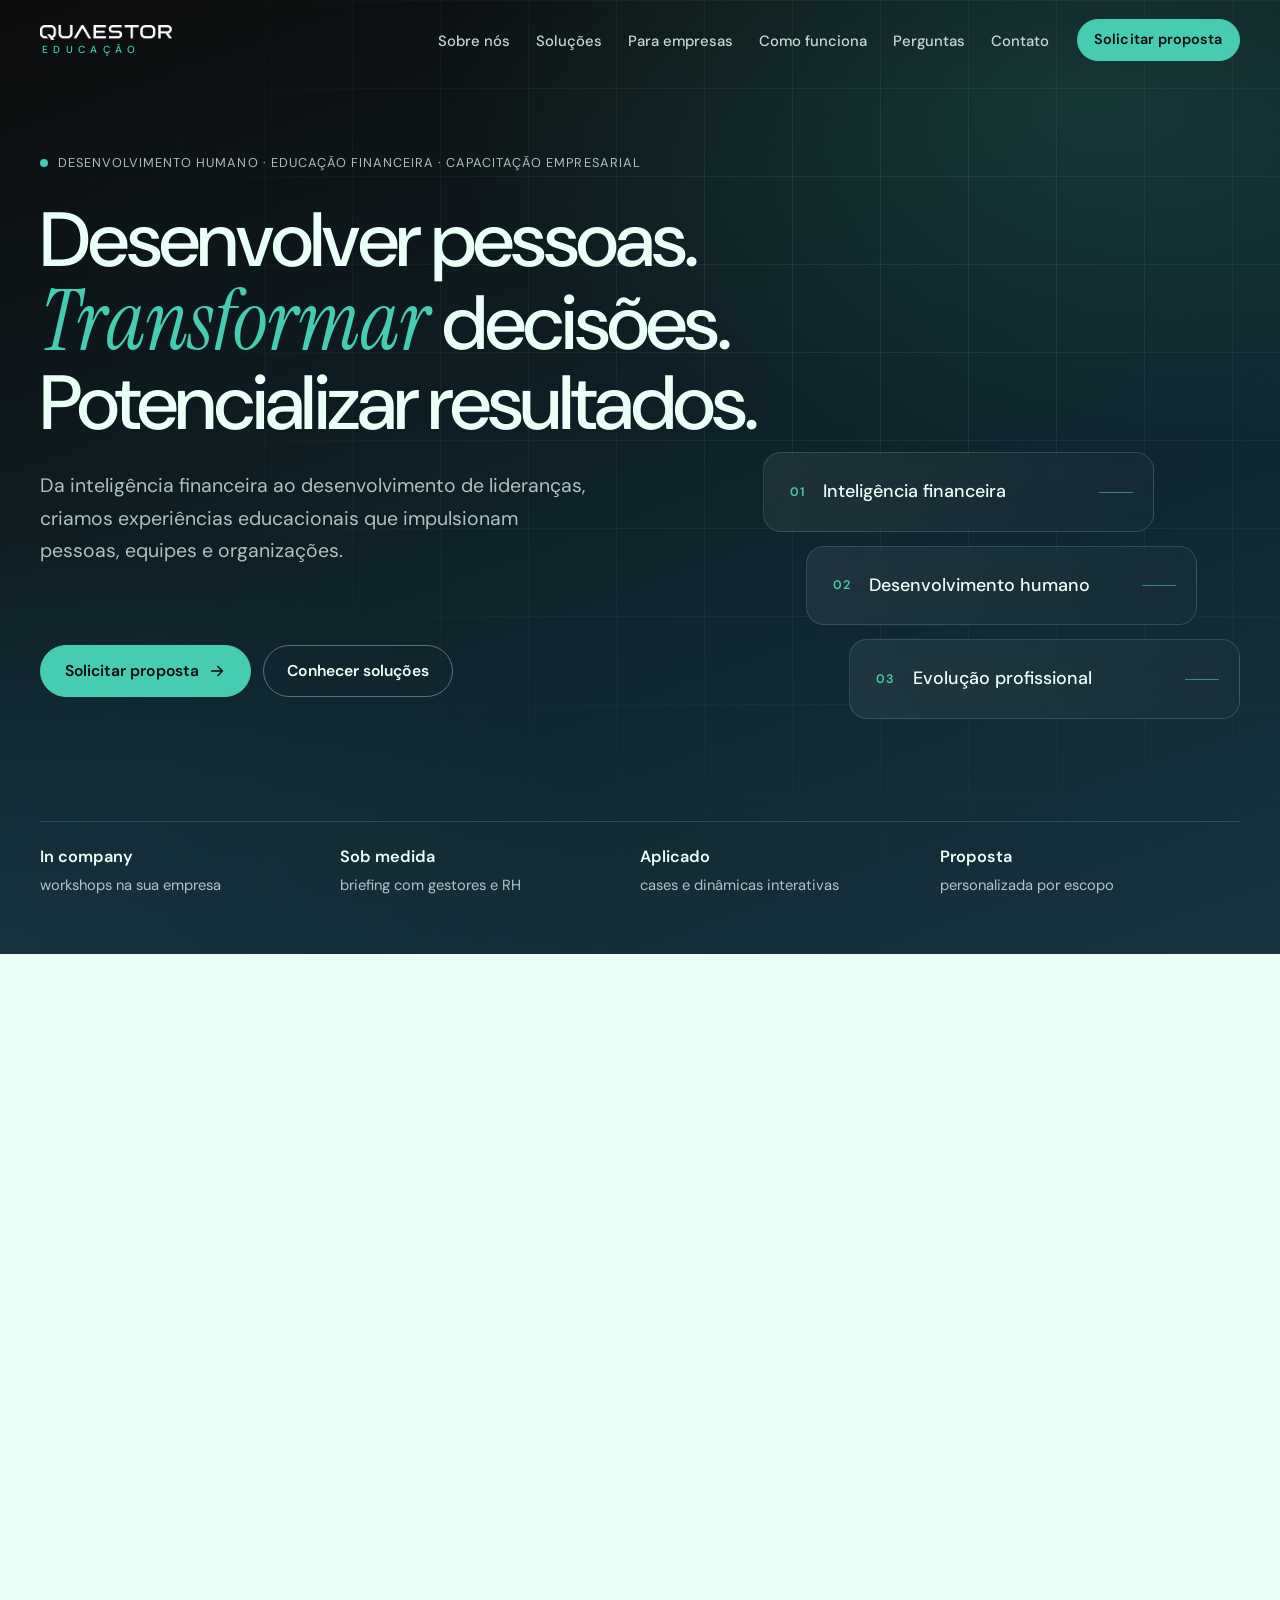
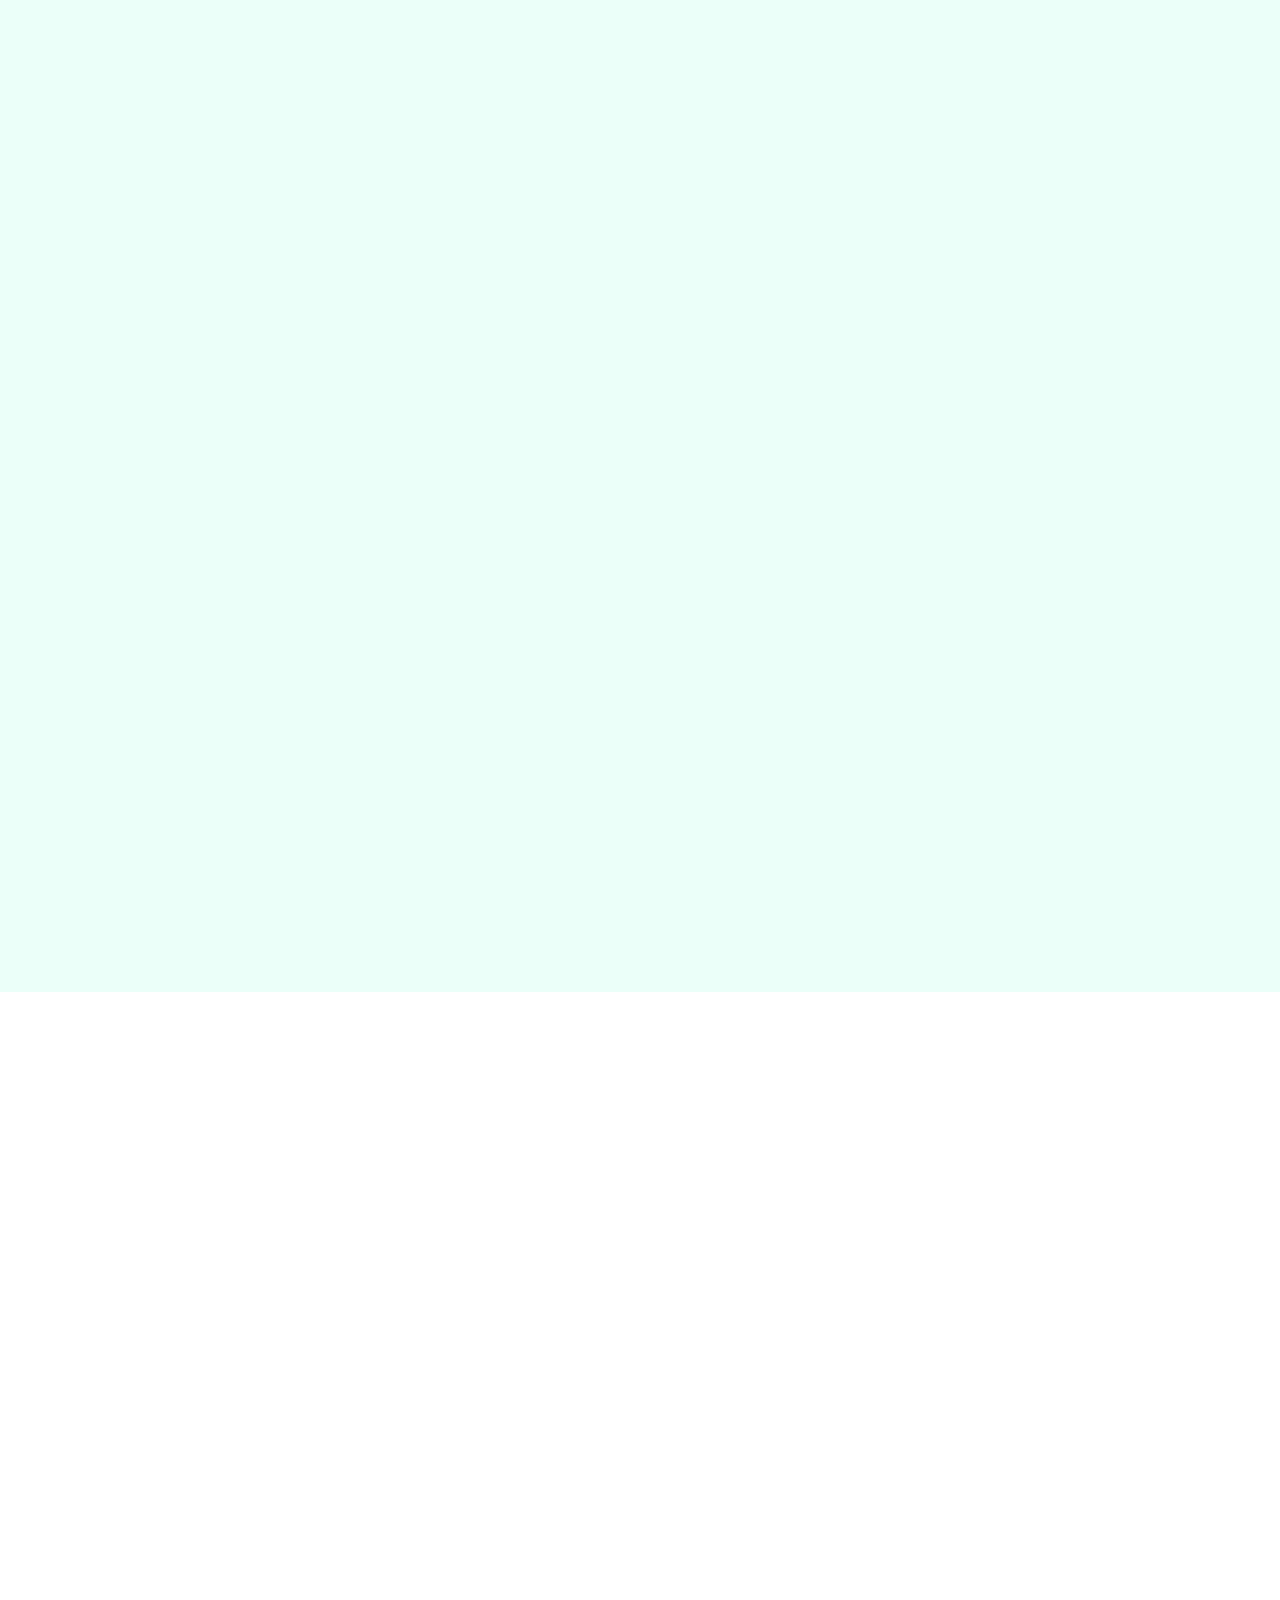
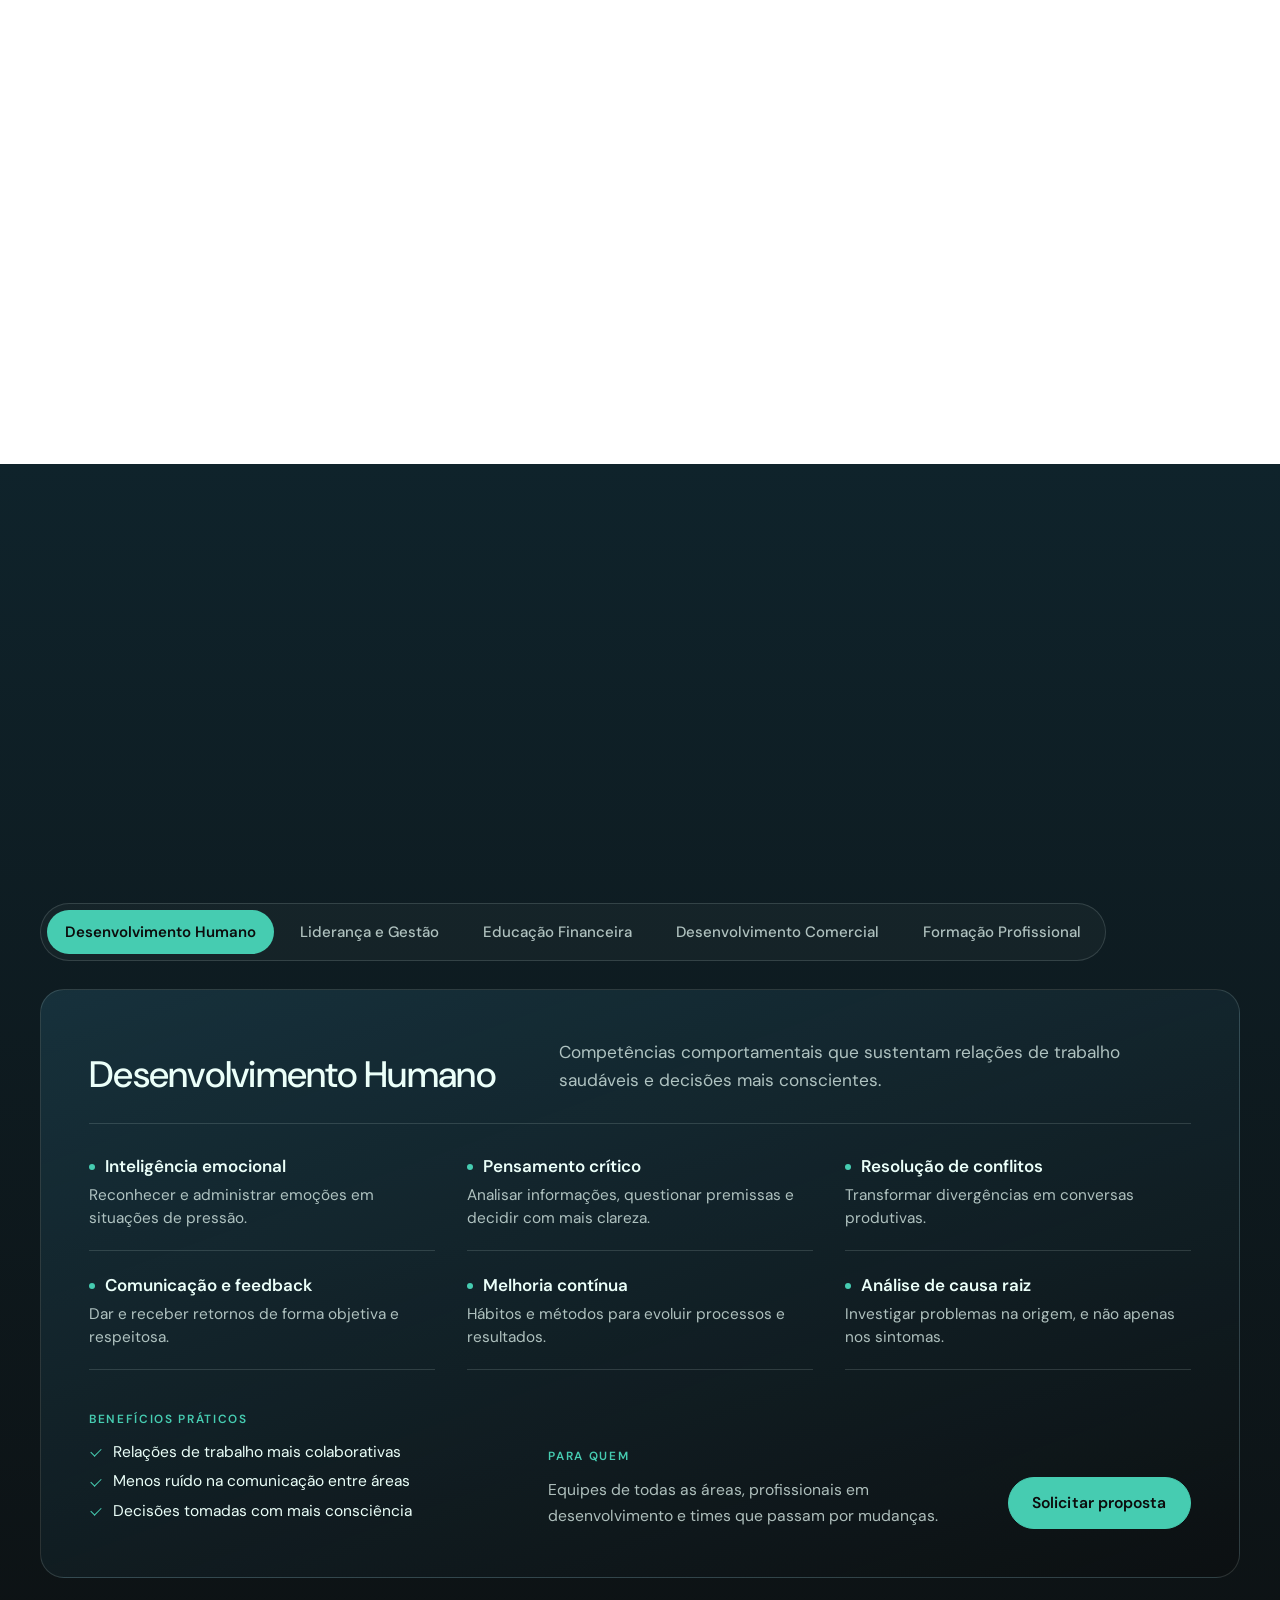
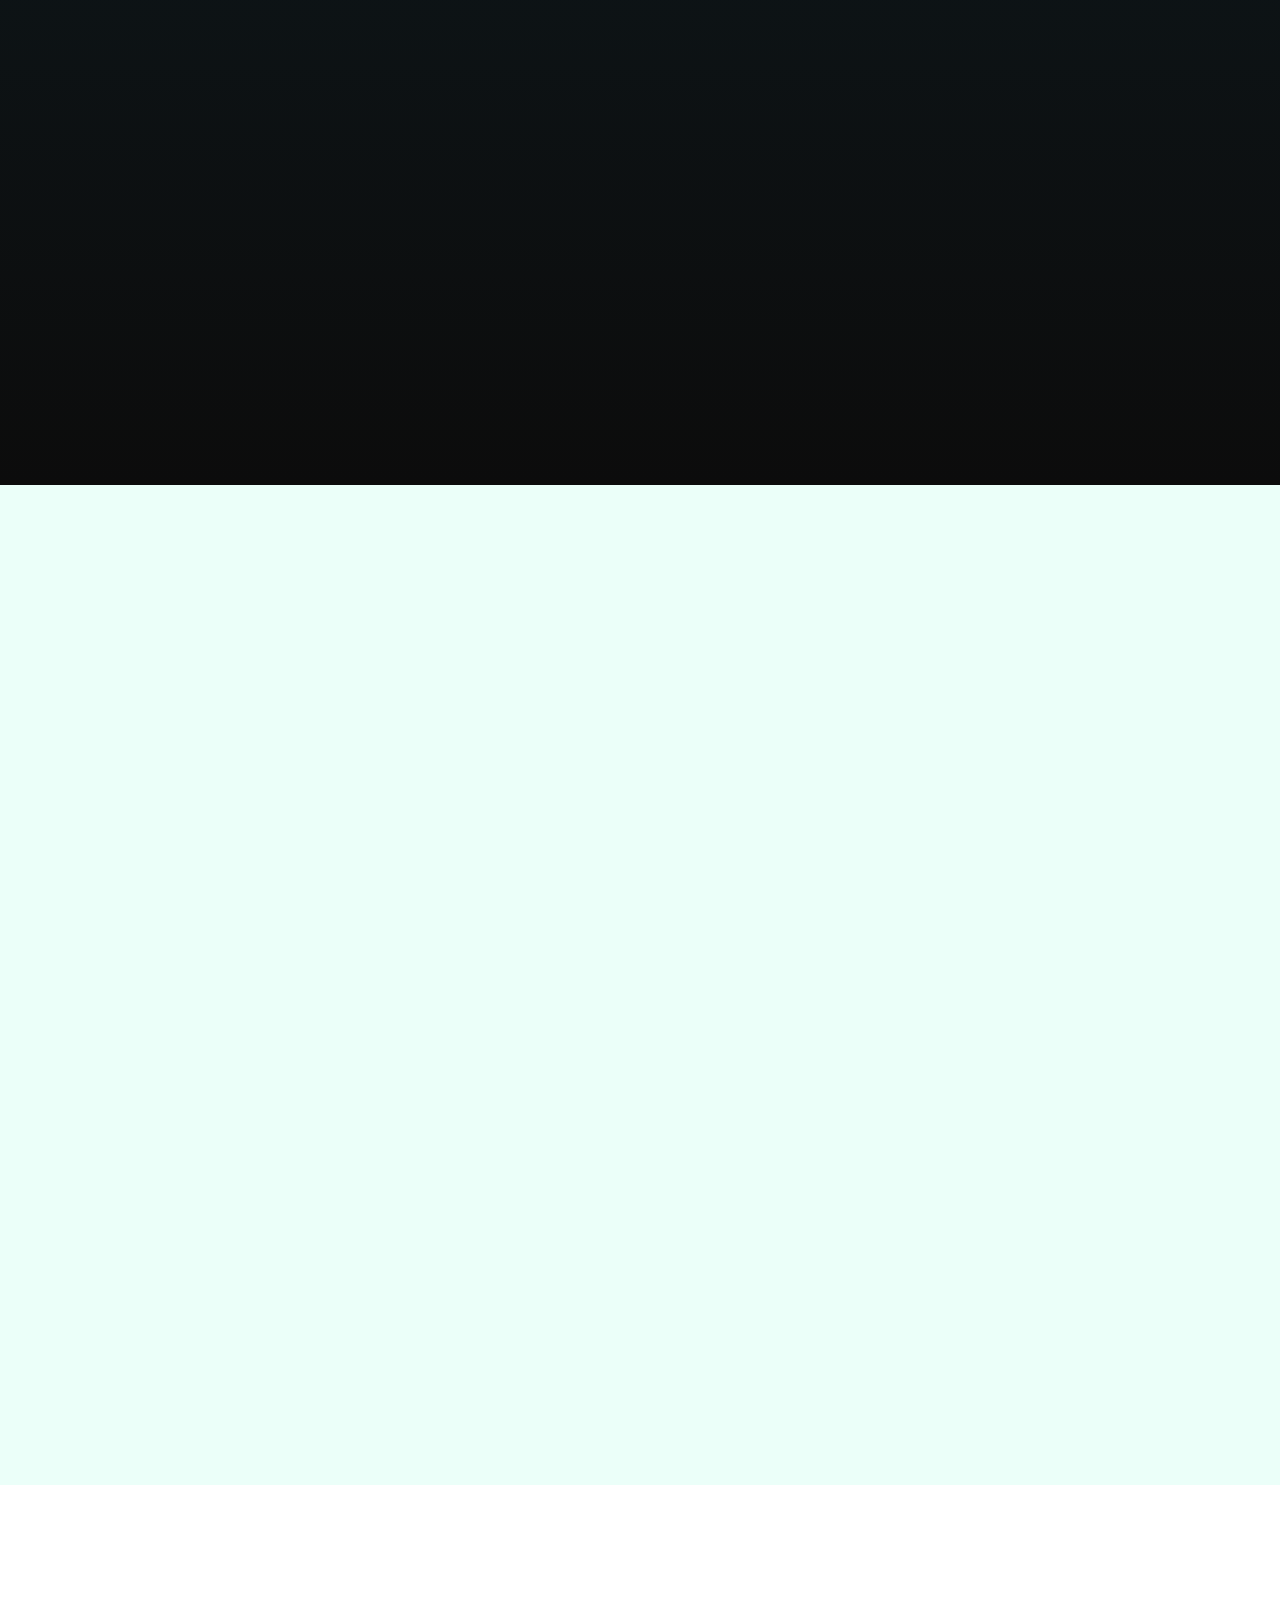
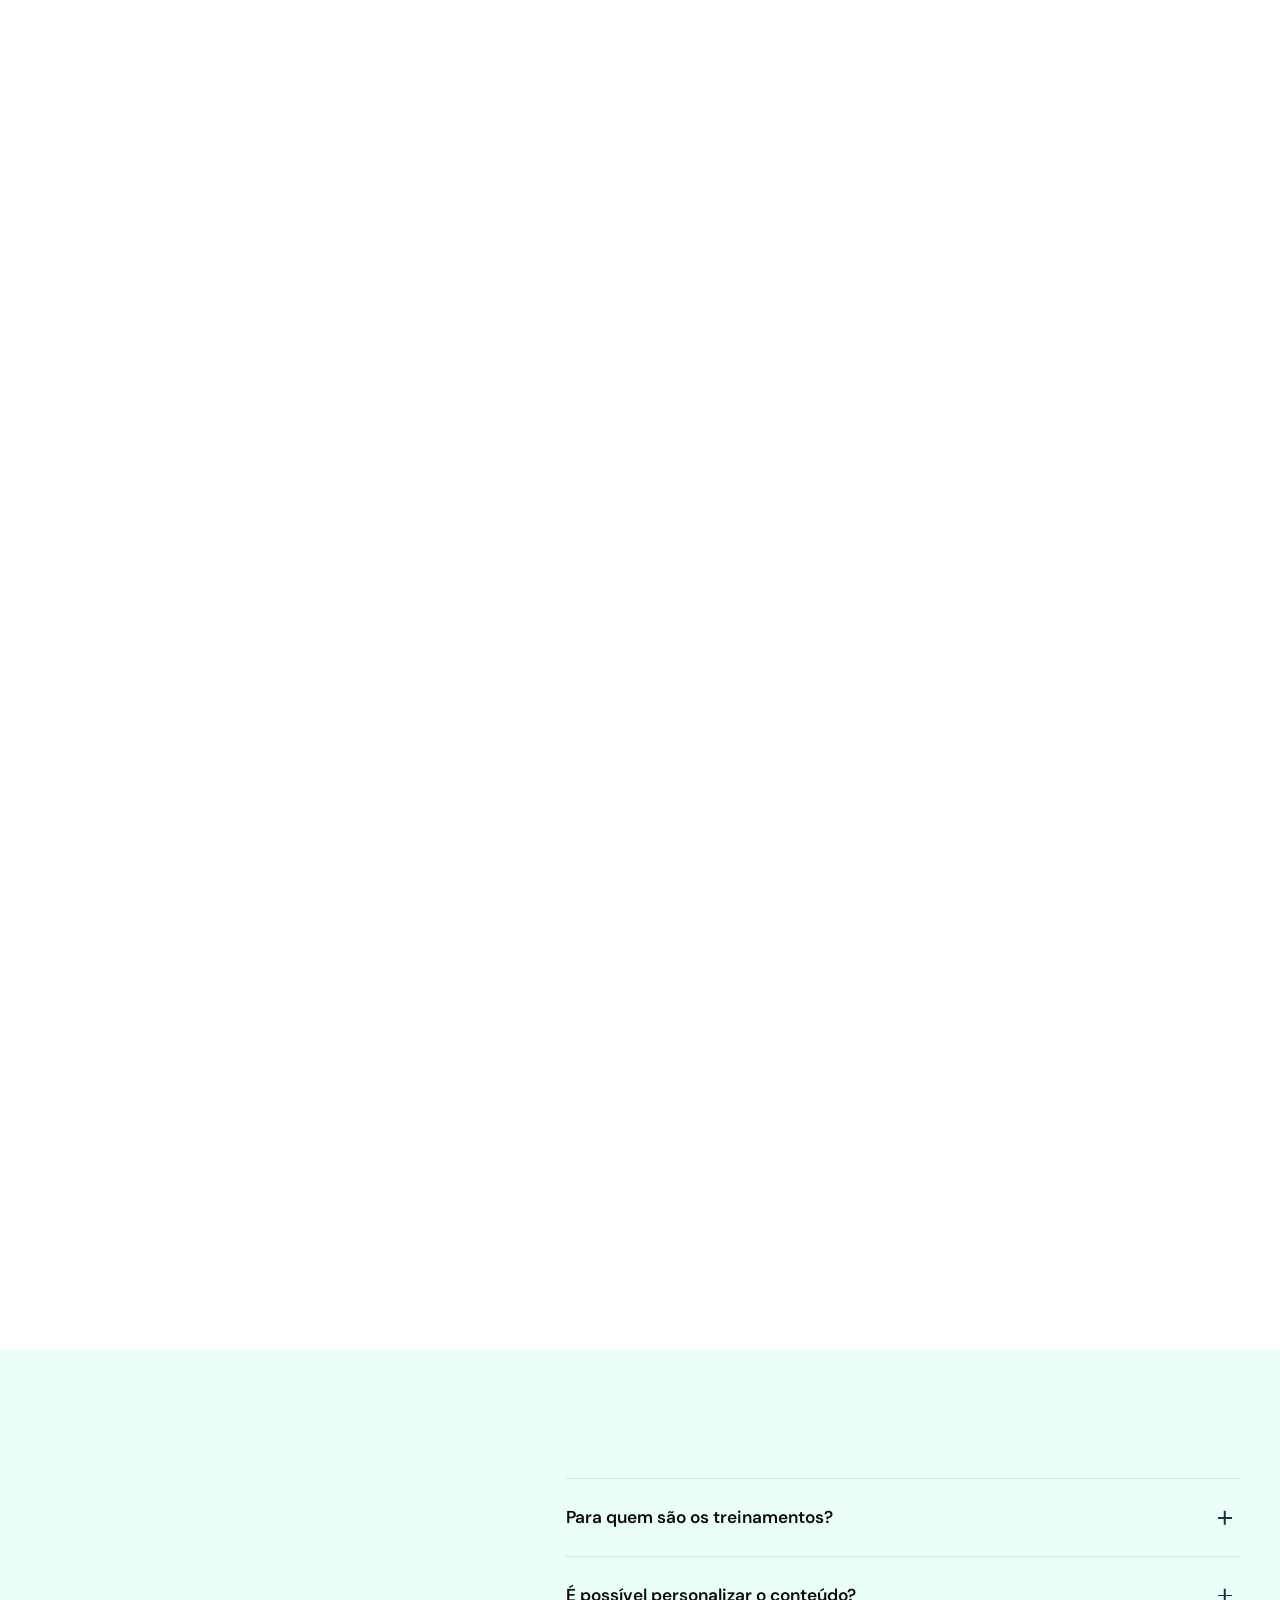
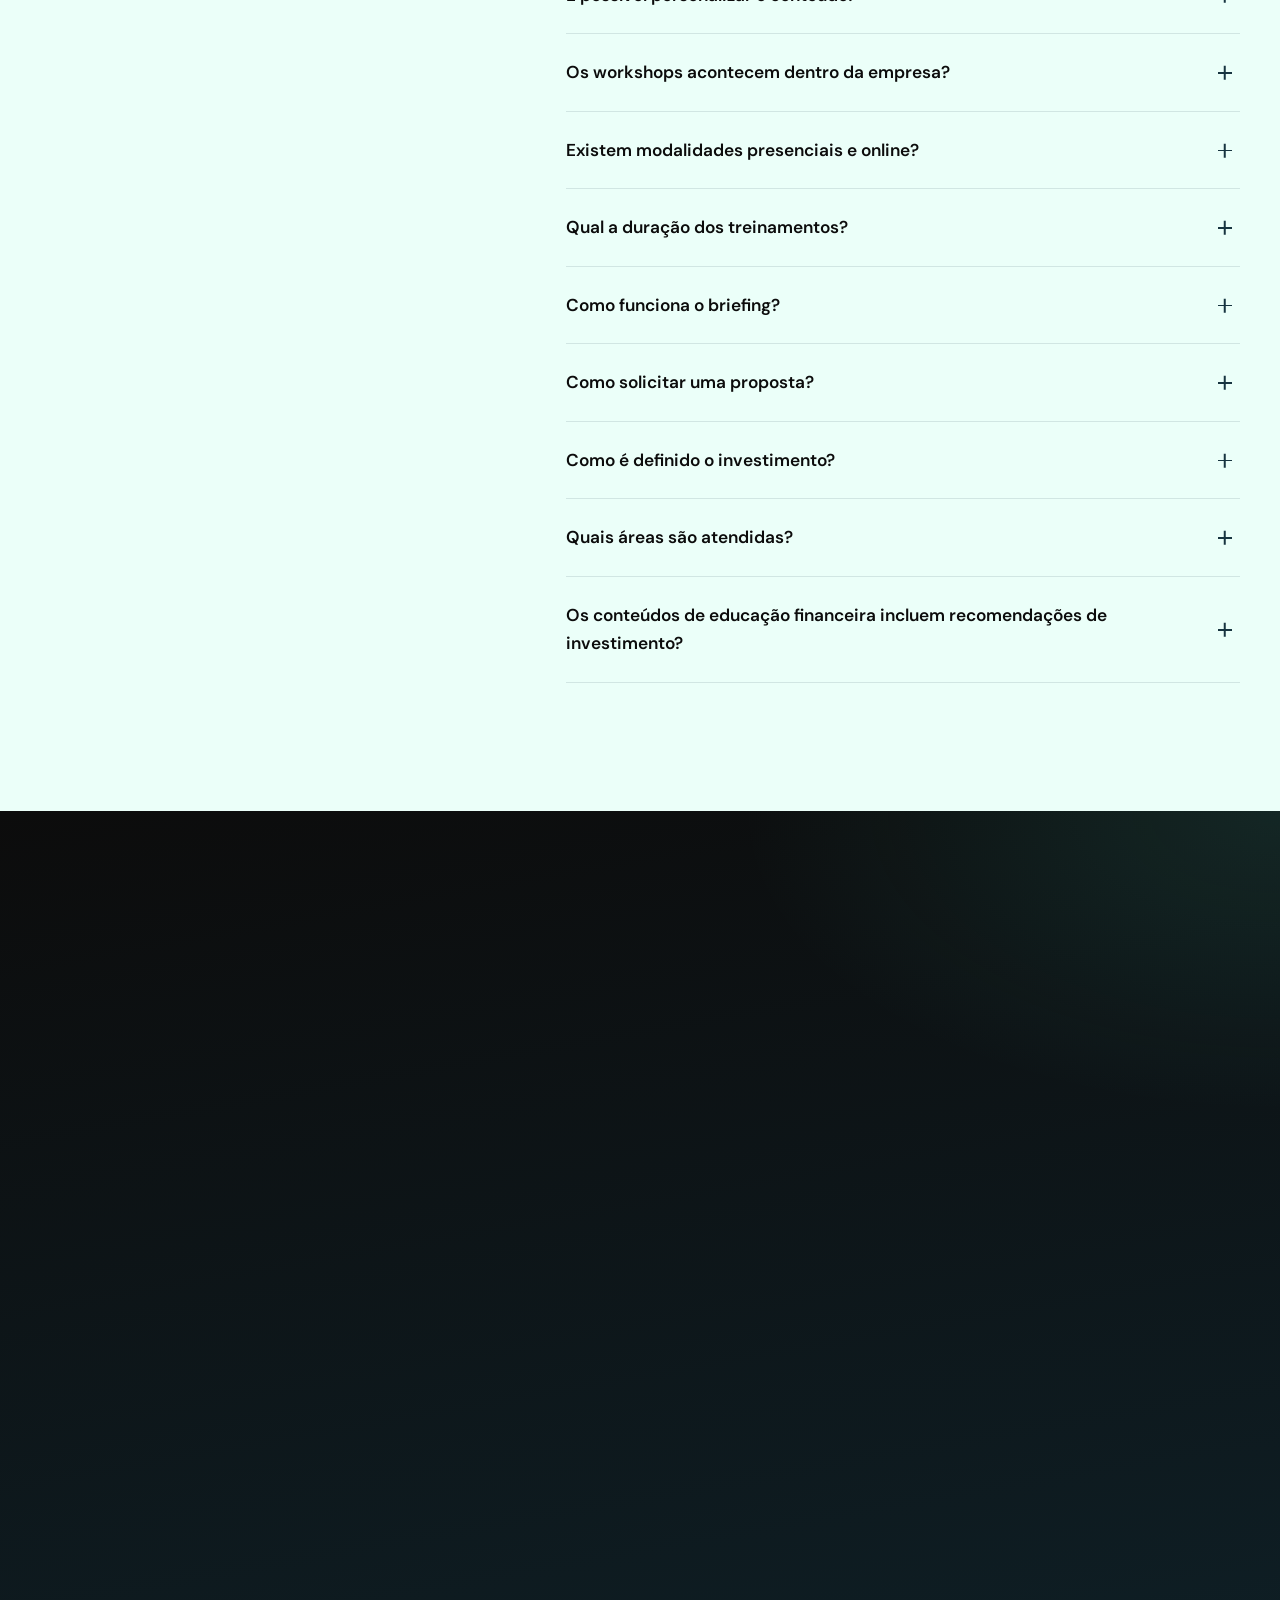
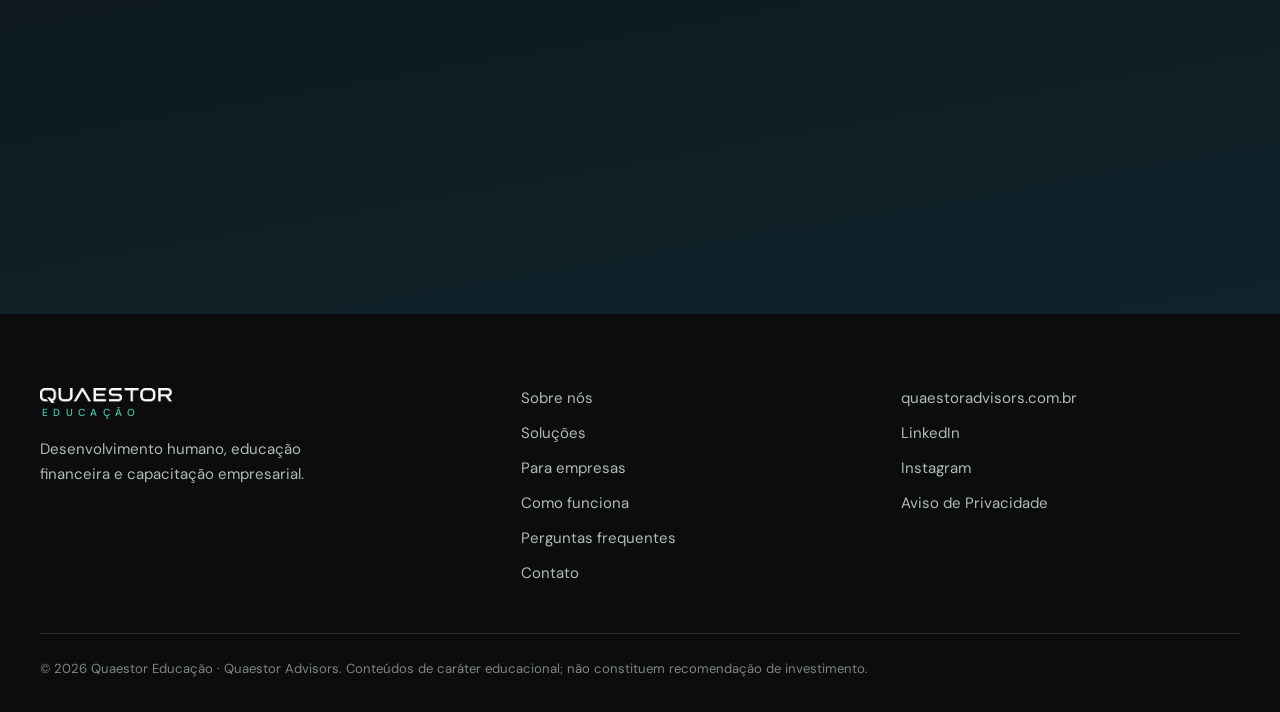
==== index.html @ b262cb22 "Quaestor Educação: site institucional Landing page com a narrativa da Quaestor Educação, soluções, p" ====
<!doctype html>
<html lang="pt-BR">
<head>
<meta charset="utf-8">
<meta name="viewport" content="width=device-width, initial-scale=1, viewport-fit=cover">
<title>Quaestor Educação | Treinamentos corporativos, liderança e educação financeira</title>
<meta name="description" content="Treinamentos in company em desenvolvimento humano, liderança e gestão, educação financeira e desenvolvimento comercial. Programas personalizados para empresas, gestores e equipes. Solicite uma proposta.">
<link rel="canonical" href="https://educacao.quaestoradvisors.com.br/">
<meta name="robots" content="index, follow, max-image-preview:large">
<meta name="theme-color" content="#0C0C0C">
<meta http-equiv="Content-Security-Policy" content="default-src 'self'; script-src 'self'; style-src 'self'; img-src 'self' data:; font-src 'self'; connect-src 'self' https://profile.quaestoradvisors.com.br; base-uri 'self'; form-action 'self'; object-src 'none'">
<meta name="referrer" content="strict-origin-when-cross-origin">

<meta property="og:type" content="website">
<meta property="og:locale" content="pt_BR">
<meta property="og:site_name" content="Quaestor Educação">
<meta property="og:title" content="Quaestor Educação | Desenvolver pessoas. Transformar decisões. Potencializar resultados.">
<meta property="og:description" content="Da inteligência financeira ao desenvolvimento de lideranças, experiências educacionais que impulsionam pessoas, equipes e organizações.">
<meta property="og:url" content="https://educacao.quaestoradvisors.com.br/">
<meta property="og:image" content="https://educacao.quaestoradvisors.com.br/assets/img/og-quaestor-educacao.png">
<meta property="og:image:width" content="1200">
<meta property="og:image:height" content="630">
<meta property="og:image:alt" content="Quaestor Educação — Desenvolver pessoas. Transformar decisões. Potencializar resultados.">
<meta name="twitter:card" content="summary_large_image">

<link rel="icon" href="/assets/img/favicon-32.png" sizes="32x32" type="image/png">
<link rel="apple-touch-icon" href="/assets/img/apple-touch-icon.png">
<link rel="manifest" href="/site.webmanifest">
<link rel="preload" href="/assets/fonts/DMSans-normal-300_700-latin.woff2" as="font" type="font/woff2" crossorigin>
<link rel="preload" href="/assets/fonts/InstrumentSerif-italic-400-latin.woff2" as="font" type="font/woff2" crossorigin>
<link rel="stylesheet" href="/assets/css/site.css?v=20261105">
<script src="/assets/js/site.js?v=20261105" defer></script>

<script type="application/ld+json">
{
  "@context": "https://schema.org",
  "@graph": [
    {
      "@type": "EducationalOrganization",
      "@id": "https://educacao.quaestoradvisors.com.br/#organizacao",
      "name": "Quaestor Educação",
      "url": "https://educacao.quaestoradvisors.com.br/",
      "logo": "https://educacao.quaestoradvisors.com.br/assets/img/icon-512.png",
      "description": "Treinamentos corporativos e programas educacionais em desenvolvimento humano, liderança e gestão, educação financeira, desenvolvimento comercial e formação para o mercado financeiro.",
      "parentOrganization": {"@type": "Organization", "name": "Quaestor Advisors", "url": "https://quaestoradvisors.com.br/"},
      "areaServed": {"@type": "Country", "name": "Brasil"},
      "knowsAbout": ["Educação corporativa", "Desenvolvimento humano", "Liderança", "Educação financeira", "Treinamento de vendas", "Inteligência emocional", "Preparatório ANCORD"],
      "hasOfferCatalog": {
        "@type": "OfferCatalog",
        "name": "Soluções educacionais",
        "itemListElement": [
          {"@type": "Offer", "itemOffered": {"@type": "Service", "name": "Desenvolvimento Humano"}},
          {"@type": "Offer", "itemOffered": {"@type": "Service", "name": "Liderança e Gestão"}},
          {"@type": "Offer", "itemOffered": {"@type": "Service", "name": "Educação Financeira"}},
          {"@type": "Offer", "itemOffered": {"@type": "Service", "name": "Desenvolvimento Comercial"}},
          {"@type": "Offer", "itemOffered": {"@type": "Service", "name": "Formação Profissional para o mercado financeiro"}}
        ]
      }
    },
    {
      "@type": "WebSite",
      "@id": "https://educacao.quaestoradvisors.com.br/#site",
      "url": "https://educacao.quaestoradvisors.com.br/",
      "name": "Quaestor Educação",
      "inLanguage": "pt-BR",
      "publisher": {"@id": "https://educacao.quaestoradvisors.com.br/#organizacao"}
    }
  ]
}
</script>
</head>
<body>
<a class="skip" href="#conteudo">Pular para o conteúdo</a>

<header class="topo" data-topo>
  <div class="wrap topo__in">
    <a class="marca" href="/" aria-label="Quaestor Educação — início">
      <img src="/assets/img/quaestor-wordmark-branco.png" width="611" height="70" alt="Quaestor">
      <span>Educação</span>
    </a>
    <nav class="nav" id="menu" aria-label="Principal" data-menu>
      <ul>
        <li><a href="#sobre">Sobre nós</a></li>
        <li><a href="#solucoes">Soluções</a></li>
        <li><a href="#empresas">Para empresas</a></li>
        <li><a href="#como-funciona">Como funciona</a></li>
        <li><a href="#perguntas">Perguntas</a></li>
        <li><a href="#contato">Contato</a></li>
      </ul>
      <a class="btn btn--menta btn--sm nav__cta" href="#contato" data-cta>Solicitar proposta</a>
    </nav>
    <button class="menu-btn" type="button" aria-controls="menu" aria-expanded="false" data-menu-btn>
      <span class="sr">Abrir menu</span><i></i><i></i>
    </button>
  </div>
</header>

<main id="conteudo">

<!-- ============================== HERO -->
<section class="hero" aria-labelledby="hero-titulo">
  <div class="hero__grade" aria-hidden="true"></div>
  <div class="wrap hero__in">
    <div class="hero__texto">
      <p class="selo"><span class="ponto" aria-hidden="true"></span>Desenvolvimento humano · Educação financeira · Capacitação empresarial</p>
      <h1 id="hero-titulo">
        <span class="linha">Desenvolver pessoas.</span>
        <span class="linha"><em>Transformar</em> decisões.</span>
        <span class="linha">Potencializar resultados.</span>
      </h1>
      <p class="hero__sub">Da inteligência financeira ao desenvolvimento de lideranças, criamos experiências educacionais que impulsionam pessoas, equipes e organizações.</p>
      <div class="acoes">
        <a class="btn btn--menta" href="#contato" data-cta>Solicitar proposta <svg class="seta" viewBox="0 0 20 20" aria-hidden="true"><path d="M4 10h11m-4-5 5 5-5 5"/></svg></a>
        <a class="btn btn--linha" href="#solucoes">Conhecer soluções</a>
      </div>
    </div>
    <div class="hero__visual" aria-hidden="true">
      <div class="pilares">
        <div class="pilar pilar--1"><span>01</span><strong>Inteligência financeira</strong></div>
        <div class="pilar pilar--2"><span>02</span><strong>Desenvolvimento humano</strong></div>
        <div class="pilar pilar--3"><span>03</span><strong>Evolução profissional</strong></div>
        <svg class="pilares__x" viewBox="0 0 100 100"><path d="M22 14 50 42 78 14l8 8-28 28 28 28-8 8-28-28-28 28-8-8 28-28-28-28z"/></svg>
      </div>
    </div>
  </div>
  <div class="wrap">
    <ul class="faixa">
      <li><b>In company</b> workshops na sua empresa</li>
      <li><b>Sob medida</b> briefing com gestores e RH</li>
      <li><b>Aplicado</b> cases e dinâmicas interativas</li>
      <li><b>Proposta</b> personalizada por escopo</li>
    </ul>
  </div>
</section>

<!-- ============================== SOBRE / NARRATIVA -->
<section class="secao secao--clara" id="sobre" aria-labelledby="sobre-titulo">
  <div class="wrap">
    <div class="narrativa">
      <div class="narrativa__cab revela">
        <p class="rotulo">Sobre nós</p>
        <h2 id="sobre-titulo">Do mercado financeiro ao <em>desenvolvimento humano</em>.</h2>
      </div>
      <div class="narrativa__texto revela">
        <p class="lead">A Quaestor construiu sua trajetória no mercado financeiro. Ao longo dos anos, desenvolveu conhecimento sobre investimentos, patrimônio e, sobretudo, sobre como as pessoas tomam decisões.</p>
        <p>Essa experiência nos mostrou que o crescimento financeiro é apenas uma das dimensões do desenvolvimento. Pessoas preparadas para decidir melhor, comunicar-se com clareza, liderar e administrar as próprias emoções estão mais preparadas para construir resultados sustentáveis — para si e para as organizações em que atuam.</p>
        <p>Foi a partir dessa visão que ampliamos nossa atuação educacional. A <strong>Quaestor Educação</strong> conecta inteligência financeira, desenvolvimento humano e evolução profissional.</p>
      </div>
    </div>

    <figure class="proposito revela">
      <blockquote>
        <p>Nosso propósito é desenvolver competências que transformem a maneira como pessoas e organizações <em>pensam, decidem, trabalham e crescem.</em></p>
      </blockquote>
      <figcaption>Propósito da Quaestor Educação</figcaption>
    </figure>

    <div class="tres">
      <article class="eixo revela">
        <span class="eixo__n">01</span>
        <h3>Inteligência financeira</h3>
        <p>O conhecimento acumulado no mercado financeiro, traduzido em conteúdo prático para decisões pessoais e profissionais.</p>
      </article>
      <article class="eixo revela">
        <span class="eixo__n">02</span>
        <h3>Desenvolvimento humano</h3>
        <p>Inteligência emocional, comunicação e pensamento crítico como base de relações de trabalho mais produtivas.</p>
      </article>
      <article class="eixo revela">
        <span class="eixo__n">03</span>
        <h3>Evolução profissional</h3>
        <p>Liderança, gestão, técnica comercial e formação para quem quer crescer na carreira e no mercado.</p>
      </article>
    </div>

    <div class="mv">
      <div class="mv__item revela">
        <p class="rotulo">Missão</p>
        <p>Desenvolver competências que ajudem pessoas e organizações a decidir melhor, trabalhar melhor e crescer de forma sustentável.</p>
      </div>
      <div class="mv__item revela">
        <p class="rotulo">Visão</p>
        <p>Ser reconhecida pelas empresas como parceira de desenvolvimento que une a disciplina do mercado financeiro ao cuidado com as pessoas.</p>
      </div>
    </div>
  </div>
</section>

<!-- ============================== DIFERENCIAIS -->
<section class="secao" id="diferenciais" aria-labelledby="dif-titulo">
  <div class="wrap">
    <div class="cab revela">
      <p class="rotulo">Diferenciais</p>
      <h2 id="dif-titulo">Educação com a precisão de quem vive <em>decisões reais</em>.</h2>
      <p>Mais do que conteúdo: uma forma de aprender pensada para gerar aplicação no dia a dia das equipes.</p>
    </div>
    <ul class="cards cards--3">
      <li class="card revela">
        <svg class="ic" viewBox="0 0 24 24" aria-hidden="true"><path d="M3 20h18M6 16V9m6 7V5m6 11v-4"/></svg>
        <h3>Origem no mercado financeiro</h3>
        <p>Conteúdos construídos a partir da experiência da Quaestor com investimentos, patrimônio e tomada de decisão.</p>
      </li>
      <li class="card revela">
        <svg class="ic" viewBox="0 0 24 24" aria-hidden="true"><circle cx="8" cy="12" r="5"/><circle cx="16" cy="12" r="5"/></svg>
        <h3>Visão integrada</h3>
        <p>Finanças, comportamento e liderança tratados de forma conectada, como acontecem na rotina das pessoas.</p>
      </li>
      <li class="card revela">
        <svg class="ic" viewBox="0 0 24 24" aria-hidden="true"><path d="M4 6h10M4 12h16M4 18h7"/><circle cx="18" cy="6" r="2"/><circle cx="15" cy="18" r="2"/></svg>
        <h3>Conteúdo sob medida</h3>
        <p>Briefing com gestores e RH antes da entrega, para ajustar temas, exemplos e dinâmicas ao contexto da empresa.</p>
      </li>
      <li class="card revela">
        <svg class="ic" viewBox="0 0 24 24" aria-hidden="true"><path d="M12 3 3 8l9 5 9-5-9-5Z"/><path d="M7 10.5V15c0 1.7 2.2 3 5 3s5-1.3 5-3v-4.5"/></svg>
        <h3>Aprendizagem aplicada</h3>
        <p>Material didático, resolução de cases e dinâmicas interativas no lugar de palestras apenas expositivas.</p>
      </li>
      <li class="card revela">
        <svg class="ic" viewBox="0 0 24 24" aria-hidden="true"><path d="M4 21V8l8-5 8 5v13"/><path d="M9 21v-6h6v6"/></svg>
        <h3>Formato in company</h3>
        <p>O treinamento acontece no ambiente da equipe, com complemento online quando fizer sentido.</p>
      </li>
      <li class="card revela">
        <svg class="ic" viewBox="0 0 24 24" aria-hidden="true"><path d="M5 4h14v16H5z"/><path d="M9 9h6M9 13h6M9 17h3"/></svg>
        <h3>Proposta transparente</h3>
        <p>Investimento definido a partir do número de participantes, da carga horária, do formato e do escopo.</p>
      </li>
    </ul>
  </div>
</section>

<!-- ============================== SOLUÇÕES -->
<section class="secao secao--escura" id="solucoes" aria-labelledby="sol-titulo">
  <div class="wrap">
    <div class="cab cab--claro revela">
      <p class="rotulo">Soluções educacionais</p>
      <h2 id="sol-titulo">Cinco frentes para desenvolver <em>pessoas e equipes</em>.</h2>
      <p>Escolha uma área para ver os temas, os benefícios e para quem cada solução é indicada. Os conteúdos podem ser combinados em um mesmo programa.</p>
    </div>

    <div class="abas" data-abas>
      <div class="abas__lista" role="tablist" aria-label="Áreas de solução">
        <button role="tab" id="aba-dh" aria-controls="painel-dh" aria-selected="true" type="button">Desenvolvimento Humano</button>
        <button role="tab" id="aba-lg" aria-controls="painel-lg" aria-selected="false" tabindex="-1" type="button">Liderança e Gestão</button>
        <button role="tab" id="aba-ef" aria-controls="painel-ef" aria-selected="false" tabindex="-1" type="button">Educação Financeira</button>
        <button role="tab" id="aba-dc" aria-controls="painel-dc" aria-selected="false" tabindex="-1" type="button">Desenvolvimento Comercial</button>
        <button role="tab" id="aba-fp" aria-controls="painel-fp" aria-selected="false" tabindex="-1" type="button">Formação Profissional</button>
      </div>

      <div class="painel" role="tabpanel" id="painel-dh" aria-labelledby="aba-dh" tabindex="0">
        <div class="painel__cab">
          <h3>Desenvolvimento Humano</h3>
          <p>Competências comportamentais que sustentam relações de trabalho saudáveis e decisões mais conscientes.</p>
        </div>
        <ul class="temas">
          <li><strong>Inteligência emocional</strong><span>Reconhecer e administrar emoções em situações de pressão.</span></li>
          <li><strong>Pensamento crítico</strong><span>Analisar informações, questionar premissas e decidir com mais clareza.</span></li>
          <li><strong>Resolução de conflitos</strong><span>Transformar divergências em conversas produtivas.</span></li>
          <li><strong>Comunicação e feedback</strong><span>Dar e receber retornos de forma objetiva e respeitosa.</span></li>
          <li><strong>Melhoria contínua</strong><span>Hábitos e métodos para evoluir processos e resultados.</span></li>
          <li><strong>Análise de causa raiz</strong><span>Investigar problemas na origem, e não apenas nos sintomas.</span></li>
        </ul>
        <div class="painel__pe">
          <div><p class="mini">Benefícios práticos</p><ul class="checks"><li>Relações de trabalho mais colaborativas</li><li>Menos ruído na comunicação entre áreas</li><li>Decisões tomadas com mais consciência</li></ul></div>
          <div><p class="mini">Para quem</p><p>Equipes de todas as áreas, profissionais em desenvolvimento e times que passam por mudanças.</p></div>
          <a class="btn btn--menta" href="#contato" data-cta data-solucao="desenvolvimento-humano">Solicitar proposta</a>
        </div>
      </div>

      <div class="painel" role="tabpanel" id="painel-lg" aria-labelledby="aba-lg" tabindex="0" hidden>
        <div class="painel__cab">
          <h3>Liderança e Gestão</h3>
          <p>Formação para quem conduz pessoas e precisa equilibrar resultado, clima e tomada de decisão.</p>
        </div>
        <ul class="temas">
          <li><strong>Academia da Liderança</strong><span>Programa estruturado de desenvolvimento de líderes, organizado em módulos.</span></li>
          <li><strong>Desenvolvimento de gestores</strong><span>Fortalecer a atuação de quem já ocupa posições de gestão.</span></li>
          <li><strong>Formação de lideranças</strong><span>Preparar novos líderes para assumir equipes com segurança.</span></li>
          <li><strong>Tomada de decisão</strong><span>Métodos para decidir com critérios, dados e responsabilidade.</span></li>
          <li><strong>Comunicação e gestão de equipes</strong><span>Alinhamento, delegação e acompanhamento do time.</span></li>
        </ul>
        <div class="painel__pe">
          <div><p class="mini">Benefícios práticos</p><ul class="checks"><li>Líderes mais preparados para conduzir pessoas</li><li>Estratégia mais próxima da rotina das equipes</li><li>Critérios mais claros para decidir</li></ul></div>
          <div><p class="mini">Para quem</p><p>Gestores, coordenadores, supervisores, novos líderes e sucessores.</p></div>
          <a class="btn btn--menta" href="#contato" data-cta data-solucao="lideranca-gestao">Solicitar proposta</a>
        </div>
      </div>

      <div class="painel" role="tabpanel" id="painel-ef" aria-labelledby="aba-ef" tabindex="0" hidden>
        <div class="painel__cab">
          <h3>Educação Financeira</h3>
          <p>A experiência da Quaestor no mercado financeiro traduzida em conhecimento prático para a vida pessoal e profissional.</p>
        </div>
        <ul class="temas">
          <li><strong>Educação financeira pessoal</strong><span>Orçamento, consumo consciente e construção de reservas.</span></li>
          <li><strong>Inteligência financeira</strong><span>Conceitos essenciais para tomar decisões financeiras melhores.</span></li>
          <li><strong>Planejamento e organização financeira</strong><span>Metas, prioridades e acompanhamento ao longo do tempo.</span></li>
          <li><strong>Educação financeira corporativa</strong><span>Programas para colaboradores, integrados às iniciativas de desenvolvimento e bem-estar da empresa.</span></li>
        </ul>
        <div class="painel__pe">
          <div><p class="mini">Benefícios práticos</p><ul class="checks"><li>Colaboradores mais organizados em suas finanças</li><li>Conteúdo aplicável ao dia a dia</li><li>Apoio às ações de bem-estar da empresa</li></ul></div>
          <div><p class="mini">Para quem</p><p>Colaboradores de todos os níveis, áreas de RH e programas de benefícios.</p></div>
          <a class="btn btn--menta" href="#contato" data-cta data-solucao="educacao-financeira">Solicitar proposta</a>
        </div>
        <p class="aviso">Conteúdo de caráter educacional. Não constitui recomendação de investimento.</p>
      </div>

      <div class="painel" role="tabpanel" id="painel-dc" aria-labelledby="aba-dc" tabindex="0" hidden>
        <div class="painel__cab">
          <h3>Desenvolvimento Comercial</h3>
          <p>Técnica, comunicação e método para equipes que vendem, negociam e se relacionam com clientes.</p>
        </div>
        <ul class="temas">
          <li><strong>Treinamento de vendas</strong><span>Abordagem, diagnóstico de necessidades e condução até o fechamento.</span></li>
          <li><strong>Comunicação comercial</strong><span>Clareza e persuasão na apresentação de soluções e propostas.</span></li>
          <li><strong>Técnicas de negociação</strong><span>Preparação, concessões e construção de acordos sustentáveis.</span></li>
          <li><strong>Desenvolvimento de equipes comerciais</strong><span>Rotina, metas e evolução contínua do time.</span></li>
        </ul>
        <div class="painel__pe">
          <div><p class="mini">Benefícios práticos</p><ul class="checks"><li>Abordagens comerciais mais consistentes</li><li>Negociações mais bem preparadas</li><li>Equipe alinhada em método e linguagem</li></ul></div>
          <div><p class="mini">Para quem</p><p>Equipes comerciais, de atendimento e de relacionamento, e gestores de vendas.</p></div>
          <a class="btn btn--menta" href="#contato" data-cta data-solucao="desenvolvimento-comercial">Solicitar proposta</a>
        </div>
      </div>

      <div class="painel" role="tabpanel" id="painel-fp" aria-labelledby="aba-fp" tabindex="0" hidden>
        <div class="painel__cab">
          <h3>Formação Profissional</h3>
          <p>Preparação para quem deseja ingressar ou crescer no mercado financeiro.</p>
        </div>
        <ul class="temas">
          <li><strong>Preparatório para ANCORD</strong><span>Preparação para o exame de certificação da ANCORD, voltado a quem deseja atuar como assessor de investimentos.</span></li>
          <li><strong>Formação para o mercado financeiro</strong><span>Fundamentos, rotina e desenvolvimento para quem atua ou quer atuar no setor.</span></li>
        </ul>
        <div class="painel__pe">
          <div><p class="mini">Benefícios práticos</p><ul class="checks"><li>Base técnica estruturada</li><li>Conexão com a prática do mercado</li><li>Orientação para o desenvolvimento da carreira</li></ul></div>
          <div><p class="mini">Para quem</p><p>Profissionais em transição de carreira, estudantes e equipes de escritórios e instituições financeiras.</p></div>
          <a class="btn btn--menta" href="#contato" data-cta data-solucao="formacao-profissional">Solicitar proposta</a>
        </div>
      </div>
    </div>

    <aside class="nr1 revela" aria-labelledby="nr1-titulo">
      <div>
        <p class="rotulo">Temática em destaque</p>
        <h3 id="nr1-titulo">NR-1 e fatores psicossociais no trabalho</h3>
        <p>A atualização da NR-1 reforçou a atenção das empresas aos fatores de riscos psicossociais no gerenciamento de riscos ocupacionais. Oferecemos capacitações em temas relacionados — inteligência emocional, comunicação, prevenção de conflitos e liderança — que podem apoiar as ações da sua empresa nessa frente.</p>
        <p class="aviso">As capacitações complementam, mas não substituem, o Programa de Gerenciamento de Riscos (PGR) e as demais obrigações da norma. Um workshop isolado não garante conformidade normativa.</p>
      </div>
      <a class="btn btn--linha" href="#contato" data-cta data-solucao="nr1-saude-emocional">Falar sobre NR-1</a>
    </aside>
  </div>
</section>

<!-- ============================== PARA EMPRESAS -->
<section class="secao secao--clara" id="empresas" aria-labelledby="emp-titulo">
  <div class="wrap">
    <div class="duas">
      <div class="cab revela">
        <p class="rotulo">Para empresas</p>
        <h2 id="emp-titulo">Programas desenhados para a <em>realidade</em> da sua empresa.</h2>
        <p>Cada organização vive desafios, culturas e momentos diferentes. Por isso, as soluções da Quaestor Educação são ajustadas a partir de um briefing com quem conhece a equipe.</p>
        <ul class="tags" aria-label="Áreas que costumam nos procurar">
          <li>RH e T&amp;D</li><li>Diretoria e gestores</li><li>Áreas comerciais</li><li>Programas de bem-estar</li>
        </ul>
        <div class="acoes">
          <a class="btn btn--escuro" href="#contato" data-cta>Conversar com um especialista</a>
        </div>
      </div>
      <ul class="formatos">
        <li class="formato revela"><h3>Workshops presenciais</h3><p>Encontros práticos in company, com dinâmicas interativas e resolução de cases.</p></li>
        <li class="formato revela"><h3>Treinamentos personalizados</h3><p>Conteúdo ajustado ao contexto, à linguagem e aos objetivos da empresa.</p></li>
        <li class="formato revela"><h3>Programas corporativos</h3><p>Trilhas com mais de um encontro, para desenvolver competências ao longo do tempo.</p></li>
        <li class="formato revela"><h3>Desenvolvimento de equipes</h3><p>Ações dedicadas a times específicos — liderança, comercial, atendimento, operação.</p></li>
        <li class="formato revela"><h3>Complemento online</h3><p>Encontro online de até uma hora para reforçar ou aprofundar o conteúdo, quando necessário.</p></li>
      </ul>
    </div>

    <!--
      ESPAÇO RESERVADO — provas sociais (empresas atendidas, depoimentos, fotos de turmas).
      Só ativar com material REAL e autorizado. Instruções em README.md ("Fotos e provas sociais").
      <div class="provas" data-slot="empresas-atendidas" hidden></div>
    -->
  </div>
</section>

<!-- ============================== COMO FUNCIONA -->
<section class="secao" id="como-funciona" aria-labelledby="cf-titulo">
  <div class="wrap">
    <div class="cab revela">
      <p class="rotulo">Como funciona</p>
      <h2 id="cf-titulo">Do primeiro contato à <em>sala de treinamento</em>.</h2>
      <p>Um processo simples, com escuta antes da entrega.</p>
    </div>

    <ol class="etapas">
      <li class="etapa revela"><span class="etapa__n">1</span><h3>Solicitação</h3><p>Você conta o objetivo, o público e os temas de interesse pelo formulário.</p></li>
      <li class="etapa revela"><span class="etapa__n">2</span><h3>Proposta comercial</h3><p>Apresentamos escopo, formato e investimento de acordo com a necessidade.</p></li>
      <li class="etapa revela"><span class="etapa__n">3</span><h3>Briefing</h3><p>Com a proposta avançada, reunião com gestores e/ou RH para compreender necessidades, expectativas e oportunidades de desenvolvimento.</p></li>
      <li class="etapa revela"><span class="etapa__n">4</span><h3>Realização</h3><p>Workshop in company com material didático, resolução de cases e dinâmicas interativas.</p></li>
      <li class="etapa revela"><span class="etapa__n">5</span><h3>Complemento</h3><p>Quando necessário, um encontro online de até uma hora para consolidar o aprendizado.</p></li>
    </ol>
    <p class="etapas__nota revela">O briefing pode envolver levantamento de percepções, questionário de anamnese, ajustes de escopo e alinhamento da infraestrutura do local.</p>

    <div class="modelo">
      <div class="modelo__card revela">
        <p class="rotulo">Modelo de workshop de referência</p>
        <ul class="lista-modelo">
          <li><span>Formato</span><b>1 workshop presencial</b></li>
          <li><span>Duração</span><b>aprox. 1h30 a 2h</b></li>
          <li><span>Local</span><b>In company</b></li>
          <li><span>Inclui</span><b>Material didático</b></li>
          <li><span>Método</span><b>Cases e dinâmicas interativas</b></li>
          <li><span>Opcional</span><b>Complemento online de até 1h</b></li>
        </ul>
        <p class="nota">Modelo de referência. Formato, duração e número de encontros são definidos com cada empresa.</p>
      </div>
      <div class="modelo__inv revela">
        <p class="rotulo">Investimento</p>
        <h3>Personalizado para cada projeto.</h3>
        <p>O valor é definido conforme o número de participantes, a carga horária, o formato e o escopo. Por isso, não trabalhamos com tabela de preços: cada proposta é elaborada a partir da sua necessidade.</p>
        <p class="nota">Como referência, as propostas têm validade de sete dias, e a infraestrutura de projeção e som costuma ficar a cargo da empresa contratante. As condições de cada contratação constam da proposta.</p>
        <a class="btn btn--escuro" href="#contato" data-cta>Solicitar proposta <svg class="seta" viewBox="0 0 20 20" aria-hidden="true"><path d="M4 10h11m-4-5 5 5-5 5"/></svg></a>
      </div>
    </div>
  </div>
</section>

<!-- ============================== FAQ -->
<section class="secao secao--clara" id="perguntas" aria-labelledby="faq-titulo">
  <div class="wrap faq">
    <div class="cab revela">
      <p class="rotulo">Perguntas frequentes</p>
      <h2 id="faq-titulo">O que as empresas costumam <em>perguntar</em>.</h2>
      <p>Não encontrou sua dúvida? <a href="#contato" data-cta>Fale com a nossa equipe</a>.</p>
    </div>
    <div class="faq__lista">
      <details><summary>Para quem são os treinamentos?</summary><p>Para empresas que desejam desenvolver suas equipes — de colaboradores a líderes — e para profissionais que buscam formação para o mercado financeiro.</p></details>
      <details><summary>É possível personalizar o conteúdo?</summary><p>Sim. Temas, exemplos e dinâmicas são ajustados a partir do briefing com gestores e/ou RH, de acordo com os objetivos e a realidade da equipe.</p></details>
      <details><summary>Os workshops acontecem dentro da empresa?</summary><p>Sim. O modelo de referência é in company, realizado no espaço da sua empresa. Em geral, a infraestrutura de projeção e som fica a cargo do contratante.</p></details>
      <details><summary>Existem modalidades presenciais e online?</summary><p>O formato principal é presencial. Quando necessário, há um complemento online de até uma hora. Outros formatos podem ser avaliados na proposta.</p></details>
      <details><summary>Qual a duração dos treinamentos?</summary><p>O workshop de referência dura aproximadamente de 1h30 a 2h. Programas com mais encontros ou maior carga horária são definidos conforme o escopo.</p></details>
      <details><summary>Como funciona o briefing?</summary><p>Após o avanço da proposta comercial, fazemos uma reunião com gestores e/ou RH para entender necessidades e expectativas. Ela pode envolver levantamento de percepções, questionário de anamnese, ajustes de escopo e alinhamento da infraestrutura.</p></details>
      <details><summary>Como solicitar uma proposta?</summary><p>Preencha o formulário desta página com o tema de interesse e o número aproximado de participantes. Nossa equipe retorna para entender o contexto e preparar a proposta.</p></details>
      <details><summary>Como é definido o investimento?</summary><p>Pelo número de participantes, pela carga horária, pelo formato e pelo escopo. Não há tabela fixa: cada proposta é personalizada.</p></details>
      <details><summary>Quais áreas são atendidas?</summary><p>Desenvolvimento humano, liderança e gestão, educação financeira, desenvolvimento comercial e formação profissional para o mercado financeiro — além de capacitações relacionadas à temática da NR-1.</p></details>
      <details><summary>Os conteúdos de educação financeira incluem recomendações de investimento?</summary><p>Não. Os conteúdos têm caráter educacional e não constituem recomendação de investimento.</p></details>
    </div>
  </div>
</section>

<!-- ============================== CONTATO -->
<section class="secao secao--escura contato" id="contato" aria-labelledby="ct-titulo">
  <div class="wrap contato__in">
    <div class="contato__info revela">
      <p class="rotulo">Contato</p>
      <h2 id="ct-titulo">Vamos desenhar o desenvolvimento da sua <em>equipe</em>.</h2>
      <p>Conte o que sua empresa precisa. Nossa equipe retorna para entender o contexto e preparar uma proposta.</p>
      <dl class="dados">
        <div><dt>Telefone</dt><dd><a href="tel:+5511912816811">(11) 91281-6811</a></dd></div>
        <div><dt>Endereço</dt><dd>Avenida Ibirapuera, 2332, 11º andar, Torre II<br>Indianópolis, São Paulo/SP · <span class="nw">CEP 04028-003</span></dd></div>
        <div><dt>Grupo</dt><dd><a href="https://quaestoradvisors.com.br/" rel="noopener">Quaestor Advisors</a></dd></div>
      </dl>
    </div>

    <form class="form revela" id="form-proposta" novalidate data-form
          data-endpoint="https://profile.quaestoradvisors.com.br/api/leads/educacao"
          data-privacidade="2026.11">
      <h3 class="form__tit">Solicitar proposta</h3>
      <div class="campos">
        <div class="campo">
          <label for="f-nome">Nome <abbr title="obrigatório">*</abbr></label>
          <input id="f-nome" name="nome" type="text" autocomplete="name" required minlength="3" maxlength="120">
          <p class="erro" id="e-nome" aria-live="polite"></p>
        </div>
        <div class="campo">
          <label for="f-empresa">Empresa <abbr title="obrigatório">*</abbr></label>
          <input id="f-empresa" name="empresa" type="text" autocomplete="organization" required minlength="2" maxlength="160">
          <p class="erro" id="e-empresa" aria-live="polite"></p>
        </div>
        <div class="campo">
          <label for="f-email">E-mail corporativo <abbr title="obrigatório">*</abbr></label>
          <input id="f-email" name="email" type="email" autocomplete="email" required maxlength="160" inputmode="email">
          <p class="erro" id="e-email" aria-live="polite"></p>
        </div>
        <div class="campo">
          <label for="f-whatsapp">WhatsApp <abbr title="obrigatório">*</abbr></label>
          <input id="f-whatsapp" name="whatsapp" type="tel" autocomplete="tel-national" required maxlength="16" inputmode="tel" placeholder="(11) 90000-0000">
          <p class="erro" id="e-whatsapp" aria-live="polite"></p>
        </div>
        <div class="campo">
          <label for="f-solucao">Solução de interesse <abbr title="obrigatório">*</abbr></label>
          <select id="f-solucao" name="solucao" required>
            <option value="">Selecione</option>
            <option value="desenvolvimento-humano">Desenvolvimento Humano</option>
            <option value="lideranca-gestao">Liderança e Gestão</option>
            <option value="educacao-financeira">Educação Financeira</option>
            <option value="desenvolvimento-comercial">Desenvolvimento Comercial</option>
            <option value="formacao-profissional">Formação Profissional (ANCORD e mercado financeiro)</option>
            <option value="nr1-saude-emocional">NR-1: capacitação em fatores psicossociais</option>
            <option value="programa-personalizado">Programa personalizado / ainda não sei</option>
          </select>
          <p class="erro" id="e-solucao" aria-live="polite"></p>
        </div>
        <div class="campo">
          <label for="f-participantes">Participantes (aprox.) <span class="opc">opcional</span></label>
          <input id="f-participantes" name="participantes" type="number" min="1" max="100000" step="1" inputmode="numeric">
          <p class="erro" id="e-participantes" aria-live="polite"></p>
        </div>
        <div class="campo campo--largo">
          <label for="f-mensagem">Mensagem <abbr title="obrigatório">*</abbr></label>
          <textarea id="f-mensagem" name="mensagem" rows="4" required minlength="10" maxlength="2000" placeholder="Objetivo, público, prazo desejado…"></textarea>
          <p class="erro" id="e-mensagem" aria-live="polite"></p>
        </div>
        <div class="campo campo--isca" aria-hidden="true">
          <label for="f-site">Site (deixe em branco)</label>
          <input id="f-site" name="site" type="text" tabindex="-1" autocomplete="off">
        </div>
        <div class="campo campo--largo">
          <label class="aceite"><input type="checkbox" name="consentimento" id="f-consentimento" required>
            <span>Li o <a href="/privacidade/" target="_blank" rel="noopener">Aviso de Privacidade</a> e autorizo a Quaestor a usar estes dados para responder a esta solicitação.</span></label>
          <p class="erro" id="e-consentimento" aria-live="polite"></p>
        </div>
      </div>
      <button class="btn btn--menta btn--bloco" type="submit" data-enviar>
        <span data-rotulo>Enviar solicitação</span>
        <svg class="seta" viewBox="0 0 20 20" aria-hidden="true"><path d="M4 10h11m-4-5 5 5-5 5"/></svg>
      </button>
      <p class="form__status" role="status" aria-live="polite" data-status></p>
    </form>

    <div class="sucesso" data-sucesso hidden tabindex="-1">
      <svg viewBox="0 0 48 48" aria-hidden="true"><circle cx="24" cy="24" r="22"/><path d="m15 25 6 6 12-13"/></svg>
      <h3>Solicitação recebida.</h3>
      <p>Obrigado! Nossa equipe vai analisar as informações e entrar em contato pelo e-mail ou WhatsApp informado.</p>
      <p class="protocolo" data-protocolo></p>
    </div>
  </div>
</section>

</main>

<footer class="rodape">
  <div class="wrap rodape__in">
    <div class="rodape__marca">
      <a class="marca" href="/" aria-label="Quaestor Educação — início">
        <img src="/assets/img/quaestor-wordmark-branco.png" width="611" height="70" alt="Quaestor" loading="lazy">
        <span>Educação</span>
      </a>
      <p>Desenvolvimento humano, educação financeira e capacitação empresarial.</p>
    </div>
    <nav aria-label="Rodapé">
      <ul>
        <li><a href="#sobre">Sobre nós</a></li>
        <li><a href="#solucoes">Soluções</a></li>
        <li><a href="#empresas">Para empresas</a></li>
        <li><a href="#como-funciona">Como funciona</a></li>
        <li><a href="#perguntas">Perguntas frequentes</a></li>
        <li><a href="#contato">Contato</a></li>
      </ul>
    </nav>
    <div class="rodape__links">
      <a href="https://quaestoradvisors.com.br/" rel="noopener">quaestoradvisors.com.br</a>
      <a href="https://www.linkedin.com/company/quaestoradvisors/" rel="noopener" target="_blank">LinkedIn</a>
      <a href="https://www.instagram.com/quaestorinvestimentos/" rel="noopener" target="_blank">Instagram</a>
      <a href="/privacidade/">Aviso de Privacidade</a>
    </div>
  </div>
  <div class="wrap rodape__base">
    <p>© <span data-ano>2026</span> Quaestor Educação · Quaestor Advisors. Conteúdos de caráter educacional; não constituem recomendação de investimento.</p>
  </div>
</footer>
</body>
</html>
---- assets/css/site.css ----
/* Fontes auto-hospedadas (DM Sans, Instrument Serif — SIL Open Font License) */
@font-face{font-family:'DM Sans';font-style:italic;font-weight:400;font-display:swap;src:url(../fonts/DMSans-italic-400-latin-ext.woff2) format('woff2');unicode-range:U+0100-02BA, U+02BD-02C5, U+02C7-02CC, U+02CE-02D7, U+02DD-02FF, U+0304, U+0308, U+0329, U+1D00-1DBF, U+1E00-1E9F, U+1EF2-1EFF, U+2020, U+20A0-20AB, U+20AD-20C4, U+2113, U+2C60-2C7F, U+A720-A7FF}
@font-face{font-family:'DM Sans';font-style:italic;font-weight:400;font-display:swap;src:url(../fonts/DMSans-italic-400-latin.woff2) format('woff2');unicode-range:U+0000-00FF, U+0131, U+0152-0153, U+02BB-02BC, U+02C6, U+02DA, U+02DC, U+0304, U+0308, U+0329, U+2000-206F, U+20AC, U+2122, U+2191, U+2193, U+2212, U+2215, U+FEFF, U+FFFD}
@font-face{font-family:'DM Sans';font-style:normal;font-weight:300 700;font-display:swap;src:url(../fonts/DMSans-normal-300_700-latin-ext.woff2) format('woff2');unicode-range:U+0100-02BA, U+02BD-02C5, U+02C7-02CC, U+02CE-02D7, U+02DD-02FF, U+0304, U+0308, U+0329, U+1D00-1DBF, U+1E00-1E9F, U+1EF2-1EFF, U+2020, U+20A0-20AB, U+20AD-20C4, U+2113, U+2C60-2C7F, U+A720-A7FF}
@font-face{font-family:'DM Sans';font-style:normal;font-weight:300 700;font-display:swap;src:url(../fonts/DMSans-normal-300_700-latin.woff2) format('woff2');unicode-range:U+0000-00FF, U+0131, U+0152-0153, U+02BB-02BC, U+02C6, U+02DA, U+02DC, U+0304, U+0308, U+0329, U+2000-206F, U+20AC, U+2122, U+2191, U+2193, U+2212, U+2215, U+FEFF, U+FFFD}
@font-face{font-family:'Instrument Serif';font-style:italic;font-weight:400;font-display:swap;src:url(../fonts/InstrumentSerif-italic-400-latin-ext.woff2) format('woff2');unicode-range:U+0100-02BA, U+02BD-02C5, U+02C7-02CC, U+02CE-02D7, U+02DD-02FF, U+0304, U+0308, U+0329, U+1D00-1DBF, U+1E00-1E9F, U+1EF2-1EFF, U+2020, U+20A0-20AB, U+20AD-20C4, U+2113, U+2C60-2C7F, U+A720-A7FF}
@font-face{font-family:'Instrument Serif';font-style:italic;font-weight:400;font-display:swap;src:url(../fonts/InstrumentSerif-italic-400-latin.woff2) format('woff2');unicode-range:U+0000-00FF, U+0131, U+0152-0153, U+02BB-02BC, U+02C6, U+02DA, U+02DC, U+0304, U+0308, U+0329, U+2000-206F, U+20AC, U+2122, U+2191, U+2193, U+2212, U+2215, U+FEFF, U+FFFD}
@font-face{font-family:'Instrument Serif';font-style:normal;font-weight:400;font-display:swap;src:url(../fonts/InstrumentSerif-normal-400-latin-ext.woff2) format('woff2');unicode-range:U+0100-02BA, U+02BD-02C5, U+02C7-02CC, U+02CE-02D7, U+02DD-02FF, U+0304, U+0308, U+0329, U+1D00-1DBF, U+1E00-1E9F, U+1EF2-1EFF, U+2020, U+20A0-20AB, U+20AD-20C4, U+2113, U+2C60-2C7F, U+A720-A7FF}
@font-face{font-family:'Instrument Serif';font-style:normal;font-weight:400;font-display:swap;src:url(../fonts/InstrumentSerif-normal-400-latin.woff2) format('woff2');unicode-range:U+0000-00FF, U+0131, U+0152-0153, U+02BB-02BC, U+02C6, U+02DA, U+02DC, U+0304, U+0308, U+0329, U+2000-206F, U+20AC, U+2122, U+2191, U+2193, U+2212, U+2215, U+FEFF, U+FFFD}
/* Quaestor Educação — identidade Quaestor: preto #0C0C0C · azul-petróleo #173440 · verde-menta #46CCB1 · branco-esverdeado #EBFFF9 */
:root {
  --preto: #0C0C0C;
  --petroleo: #173440;
  --petroleo-2: #1E4352;
  --petroleo-fundo: #0F232B;
  --menta: #46CCB1;
  --menta-clara: #7FE0CB;
  --menta-texto: #1F7F6C;          /* menta escurecida para texto sobre fundo claro (contraste AA) */
  --gelo: #EBFFF9;
  --branco: #FFFFFF;
  --tinta: #0C0C0C;
  --tinta-2: #3C4F57;
  --linha-clara: rgba(23, 52, 64, .12);
  --linha-escura: rgba(235, 255, 249, .14);
  --texto-escuro-2: rgba(235, 255, 249, .72);

  --f-sans: "DM Sans", system-ui, -apple-system, "Segoe UI", Roboto, sans-serif;
  --f-serif: "Instrument Serif", Georgia, "Times New Roman", serif;

  --raio: 18px;
  --raio-sm: 12px;
  --sombra: 0 1px 2px rgba(12, 12, 12, .04), 0 12px 32px -12px rgba(23, 52, 64, .18);
  --wrap: 1200px;
  --gutter: clamp(16px, 4vw, 40px);
  --sec: clamp(72px, 10vw, 136px);
  --ease: cubic-bezier(.2, .7, .2, 1);
}

*, *::before, *::after { box-sizing: border-box; }
html { -webkit-text-size-adjust: 100%; scroll-behavior: smooth; scroll-padding-top: 84px; }
body {
  margin: 0; font-family: var(--f-sans); font-size: 1.0625rem; line-height: 1.65; color: var(--tinta);
  background: var(--branco); -webkit-font-smoothing: antialiased; text-rendering: optimizeLegibility;
  font-optical-sizing: auto;
}
img, svg { display: block; max-width: 100%; }
a { color: inherit; }
h1, h2, h3 { margin: 0; line-height: 1.12; letter-spacing: -.02em; font-weight: 600; }
p { margin: 0 0 1em; }
ul, ol { margin: 0; padding: 0; list-style: none; }
em { font-family: var(--f-serif); font-style: italic; font-weight: 400; letter-spacing: 0; }
button, input, select, textarea { font: inherit; color: inherit; }
:focus-visible { outline: 2px solid var(--menta); outline-offset: 3px; border-radius: 6px; }

.sr { position: absolute !important; width: 1px; height: 1px; overflow: hidden; clip: rect(0 0 0 0); white-space: nowrap; }
.skip { position: absolute; left: 16px; top: -60px; z-index: 100; background: var(--menta); color: var(--preto); padding: 10px 16px; border-radius: 8px; font-weight: 600; text-decoration: none; }
.skip:focus { top: 12px; }
.wrap { width: 100%; max-width: calc(var(--wrap) + var(--gutter) * 2); margin: 0 auto; padding: 0 var(--gutter); }

@media (prefers-reduced-motion: reduce) {
  html { scroll-behavior: auto; }
  *, *::before, *::after { animation-duration: .01ms !important; transition-duration: .01ms !important; }
}
/* ---------------------------------------------------------------- botões */
.btn {
  --bg: transparent; --fg: inherit; --bd: currentColor;
  display: inline-flex; align-items: center; justify-content: center; gap: .6em;
  min-height: 52px; padding: 0 1.5em; border-radius: 999px; border: 1px solid var(--bd);
  background: var(--bg); color: var(--fg); font-weight: 600; font-size: .98rem; letter-spacing: .005em;
  text-decoration: none; cursor: pointer; white-space: nowrap;
  transition: transform .35s var(--ease), background-color .25s, color .25s, border-color .25s, box-shadow .35s var(--ease);
}
.btn:hover { transform: translateY(-2px); }
.btn:active { transform: translateY(0); }
.btn .seta { width: 18px; height: 18px; fill: none; stroke: currentColor; stroke-width: 1.8; stroke-linecap: round; stroke-linejoin: round; transition: transform .35s var(--ease); }
.btn:hover .seta { transform: translateX(4px); }
.btn--menta { --bg: var(--menta); --fg: var(--preto); --bd: var(--menta); }
.btn--menta:hover { --bg: var(--menta-clara); --bd: var(--menta-clara); box-shadow: 0 10px 30px -10px rgba(70, 204, 177, .7); }
.btn--linha { --fg: var(--gelo); --bd: rgba(235, 255, 249, .35); }
.btn--linha:hover { --bd: var(--menta); --fg: var(--menta); }
.btn--escuro { --bg: var(--petroleo); --fg: var(--gelo); --bd: var(--petroleo); }
.btn--escuro:hover { --bg: var(--preto); --bd: var(--preto); box-shadow: var(--sombra); }
.btn--sm { min-height: 42px; padding: 0 1.15em; font-size: .9rem; }
.btn--bloco { width: 100%; }
.btn[disabled] { opacity: .7; cursor: progress; transform: none; }
.acoes { display: flex; flex-wrap: wrap; gap: 12px; margin-top: 36px; }

/* ---------------------------------------------------------------- topo */
.topo { position: fixed; inset: 0 0 auto; z-index: 50; color: var(--gelo); transition: background-color .35s, box-shadow .35s, backdrop-filter .35s; }
.topo__in { display: flex; align-items: center; justify-content: space-between; gap: 24px; height: 80px; transition: height .35s var(--ease); }
.topo.rolou { background: rgba(12, 12, 12, .82); backdrop-filter: saturate(140%) blur(14px); -webkit-backdrop-filter: saturate(140%) blur(14px); box-shadow: 0 1px 0 var(--linha-escura); }
.topo.rolou .topo__in { height: 68px; }
.marca { display: inline-flex; flex-direction: column; gap: 5px; text-decoration: none; line-height: 1; }
.marca img { width: 132px; height: auto; }
.marca span { font-size: .64rem; letter-spacing: .52em; text-transform: uppercase; font-weight: 500; color: var(--menta); padding-left: 2px; }
.nav { display: flex; align-items: center; gap: 28px; }
.nav ul { display: flex; gap: 26px; }
.nav ul a { position: relative; text-decoration: none; font-size: .93rem; font-weight: 500; color: rgba(235, 255, 249, .82); padding: 6px 0; transition: color .2s; }
.nav ul a::after { content: ""; position: absolute; left: 0; right: 0; bottom: 0; height: 1px; background: var(--menta); transform: scaleX(0); transform-origin: left; transition: transform .35s var(--ease); }
.nav ul a:hover, .nav ul a[aria-current="true"] { color: var(--gelo); }
.nav ul a:hover::after, .nav ul a[aria-current="true"]::after { transform: scaleX(1); }
.menu-btn { display: none; width: 44px; height: 44px; border: 1px solid var(--linha-escura); border-radius: 50%; background: transparent; cursor: pointer; position: relative; }
.menu-btn i { position: absolute; left: 13px; right: 13px; height: 1.5px; background: var(--gelo); transition: transform .3s var(--ease), top .3s var(--ease); }
.menu-btn i:nth-of-type(1) { top: 17px; } .menu-btn i:nth-of-type(2) { top: 25px; }
.menu-btn[aria-expanded="true"] i:nth-of-type(1) { top: 21px; transform: rotate(45deg); }
.menu-btn[aria-expanded="true"] i:nth-of-type(2) { top: 21px; transform: rotate(-45deg); }

@media (max-width: 1080px) {
  .menu-btn { display: block; z-index: 2; }
  .nav {
    position: fixed; inset: 0; flex-direction: column; align-items: stretch; justify-content: center; gap: 40px;
    padding: 96px var(--gutter) 40px; background: var(--preto); opacity: 0; visibility: hidden;
    transition: opacity .35s var(--ease), visibility 0s .35s;
  }
  .nav.aberto { opacity: 1; visibility: visible; transition: opacity .35s var(--ease); }
  .nav ul { flex-direction: column; gap: 6px; }
  .nav ul a { display: block; font-size: 1.6rem; font-weight: 500; padding: 10px 0; color: var(--gelo); border-bottom: 1px solid var(--linha-escura); }
  .nav ul a::after { display: none; }
  .nav__cta { min-height: 56px; font-size: 1rem; }
  body.menu-aberto { overflow: hidden; }
}

/* ---------------------------------------------------------------- hero */
.hero {
  position: relative; overflow: hidden; color: var(--gelo); padding: 152px 0 56px;
  background: radial-gradient(1100px 600px at 85% 10%, rgba(70, 204, 177, .16), transparent 60%),
              radial-gradient(900px 600px at 0% 100%, rgba(23, 52, 64, .9), transparent 70%),
              linear-gradient(160deg, var(--preto) 0%, var(--petroleo-fundo) 55%, var(--petroleo) 100%);
}
.hero__grade {
  position: absolute; inset: 0; pointer-events: none; opacity: .5;
  background-image: linear-gradient(var(--linha-escura) 1px, transparent 1px), linear-gradient(90deg, var(--linha-escura) 1px, transparent 1px);
  background-size: 88px 88px; mask-image: radial-gradient(ellipse at 70% 30%, #000 10%, transparent 70%);
  -webkit-mask-image: radial-gradient(ellipse at 70% 30%, #000 10%, transparent 70%);
}
.hero__in { position: relative; display: grid; grid-template-columns: minmax(0, 1.15fr) minmax(0, .85fr); grid-template-areas: "selo selo" "titulo titulo" "sub visual" "acoes visual"; column-gap: clamp(32px, 6vw, 96px); align-items: start; }
.hero__texto { display: contents; }
.selo { grid-area: selo; justify-self: start; }
.hero h1 { grid-area: titulo; }
.hero__sub { grid-area: sub; }
.hero .acoes { grid-area: acoes; align-self: start; }
.hero__visual { grid-area: visual; align-self: start; margin-top: 10px; }
.selo { display: inline-flex; align-items: center; gap: 10px; font-size: .8rem; letter-spacing: .08em; text-transform: uppercase; color: var(--texto-escuro-2); margin-bottom: 28px; }
.ponto { width: 8px; height: 8px; border-radius: 50%; background: var(--menta); box-shadow: 0 0 0 0 rgba(70, 204, 177, .6); animation: pulso 2.6s infinite; flex: none; }
@keyframes pulso { 0% { box-shadow: 0 0 0 0 rgba(70, 204, 177, .55); } 70% { box-shadow: 0 0 0 12px rgba(70, 204, 177, 0); } 100% { box-shadow: 0 0 0 0 rgba(70, 204, 177, 0); } }
.hero h1 { font-size: clamp(2.5rem, 6vw, 5.4rem); font-weight: 500; letter-spacing: -.035em; line-height: 1.02; }
.hero h1 .linha { display: block; opacity: 0; transform: translateY(22px); animation: sobe .9s var(--ease) forwards; }
.hero h1 .linha:nth-child(2) { animation-delay: .12s; } .hero h1 .linha:nth-child(3) { animation-delay: .24s; }
.hero h1 em { color: var(--menta); font-size: 1.08em; }
@keyframes sobe { to { opacity: 1; transform: none; } }
.hero__sub { max-width: 560px; margin-top: 28px; font-size: clamp(1.05rem, 1.6vw, 1.22rem); color: var(--texto-escuro-2); }
.hero__visual { position: relative; }
.pilares { position: relative; display: grid; gap: 14px; }
.pilar {
  position: relative; display: flex; align-items: center; gap: 18px; padding: 24px 26px; border-radius: var(--raio);
  border: 1px solid var(--linha-escura); background: linear-gradient(135deg, rgba(235, 255, 249, .07), rgba(235, 255, 249, .015));
  backdrop-filter: blur(6px); -webkit-backdrop-filter: blur(6px);
  opacity: 0; transform: translateX(24px); animation: entra .9s var(--ease) forwards;
}
.pilar--1 { animation-delay: .35s; margin-right: 18%; } .pilar--2 { animation-delay: .5s; margin-left: 9%; margin-right: 9%; } .pilar--3 { animation-delay: .65s; margin-left: 18%; }
@keyframes entra { to { opacity: 1; transform: none; } }
.pilar span { font-size: .78rem; letter-spacing: .1em; color: var(--menta); font-weight: 600; }
.pilar strong { font-weight: 500; font-size: 1.12rem; }
.pilar::after { content: ""; position: absolute; right: 20px; width: 34px; height: 1px; background: var(--menta); opacity: .6; }
.pilares__x { position: absolute; z-index: -1; width: 74%; right: -14%; top: -18%; fill: rgba(70, 204, 177, .07); }
.faixa { position: relative; display: grid; grid-template-columns: repeat(4, 1fr); margin-top: clamp(64px, 8vw, 104px); border-top: 1px solid var(--linha-escura); }
.faixa li { padding: 22px 20px 0 0; font-size: .92rem; color: var(--texto-escuro-2); }
.faixa b { display: block; color: var(--gelo); font-weight: 600; font-size: 1.02rem; margin-bottom: 2px; }

/* ---------------------------------------------------------------- seções */
.secao { padding: var(--sec) 0; position: relative; }
.secao--clara { background: var(--gelo); }
.secao--escura { background: linear-gradient(180deg, var(--petroleo-fundo), var(--preto)); color: var(--gelo); }
.rotulo { display: inline-flex; align-items: center; gap: 10px; font-size: .78rem; font-weight: 600; letter-spacing: .16em; text-transform: uppercase; color: var(--menta-texto); margin-bottom: 18px; }
.rotulo::before { content: ""; width: 22px; height: 1px; background: currentColor; }
.secao--escura .rotulo, .contato .rotulo, .cab--claro .rotulo { color: var(--menta); }
h2 { font-size: clamp(2rem, 4.2vw, 3.35rem); font-weight: 500; letter-spacing: -.03em; }
h2 em { color: var(--menta-texto); }
.secao--escura h2 em { color: var(--menta); }
.cab { max-width: 720px; margin-bottom: clamp(40px, 6vw, 64px); }
.cab > p:not(.rotulo) { margin-top: 20px; font-size: 1.12rem; color: var(--tinta-2); }
.secao--escura .cab > p:not(.rotulo) { color: var(--texto-escuro-2); }
.cab a:not(.btn) { color: var(--menta-texto); font-weight: 600; }

/* sobre */
.narrativa { display: grid; grid-template-columns: minmax(0, .9fr) minmax(0, 1.1fr); gap: clamp(32px, 6vw, 96px); }
.narrativa__texto { font-size: 1.1rem; color: var(--tinta-2); }
.narrativa__texto .lead { font-size: clamp(1.2rem, 1.8vw, 1.42rem); color: var(--tinta); line-height: 1.5; }
.narrativa__texto strong { color: var(--petroleo); }
.proposito { margin: clamp(56px, 8vw, 96px) 0; padding: clamp(32px, 5vw, 64px); border-radius: calc(var(--raio) + 6px); background: var(--petroleo); color: var(--gelo); position: relative; overflow: hidden; }
.proposito::before { content: "“"; position: absolute; right: 4%; top: -12%; font-family: var(--f-serif); font-size: 18rem; line-height: 1; color: rgba(70, 204, 177, .12); }
.proposito blockquote { margin: 0; max-width: 900px; position: relative; }
.proposito p { font-size: clamp(1.45rem, 3vw, 2.35rem); line-height: 1.25; letter-spacing: -.02em; margin: 0; }
.proposito em { color: var(--menta); }
.proposito figcaption { margin-top: 24px; font-size: .82rem; letter-spacing: .14em; text-transform: uppercase; color: var(--texto-escuro-2); }
.tres { display: grid; grid-template-columns: repeat(3, 1fr); gap: 20px; }
.eixo { padding: 32px 28px; border-radius: var(--raio); background: var(--branco); border: 1px solid var(--linha-clara); transition: transform .45s var(--ease), box-shadow .45s var(--ease); }
.eixo:hover { transform: translateY(-4px); box-shadow: var(--sombra); }
.eixo__n { display: block; font-family: var(--f-serif); font-size: 2.4rem; line-height: 1; color: var(--menta-texto); margin-bottom: 22px; }
.eixo h3 { font-size: 1.3rem; margin-bottom: 10px; }
.eixo p { color: var(--tinta-2); margin: 0; font-size: 1rem; }
.mv { display: grid; grid-template-columns: 1fr 1fr; gap: 20px; margin-top: 20px; }
.mv__item { padding: 28px; border-top: 1px solid var(--linha-clara); }
.mv__item p:last-child { margin: 0; font-size: 1.08rem; }

/* cards */
.cards { display: grid; gap: 20px; }
.cards--3 { grid-template-columns: repeat(3, 1fr); }
.card { padding: 32px 28px; border-radius: var(--raio); border: 1px solid var(--linha-clara); background: var(--branco); transition: transform .45s var(--ease), box-shadow .45s var(--ease), border-color .3s; }
.card:hover { transform: translateY(-4px); box-shadow: var(--sombra); border-color: rgba(70, 204, 177, .5); }
.ic { width: 44px; height: 44px; padding: 10px; border-radius: 12px; background: var(--gelo); fill: none; stroke: var(--petroleo); stroke-width: 1.6; stroke-linecap: round; stroke-linejoin: round; margin-bottom: 22px; transition: background-color .3s, stroke .3s; }
.card:hover .ic { background: var(--menta); stroke: var(--preto); }
.card h3 { font-size: 1.2rem; margin-bottom: 10px; }
.card p { margin: 0; color: var(--tinta-2); font-size: 1rem; }

/* soluções (abas) */
.abas__lista { display: flex; gap: 8px; padding: 6px; border-radius: 999px; border: 1px solid var(--linha-escura); background: rgba(235, 255, 249, .03); width: max-content; max-width: 100%; overflow-x: auto; scrollbar-width: none; }
.abas__lista::-webkit-scrollbar { display: none; }
.abas__lista button { flex: none; min-height: 44px; padding: 0 18px; border: 0; border-radius: 999px; background: transparent; color: var(--texto-escuro-2); font-weight: 500; font-size: .94rem; cursor: pointer; transition: background-color .25s, color .25s; }
.abas__lista button:hover { color: var(--gelo); }
.abas__lista button[aria-selected="true"] { background: var(--menta); color: var(--preto); font-weight: 600; }
.painel { margin-top: 28px; padding: clamp(28px, 4vw, 48px); border-radius: calc(var(--raio) + 6px); border: 1px solid var(--linha-escura); background: linear-gradient(160deg, rgba(30, 67, 82, .55), rgba(12, 12, 12, .4)); animation: aparece .5s var(--ease); }
@keyframes aparece { from { opacity: 0; transform: translateY(10px); } to { opacity: 1; transform: none; } }
.painel__cab { display: grid; grid-template-columns: minmax(0, .8fr) minmax(0, 1.2fr); gap: 24px 48px; align-items: end; padding-bottom: 28px; border-bottom: 1px solid var(--linha-escura); }
.painel__cab h3 { font-size: clamp(1.6rem, 3vw, 2.3rem); font-weight: 500; }
.painel__cab p { margin: 0; color: var(--texto-escuro-2); font-size: 1.08rem; }
.temas { display: grid; grid-template-columns: repeat(3, 1fr); gap: 0 32px; padding: 8px 0 12px; }
.temas li { padding: 20px 0; border-bottom: 1px solid var(--linha-escura); }
.temas strong { display: block; font-weight: 600; margin-bottom: 4px; }
.temas strong::before { content: ""; display: inline-block; width: 6px; height: 6px; border-radius: 50%; background: var(--menta); margin: 0 10px 2px 0; }
.temas span { display: block; color: var(--texto-escuro-2); font-size: .96rem; line-height: 1.5; }
.painel__pe { display: grid; grid-template-columns: 1fr 1fr auto; gap: 24px 40px; align-items: end; padding-top: 28px; }
.painel__pe p { margin: 0; color: var(--texto-escuro-2); font-size: .98rem; }
.mini { font-size: .74rem !important; letter-spacing: .14em; text-transform: uppercase; color: var(--menta) !important; font-weight: 600; margin-bottom: 10px !important; }
.checks li { position: relative; padding-left: 24px; font-size: .97rem; color: var(--gelo); margin-bottom: 4px; }
.checks li::before { content: ""; position: absolute; left: 2px; top: .55em; width: 10px; height: 6px; border-left: 1.6px solid var(--menta); border-bottom: 1.6px solid var(--menta); transform: rotate(-45deg); }
.aviso { margin: 24px 0 0; font-size: .86rem; color: rgba(235, 255, 249, .6); }
.nr1 { display: grid; grid-template-columns: 1fr auto; gap: 24px 48px; align-items: center; margin-top: 28px; padding: clamp(28px, 4vw, 44px); border-radius: calc(var(--raio) + 6px); border: 1px dashed rgba(70, 204, 177, .45); }
.nr1 h3 { font-size: 1.5rem; font-weight: 500; margin-bottom: 12px; }
.nr1 p { color: var(--texto-escuro-2); max-width: 820px; }
.nr1 .aviso { margin: 0; }

/* para empresas */
.duas { display: grid; grid-template-columns: minmax(0, .95fr) minmax(0, 1.05fr); gap: clamp(32px, 6vw, 96px); align-items: start; }
.duas .cab { margin-bottom: 0; position: sticky; top: 110px; }
.tags { display: flex; flex-wrap: wrap; gap: 8px; margin-top: 28px; }
.tags li { padding: 8px 14px; border-radius: 999px; border: 1px solid var(--linha-clara); background: var(--branco); font-size: .88rem; font-weight: 500; color: var(--petroleo); }
.formatos { display: grid; gap: 14px; counter-reset: f; }
.formato { position: relative; padding: 28px 28px 28px 84px; border-radius: var(--raio); background: var(--branco); border: 1px solid var(--linha-clara); transition: transform .45s var(--ease), box-shadow .45s var(--ease); }
.formato:hover { transform: translateX(6px); box-shadow: var(--sombra); }
.formato::before { counter-increment: f; content: "0" counter(f); position: absolute; left: 28px; top: 28px; font-family: var(--f-serif); font-size: 1.6rem; line-height: 1; color: var(--menta-texto); }
.formato h3 { font-size: 1.16rem; margin-bottom: 6px; }
.formato p { margin: 0; color: var(--tinta-2); font-size: 1rem; }

/* como funciona */
.etapas { display: grid; grid-template-columns: repeat(5, 1fr); gap: 0; position: relative; }
.etapa { position: relative; padding: 0 24px 0 0; }
.etapa::before { content: ""; position: absolute; left: 44px; right: 0; top: 22px; height: 1px; background: var(--linha-clara); }
.etapa:last-child::before { display: none; }
.etapa__n { position: relative; display: grid; place-items: center; width: 44px; height: 44px; border-radius: 50%; border: 1px solid var(--petroleo); font-weight: 600; color: var(--petroleo); background: var(--branco); margin-bottom: 22px; transition: background-color .3s, color .3s; }
.etapa:hover .etapa__n { background: var(--petroleo); color: var(--gelo); }
.etapa h3 { font-size: 1.12rem; margin-bottom: 8px; }
.etapa p { margin: 0; color: var(--tinta-2); font-size: .96rem; }
.modelo { display: grid; grid-template-columns: 1fr 1fr; gap: 20px; margin-top: clamp(48px, 7vw, 80px); }
.modelo__card, .modelo__inv { padding: clamp(28px, 4vw, 44px); border-radius: calc(var(--raio) + 6px); }
.modelo__card { background: var(--gelo); }
.modelo__inv { background: var(--petroleo); color: var(--gelo); }
.modelo__inv .rotulo { color: var(--menta); }
.modelo__inv h3 { font-size: clamp(1.5rem, 2.6vw, 2rem); font-weight: 500; margin-bottom: 16px; }
.modelo__inv p { color: var(--texto-escuro-2); }
.modelo__inv .btn { margin-top: 12px; --bg: var(--menta); --fg: var(--preto); --bd: var(--menta); }
.lista-modelo li { display: flex; justify-content: space-between; gap: 16px; padding: 14px 0; border-bottom: 1px solid var(--linha-clara); }
.lista-modelo span { color: var(--tinta-2); font-size: .94rem; }
.lista-modelo b { font-weight: 600; text-align: right; }
.nota { margin: 20px 0 0; font-size: .88rem; color: var(--tinta-2); }
.modelo__inv .nota { color: rgba(235, 255, 249, .6); }

/* faq */
.faq { display: grid; grid-template-columns: minmax(0, .8fr) minmax(0, 1.2fr); gap: clamp(32px, 6vw, 96px); align-items: start; }
.faq .cab { position: sticky; top: 110px; }
.faq__lista details { border-bottom: 1px solid var(--linha-clara); }
.faq__lista details:first-child { border-top: 1px solid var(--linha-clara); }
.faq__lista summary { position: relative; list-style: none; cursor: pointer; padding: 24px 48px 24px 0; font-weight: 600; font-size: 1.08rem; transition: color .2s; }
.faq__lista summary::-webkit-details-marker { display: none; }
.faq__lista summary::before, .faq__lista summary::after { content: ""; position: absolute; right: 8px; top: 50%; width: 14px; height: 1.5px; background: var(--petroleo); transition: transform .35s var(--ease); }
.faq__lista summary::after { transform: rotate(90deg); }
.faq__lista details[open] summary::after { transform: rotate(0); }
.faq__lista summary:hover { color: var(--menta-texto); }
.faq__lista details p { margin: 0; padding: 0 48px 24px 0; color: var(--tinta-2); animation: aparece .4s var(--ease); }

/* contato */
.contato { background: radial-gradient(900px 500px at 100% 0%, rgba(70, 204, 177, .12), transparent 60%), linear-gradient(170deg, var(--preto), var(--petroleo-fundo)); }
.contato__in { display: grid; grid-template-columns: minmax(0, .85fr) minmax(0, 1.15fr); gap: clamp(32px, 6vw, 88px); align-items: start; }
.contato__info > p { color: var(--texto-escuro-2); font-size: 1.1rem; margin-top: 20px; }
.dados { margin: 40px 0 0; display: grid; gap: 0; }
.dados div { display: grid; grid-template-columns: 110px 1fr; gap: 16px; padding: 18px 0; border-top: 1px solid var(--linha-escura); }
.dados dt { font-size: .76rem; letter-spacing: .14em; text-transform: uppercase; color: var(--menta); font-weight: 600; padding-top: 3px; }
.dados dd { margin: 0; color: var(--gelo); }
.dados a { text-decoration: none; border-bottom: 1px solid rgba(70, 204, 177, .5); }
.dados a:hover { color: var(--menta); }
.form { padding: clamp(24px, 4vw, 44px); border-radius: calc(var(--raio) + 6px); background: var(--branco); color: var(--tinta); box-shadow: 0 30px 80px -30px rgba(0, 0, 0, .6); }
.form__tit { font-size: 1.5rem; font-weight: 500; margin-bottom: 24px; }
.campos { display: grid; grid-template-columns: 1fr 1fr; gap: 4px 18px; }
.campo { display: flex; flex-direction: column; }
.campo--largo { grid-column: 1 / -1; }
.campo label { font-size: .86rem; font-weight: 600; margin-bottom: 6px; color: var(--petroleo); }
.campo abbr { text-decoration: none; color: var(--menta-texto); }
.opc { font-weight: 400; color: var(--tinta-2); font-size: .8rem; margin-left: 4px; }
.campo input:not([type="checkbox"]), .campo select, .campo textarea {
  width: 100%; min-height: 50px; padding: 12px 14px; border-radius: var(--raio-sm); border: 1px solid rgba(23, 52, 64, .22);
  background: #FAFDFC; font-size: 1rem; transition: border-color .2s, box-shadow .2s, background-color .2s; appearance: none; -webkit-appearance: none;
}
.campo select { background-image: linear-gradient(45deg, transparent 50%, var(--petroleo) 50%), linear-gradient(135deg, var(--petroleo) 50%, transparent 50%); background-position: calc(100% - 20px) 22px, calc(100% - 15px) 22px; background-size: 5px 5px; background-repeat: no-repeat; padding-right: 40px; }
.campo textarea { resize: vertical; min-height: 120px; }
.campo input:hover, .campo select:hover, .campo textarea:hover { border-color: rgba(23, 52, 64, .45); }
.campo input:focus, .campo select:focus, .campo textarea:focus { outline: none; border-color: var(--menta-texto); box-shadow: 0 0 0 4px rgba(70, 204, 177, .22); background: var(--branco); }
.campo [aria-invalid="true"] { border-color: #B42318 !important; box-shadow: 0 0 0 4px rgba(180, 35, 24, .1) !important; }
.erro { min-height: 1.4em; margin: 4px 0 6px; font-size: .82rem; color: #B42318; }
.campo--isca { position: absolute; left: -10000px; width: 1px; height: 1px; overflow: hidden; }
.aceite { display: grid !important; grid-template-columns: 22px 1fr; gap: 12px; align-items: start; font-weight: 400 !important; font-size: .9rem !important; color: var(--tinta-2) !important; cursor: pointer; margin-top: 6px; }
.aceite input { width: 20px; height: 20px; margin: 2px 0 0; accent-color: var(--petroleo); }
.aceite a { color: var(--petroleo); font-weight: 600; }
.form__status { margin: 14px 0 0; min-height: 1.5em; font-size: .92rem; color: var(--tinta-2); }
.form__status.erro-geral { color: #B42318; }
.sucesso { grid-column: 2; padding: clamp(32px, 5vw, 56px); border-radius: calc(var(--raio) + 6px); background: var(--branco); color: var(--tinta); text-align: center; animation: aparece .5s var(--ease); }
.sucesso svg { width: 64px; height: 64px; margin: 0 auto 20px; fill: none; stroke: var(--menta-texto); stroke-width: 2; stroke-linecap: round; stroke-linejoin: round; }
.sucesso h3 { font-size: 1.7rem; font-weight: 500; margin-bottom: 12px; }
.sucesso p { color: var(--tinta-2); max-width: 440px; margin-left: auto; margin-right: auto; }
.protocolo { font-size: .88rem; letter-spacing: .04em; }
.sucesso:focus { outline: none; }

/* rodapé */
.rodape { background: var(--preto); color: var(--texto-escuro-2); padding: 72px 0 32px; font-size: .94rem; }
.rodape__in { display: grid; grid-template-columns: 1.3fr 1fr 1fr; gap: 40px; padding-bottom: 48px; }
.rodape__marca p { margin-top: 18px; max-width: 320px; }
.rodape ul { display: grid; gap: 10px; }
.rodape a { text-decoration: none; transition: color .2s; }
.rodape a:hover { color: var(--menta); }
.rodape__links { display: grid; gap: 10px; align-content: start; }
.rodape__base { font-size: .82rem; color: rgba(235, 255, 249, .5); }
.rodape__base p { padding-top: 24px; border-top: 1px solid var(--linha-escura); }
.nw { white-space: nowrap; }
.etapas__nota { margin: 8px 0 0; max-width: 820px; font-size: .94rem; color: var(--tinta-2); }
.rodape__base p { margin: 0; }

/* revelação ao rolar (só com JS; sem JS tudo aparece) */
.js .revela { opacity: 0; transform: translateY(24px); transition: opacity .9s var(--ease), transform .9s var(--ease); }
.js .revela.visivel { opacity: 1; transform: none; }

/* ---------------------------------------------------------------- responsivo */
@media (max-width: 1080px) {
  .hero__in { grid-template-columns: 1fr; grid-template-areas: "selo" "titulo" "sub" "acoes" "visual"; }
  .hero__visual { max-width: 560px; margin-top: 48px; }
  .temas { grid-template-columns: repeat(2, 1fr); }
  .painel__pe { grid-template-columns: 1fr 1fr; }
  .painel__pe .btn { grid-column: 1 / -1; justify-self: start; }
  .etapas { grid-template-columns: 1fr; gap: 0; }
  .etapa { display: grid; grid-template-columns: 44px 1fr; gap: 0 20px; padding: 0 0 28px; }
  .etapa::before { left: 22px; right: auto; top: 44px; bottom: 0; width: 1px; height: auto; }
  .etapa__n { grid-row: span 2; margin: 0; }
  .etapa h3 { padding-top: 10px; }
}
@media (max-width: 860px) {
  .narrativa, .duas, .faq, .contato__in, .modelo, .painel__cab { grid-template-columns: 1fr; }
  .duas .cab, .faq .cab { position: static; }
  .cards--3, .tres { grid-template-columns: 1fr 1fr; }
  .faixa { grid-template-columns: 1fr 1fr; }
  .nr1 { grid-template-columns: 1fr; }
  .nr1 .btn { justify-self: start; }
  .sucesso { grid-column: auto; }
  .rodape__in { grid-template-columns: 1fr 1fr; }
  .rodape__marca { grid-column: 1 / -1; }
}
@media (max-width: 600px) {
  body { font-size: 1rem; }
  .hero { padding-top: 120px; }
  .hero h1 { font-size: clamp(2.3rem, 11vw, 3rem); }
  .pilar { padding: 18px 20px; }
  .pilar--1, .pilar--2, .pilar--3 { margin-left: 0; margin-right: 0; }
  .acoes .btn { width: 100%; }
  .cards--3, .tres, .mv, .temas, .painel__pe, .campos { grid-template-columns: 1fr; }
  .faixa { grid-template-columns: 1fr 1fr; }
  .faixa li { padding-right: 12px; font-size: .85rem; }
  .abas__lista { border-radius: 16px; width: 100%; }
  .painel__pe .btn { width: 100%; }
  .formato { padding: 24px 22px 24px 66px; }
  .formato::before { left: 22px; top: 24px; }
  .dados div { grid-template-columns: 1fr; gap: 4px; }
  .lista-modelo li { flex-direction: column; gap: 2px; }
  .lista-modelo b { text-align: left; }
  .rodape__in { grid-template-columns: 1fr; }
  .marca img { width: 116px; }
}
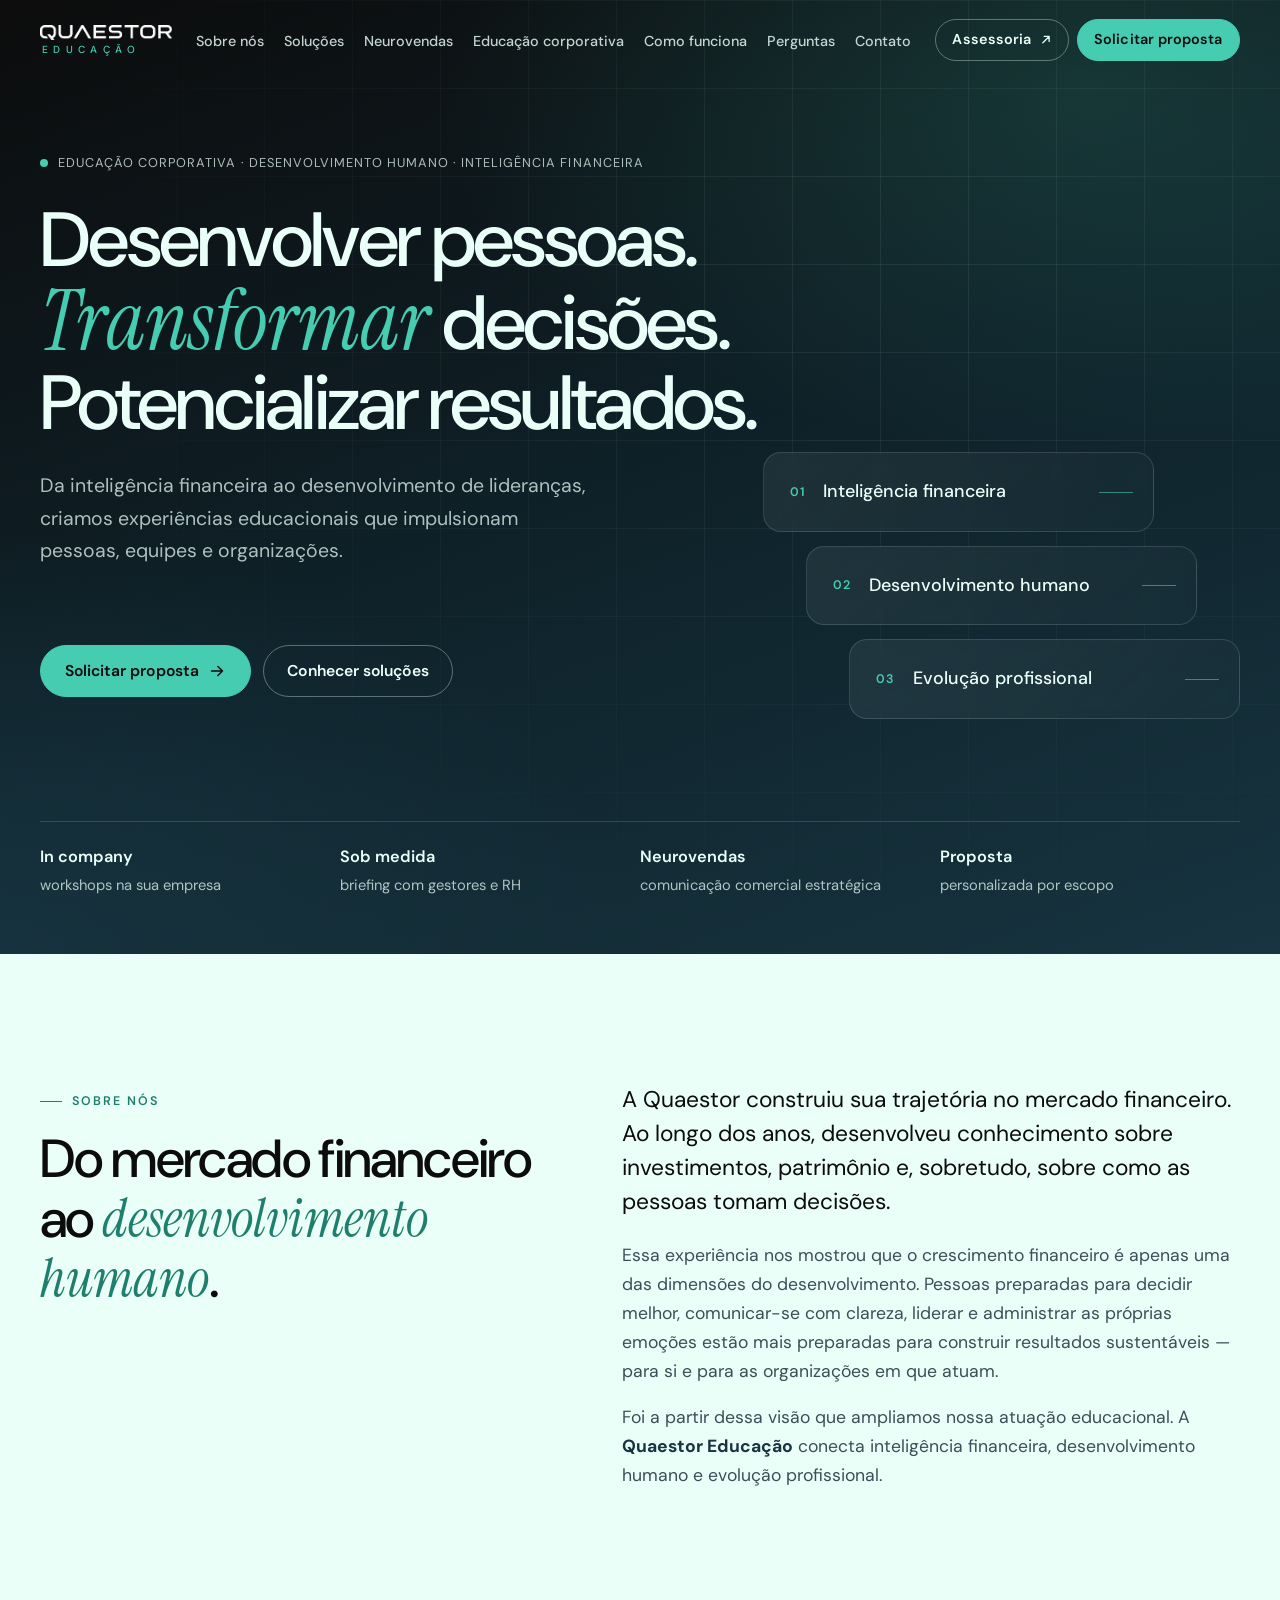
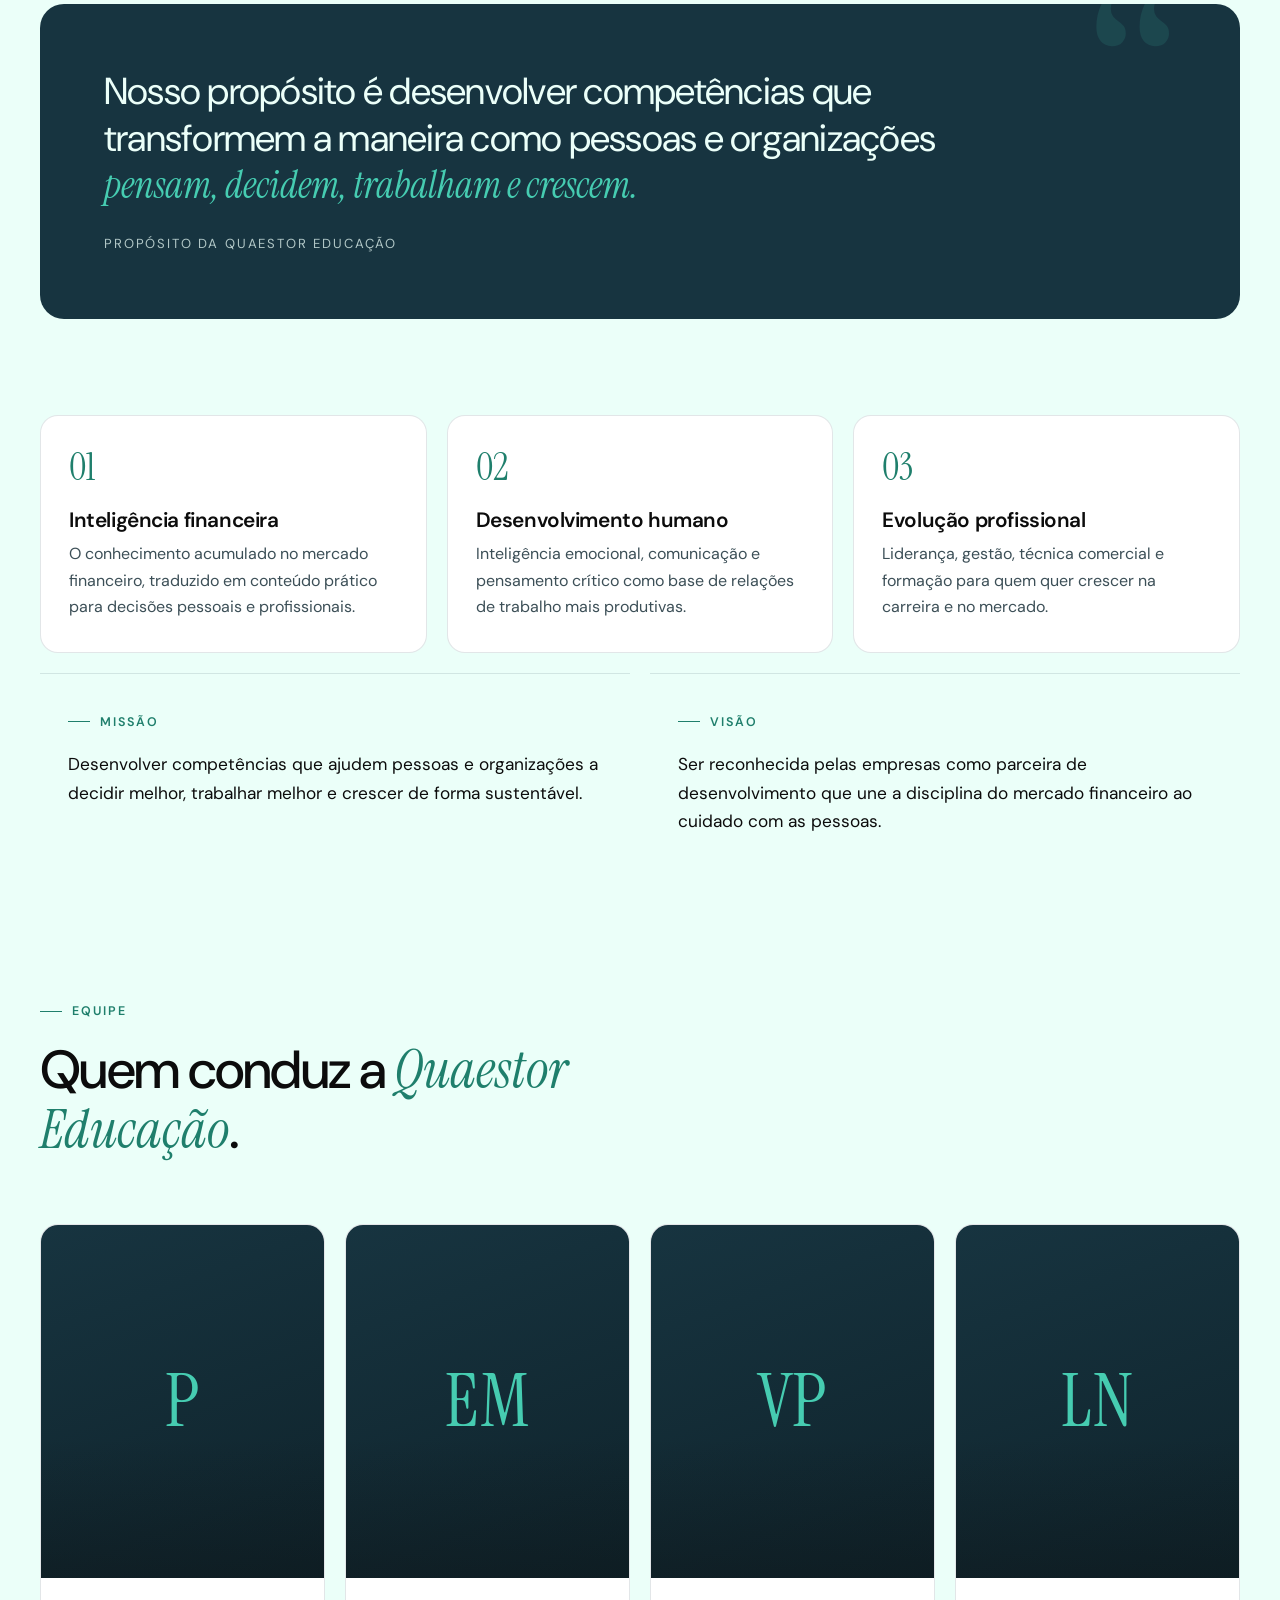
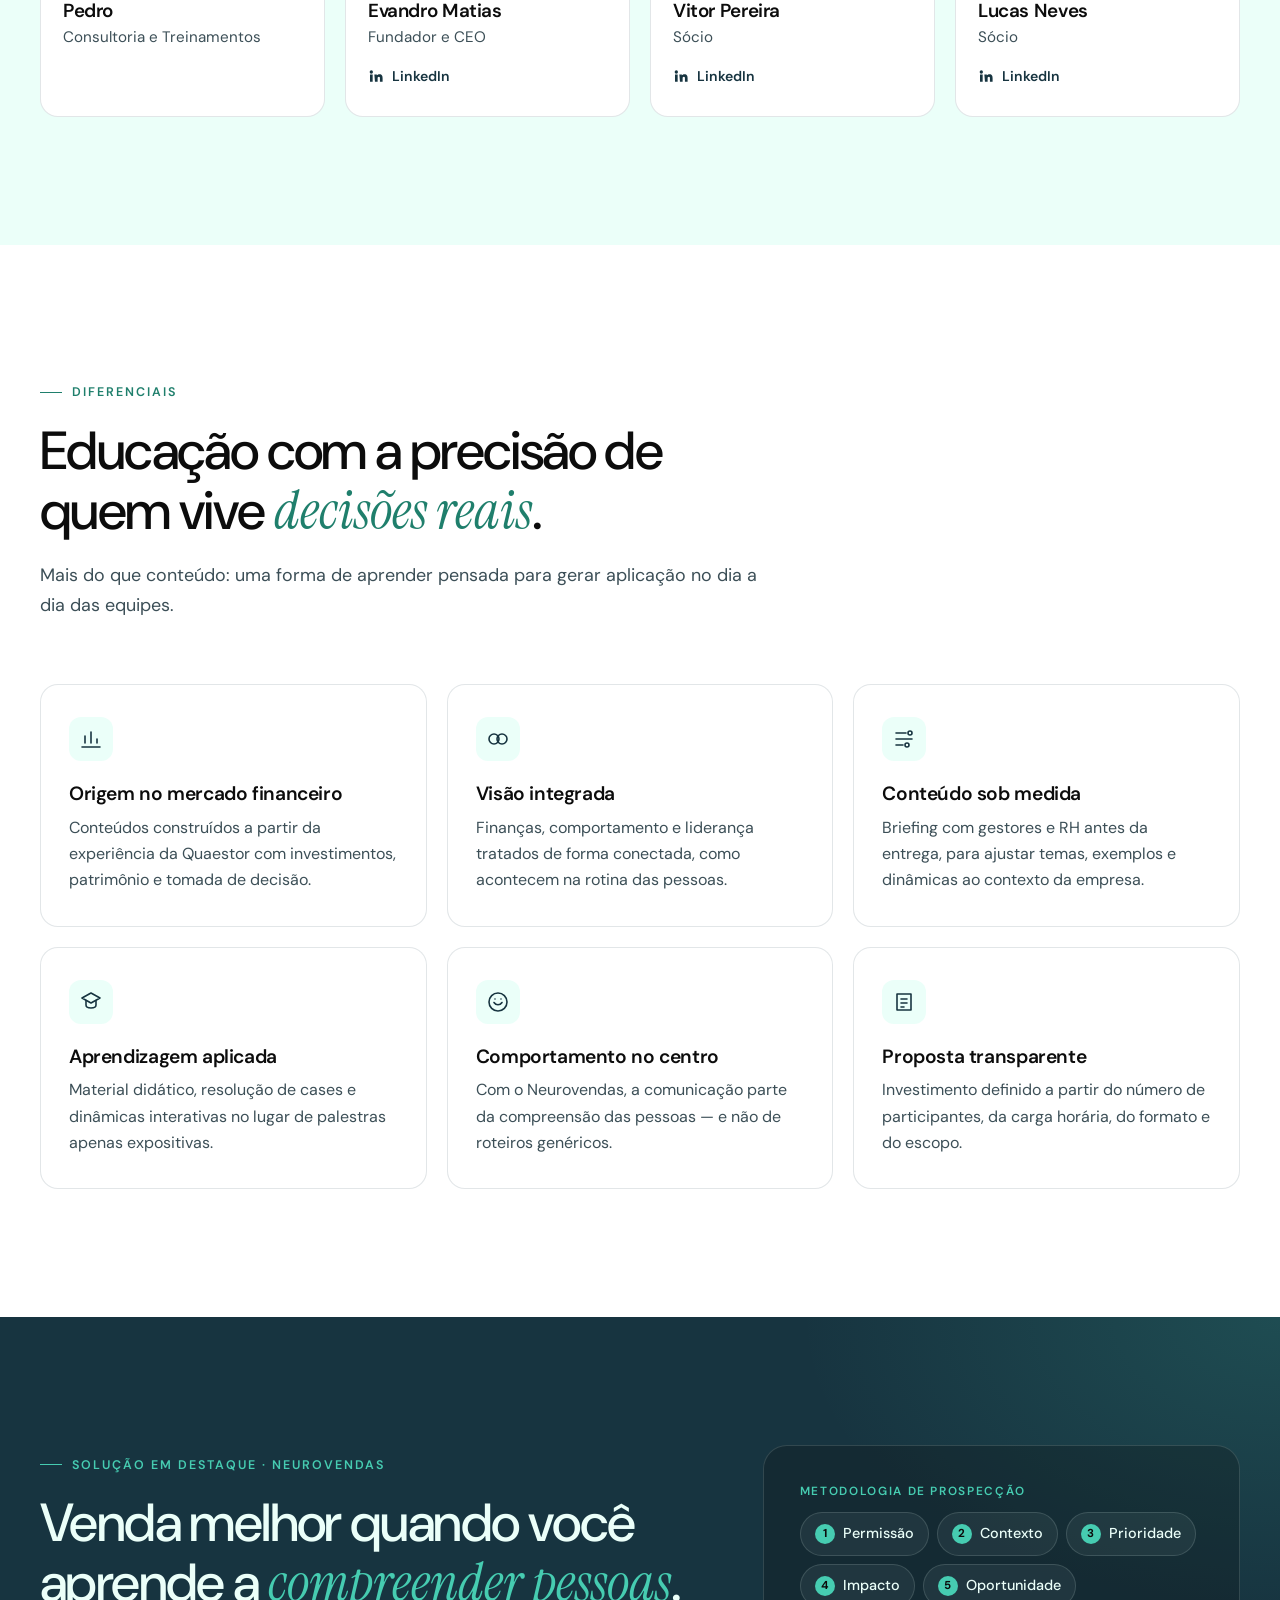
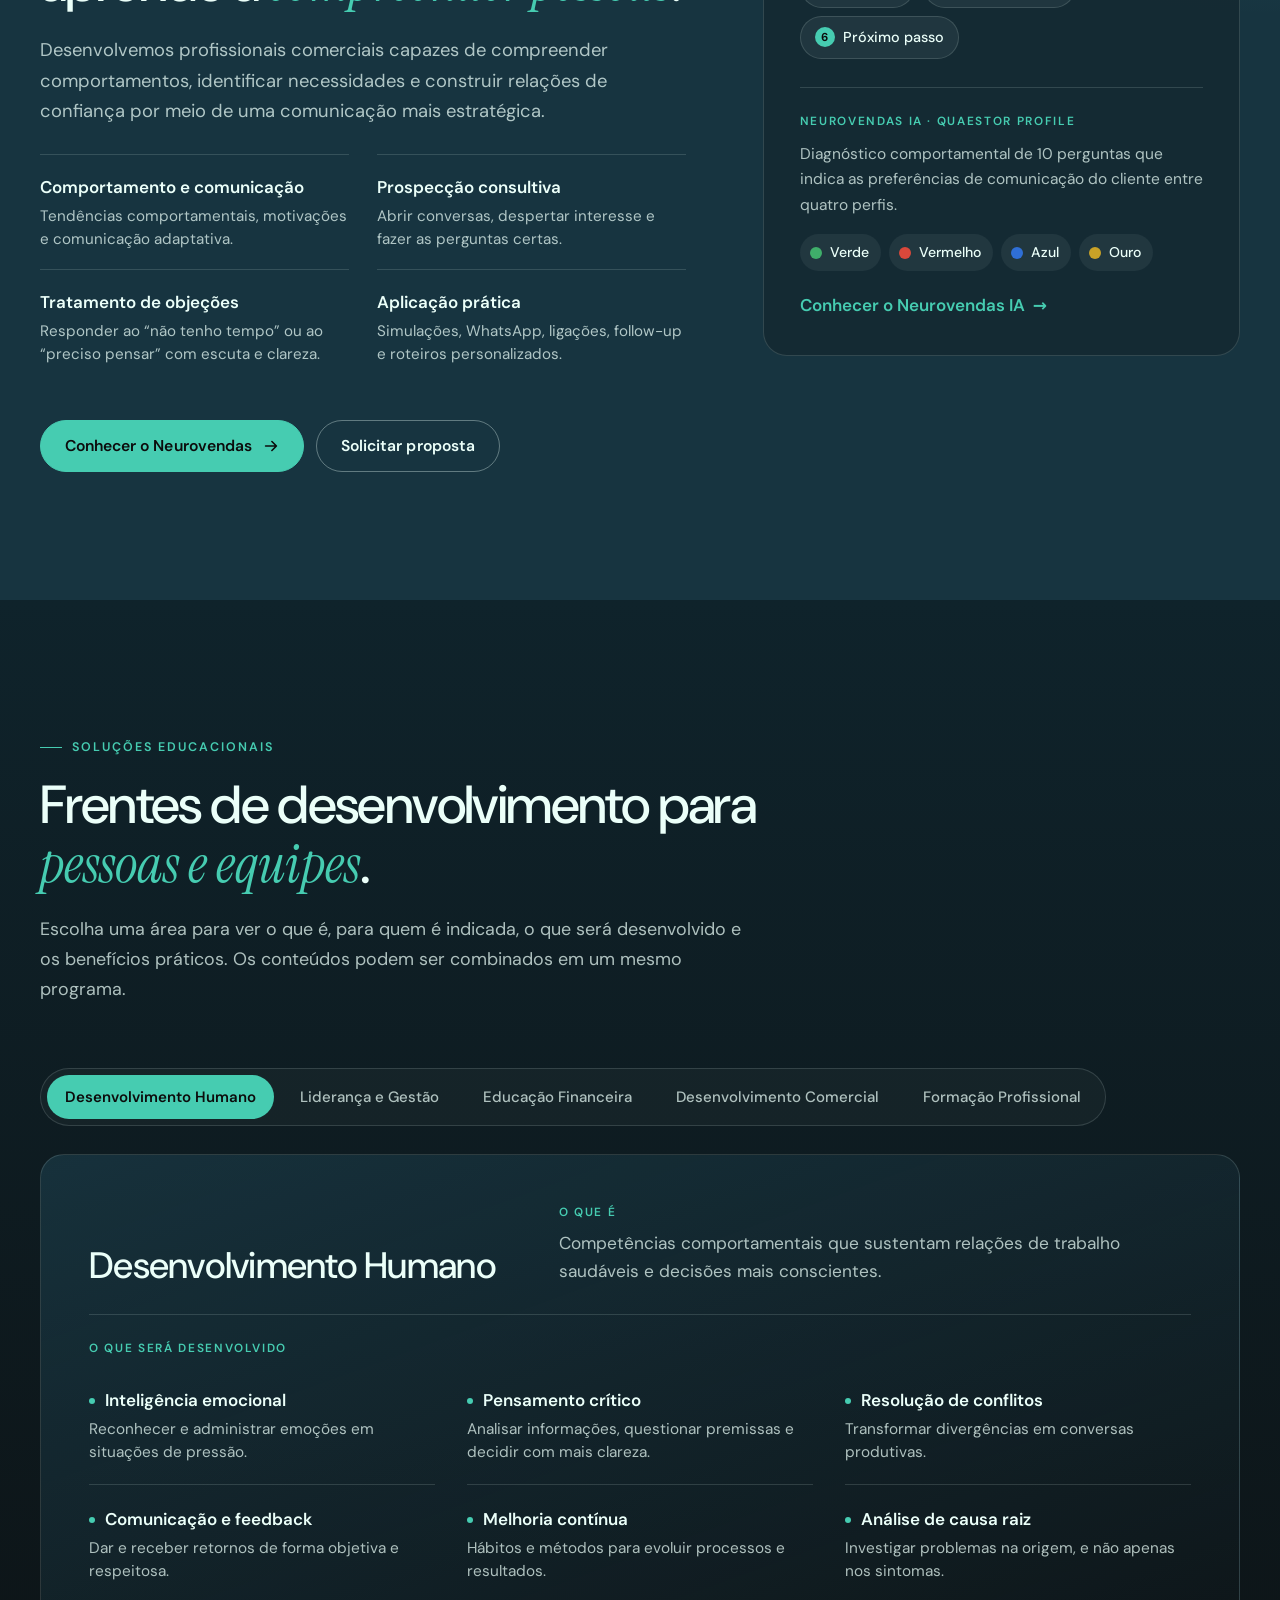
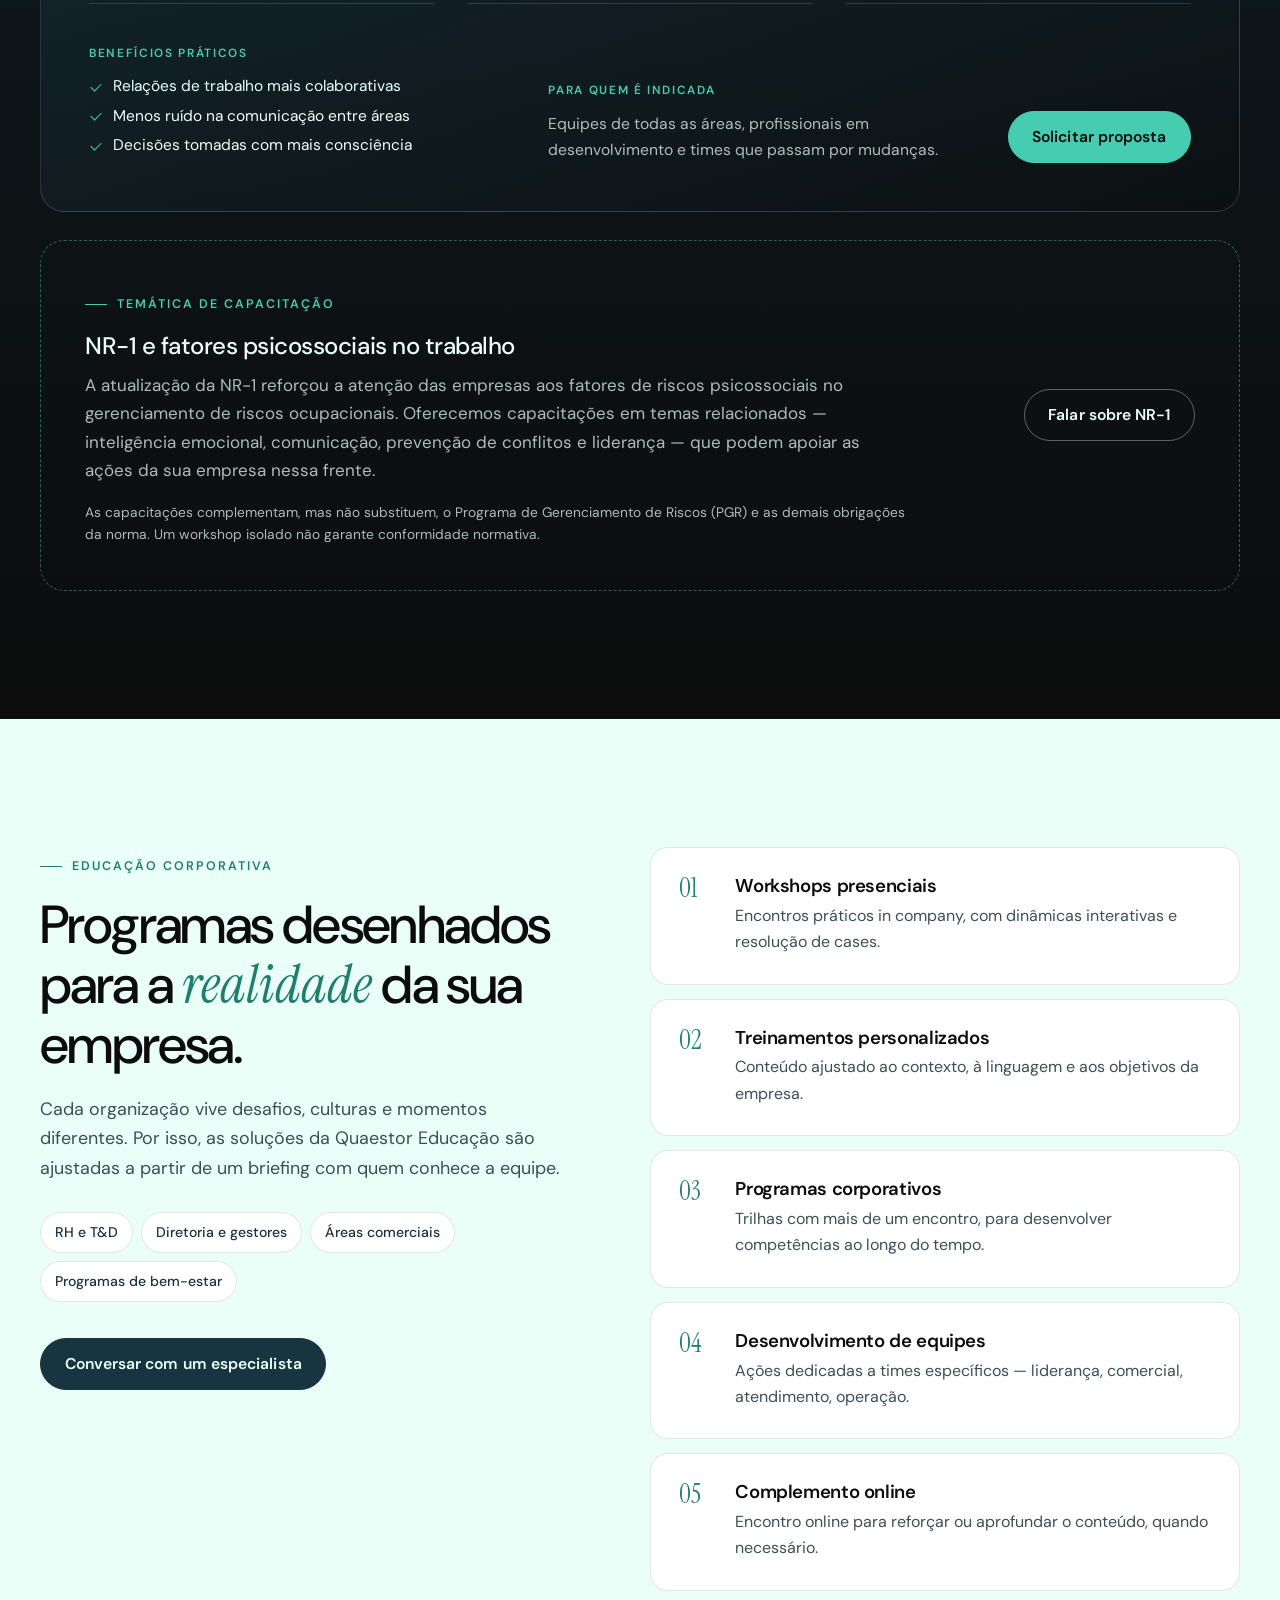
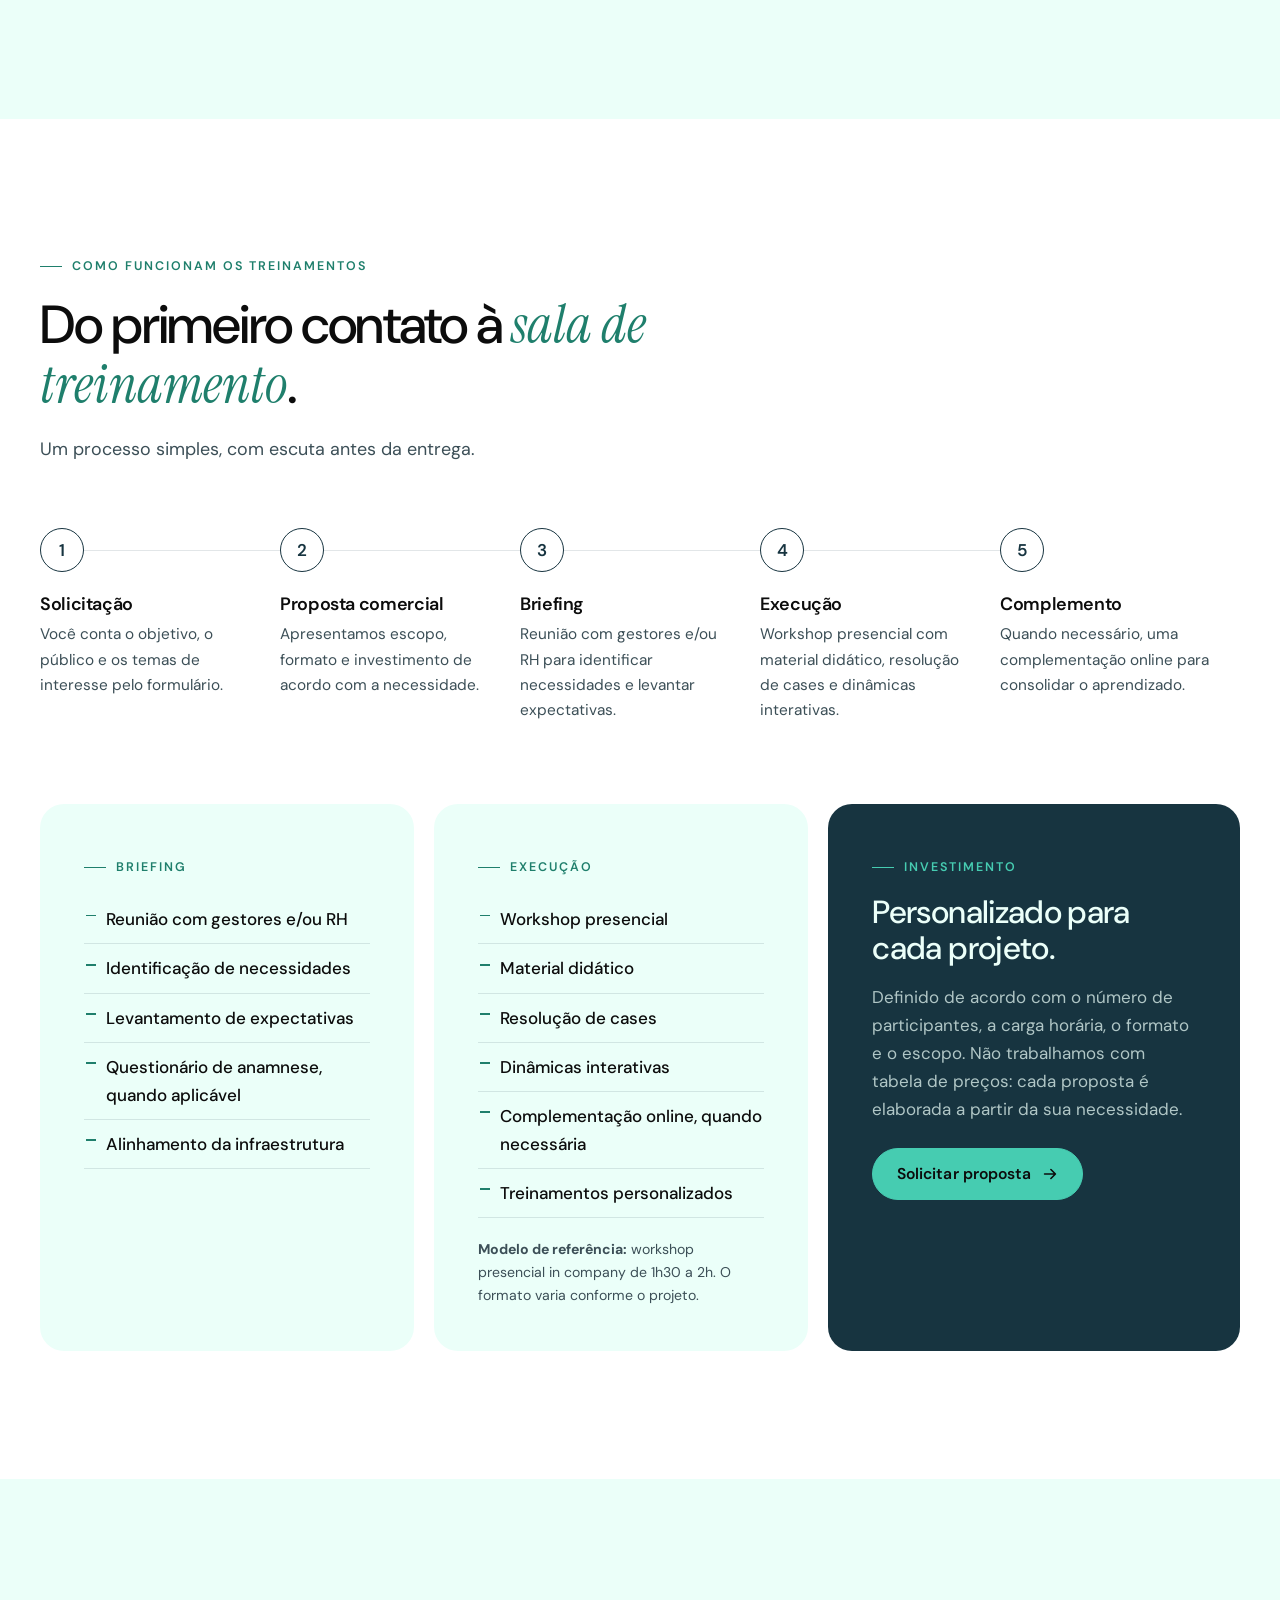
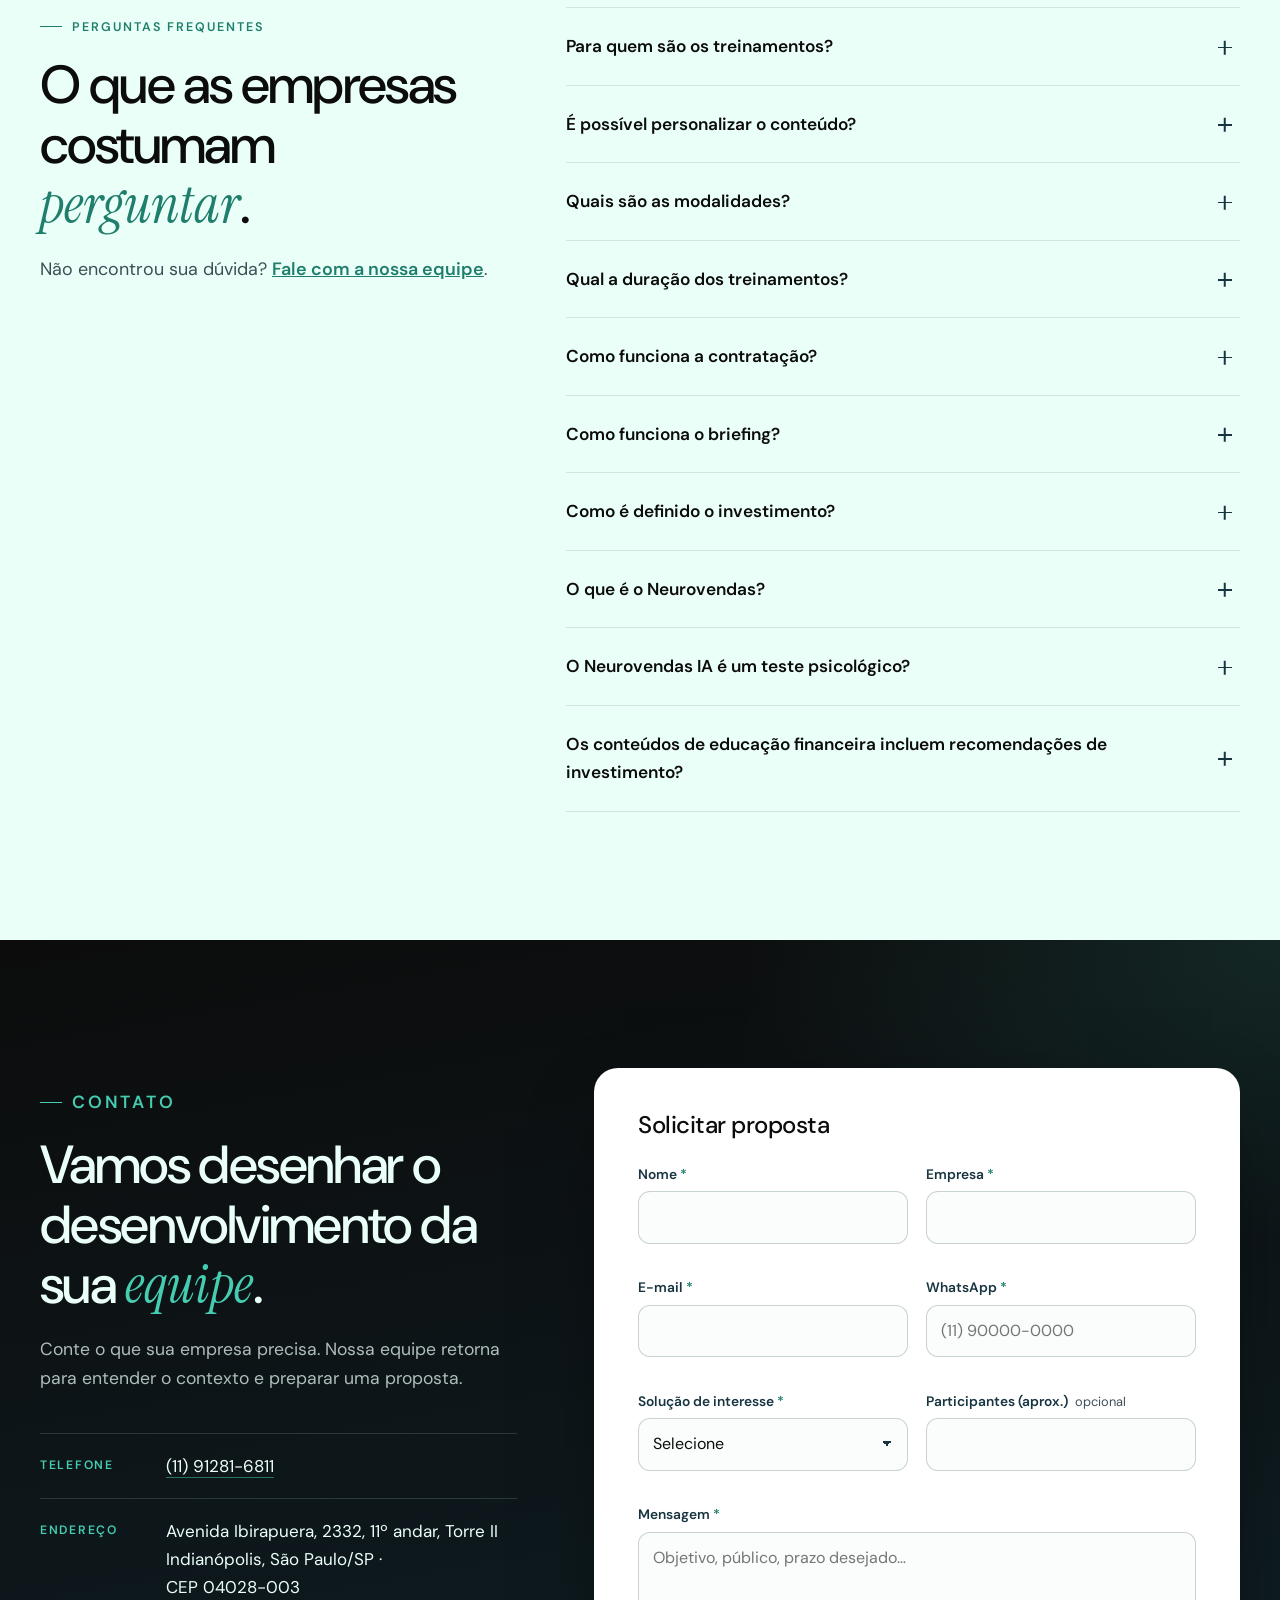
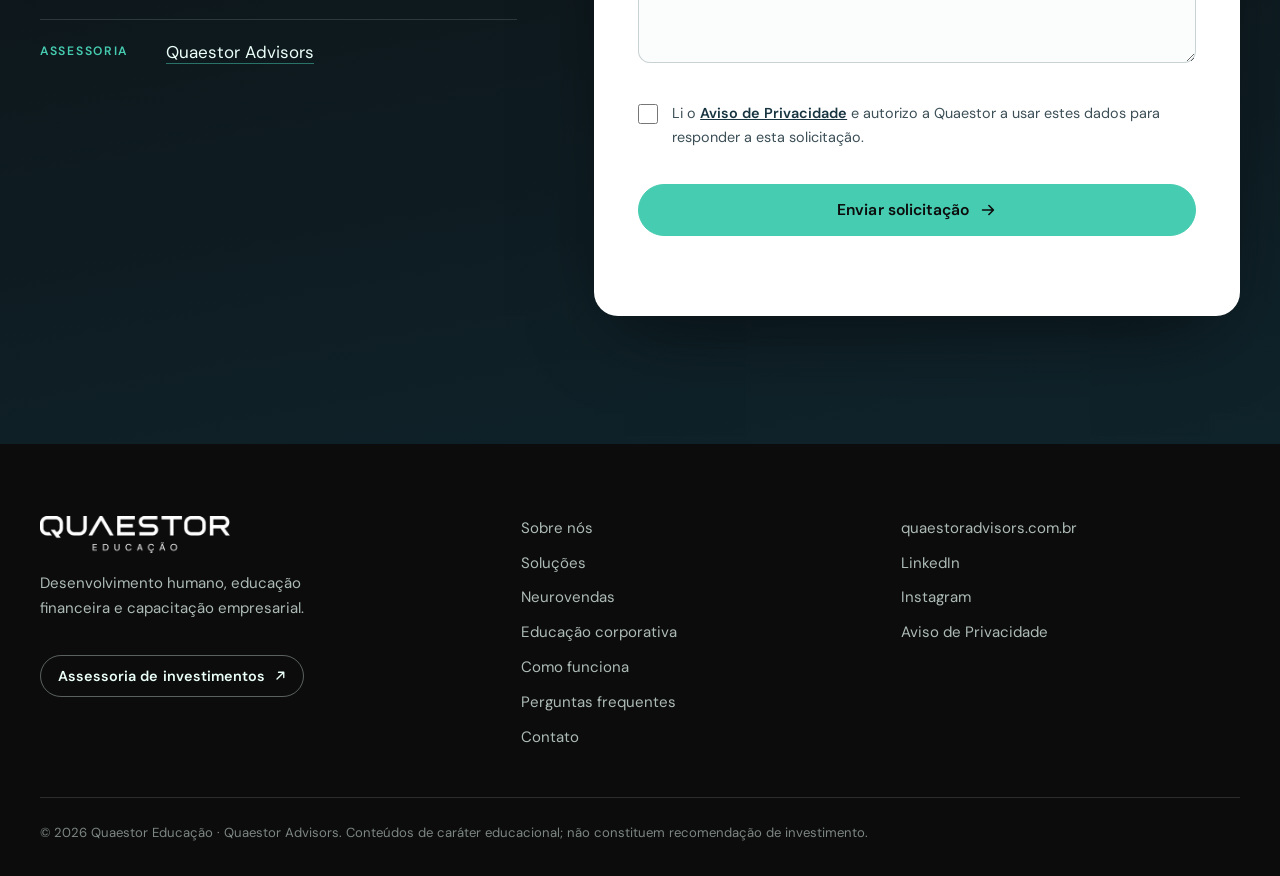
==== commit 1895d8ba: "Quaestor Educação v2: quaestoreducacao.com.br na HostGator Equipe, Neurovendas (destaque na home e p" ====
--- a/index.html
+++ b/index.html
@@ -3,12 +3,11 @@
 <head>
 <meta charset="utf-8">
 <meta name="viewport" content="width=device-width, initial-scale=1, viewport-fit=cover">
-<title>Quaestor Educação | Treinamentos corporativos, liderança e educação financeira</title>
-<meta name="description" content="Treinamentos in company em desenvolvimento humano, liderança e gestão, educação financeira e desenvolvimento comercial. Programas personalizados para empresas, gestores e equipes. Solicite uma proposta.">
-<link rel="canonical" href="https://educacao.quaestoradvisors.com.br/">
+<title>Quaestor Educação | Treinamentos corporativos, liderança, Neurovendas e educação financeira</title>
+<meta name="description" content="Treinamentos in company em desenvolvimento humano, liderança e gestão, Neurovendas, educação financeira e desenvolvimento comercial. Programas personalizados para empresas, gestores e equipes. Solicite uma proposta.">
+<link rel="canonical" href="https://quaestoreducacao.com.br/">
 <meta name="robots" content="index, follow, max-image-preview:large">
 <meta name="theme-color" content="#0C0C0C">
-<meta http-equiv="Content-Security-Policy" content="default-src 'self'; script-src 'self'; style-src 'self'; img-src 'self' data:; font-src 'self'; connect-src 'self' https://profile.quaestoradvisors.com.br; base-uri 'self'; form-action 'self'; object-src 'none'">
 <meta name="referrer" content="strict-origin-when-cross-origin">
 
 <meta property="og:type" content="website">
@@ -16,8 +15,8 @@
 <meta property="og:site_name" content="Quaestor Educação">
 <meta property="og:title" content="Quaestor Educação | Desenvolver pessoas. Transformar decisões. Potencializar resultados.">
 <meta property="og:description" content="Da inteligência financeira ao desenvolvimento de lideranças, experiências educacionais que impulsionam pessoas, equipes e organizações.">
-<meta property="og:url" content="https://educacao.quaestoradvisors.com.br/">
-<meta property="og:image" content="https://educacao.quaestoradvisors.com.br/assets/img/og-quaestor-educacao.png">
+<meta property="og:url" content="https://quaestoreducacao.com.br/">
+<meta property="og:image" content="https://quaestoreducacao.com.br/assets/img/og-quaestor-educacao.png">
 <meta property="og:image:width" content="1200">
 <meta property="og:image:height" content="630">
 <meta property="og:image:alt" content="Quaestor Educação — Desenvolver pessoas. Transformar decisões. Potencializar resultados.">
@@ -28,8 +27,8 @@
 <link rel="manifest" href="/site.webmanifest">
 <link rel="preload" href="/assets/fonts/DMSans-normal-300_700-latin.woff2" as="font" type="font/woff2" crossorigin>
 <link rel="preload" href="/assets/fonts/InstrumentSerif-italic-400-latin.woff2" as="font" type="font/woff2" crossorigin>
-<link rel="stylesheet" href="/assets/css/site.css?v=20261105">
-<script src="/assets/js/site.js?v=20261105" defer></script>
+<link rel="stylesheet" href="/assets/css/site.css?v=20261105b">
+<script src="/assets/js/site.js?v=20261105b" defer></script>
 
 <script type="application/ld+json">
 {
@@ -37,18 +36,26 @@
   "@graph": [
     {
       "@type": "EducationalOrganization",
-      "@id": "https://educacao.quaestoradvisors.com.br/#organizacao",
+      "@id": "https://quaestoreducacao.com.br/#organizacao",
       "name": "Quaestor Educação",
-      "url": "https://educacao.quaestoradvisors.com.br/",
-      "logo": "https://educacao.quaestoradvisors.com.br/assets/img/icon-512.png",
-      "description": "Treinamentos corporativos e programas educacionais em desenvolvimento humano, liderança e gestão, educação financeira, desenvolvimento comercial e formação para o mercado financeiro.",
+      "url": "https://quaestoreducacao.com.br/",
+      "logo": "https://quaestoreducacao.com.br/assets/img/icon-512.png",
+      "description": "Educação corporativa e desenvolvimento humano: treinamentos in company em liderança, Neurovendas, educação financeira, desenvolvimento comercial e formação para o mercado financeiro.",
       "parentOrganization": {"@type": "Organization", "name": "Quaestor Advisors", "url": "https://quaestoradvisors.com.br/"},
+      "telephone": "+55-11-91281-6811",
+      "address": {"@type": "PostalAddress", "streetAddress": "Avenida Ibirapuera, 2332, 11º andar, Torre II", "addressLocality": "São Paulo", "addressRegion": "SP", "postalCode": "04028-003", "addressCountry": "BR"},
       "areaServed": {"@type": "Country", "name": "Brasil"},
-      "knowsAbout": ["Educação corporativa", "Desenvolvimento humano", "Liderança", "Educação financeira", "Treinamento de vendas", "Inteligência emocional", "Preparatório ANCORD"],
+      "member": [
+        {"@type": "Person", "name": "Evandro Matias", "jobTitle": "Fundador e CEO", "sameAs": "https://www.linkedin.com/in/evandro-matias/"},
+        {"@type": "Person", "name": "Vitor Pereira", "jobTitle": "Sócio", "sameAs": "https://www.linkedin.com/in/vitor-marques-pereira-cfp%C2%AE-b35228a2/"},
+        {"@type": "Person", "name": "Lucas Neves", "jobTitle": "Sócio", "sameAs": "https://www.linkedin.com/in/lucas-neves-38437585/"},
+        {"@type": "Person", "name": "Pedro", "jobTitle": "Consultoria e Treinamentos"}
+      ],
       "hasOfferCatalog": {
         "@type": "OfferCatalog",
         "name": "Soluções educacionais",
         "itemListElement": [
+          {"@type": "Offer", "itemOffered": {"@type": "Service", "name": "Neurovendas", "url": "https://quaestoreducacao.com.br/neurovendas/"}},
           {"@type": "Offer", "itemOffered": {"@type": "Service", "name": "Desenvolvimento Humano"}},
           {"@type": "Offer", "itemOffered": {"@type": "Service", "name": "Liderança e Gestão"}},
           {"@type": "Offer", "itemOffered": {"@type": "Service", "name": "Educação Financeira"}},
@@ -57,14 +64,7 @@
         ]
       }
     },
-    {
-      "@type": "WebSite",
-      "@id": "https://educacao.quaestoradvisors.com.br/#site",
-      "url": "https://educacao.quaestoradvisors.com.br/",
-      "name": "Quaestor Educação",
-      "inLanguage": "pt-BR",
-      "publisher": {"@id": "https://educacao.quaestoradvisors.com.br/#organizacao"}
-    }
+    {"@type": "WebSite", "@id": "https://quaestoreducacao.com.br/#site", "url": "https://quaestoreducacao.com.br/", "name": "Quaestor Educação", "inLanguage": "pt-BR", "publisher": {"@id": "https://quaestoreducacao.com.br/#organizacao"}}
   ]
 }
 </script>
@@ -80,14 +80,18 @@
     </a>
     <nav class="nav" id="menu" aria-label="Principal" data-menu>
       <ul>
-        <li><a href="#sobre">Sobre nós</a></li>
-        <li><a href="#solucoes">Soluções</a></li>
-        <li><a href="#empresas">Para empresas</a></li>
-        <li><a href="#como-funciona">Como funciona</a></li>
-        <li><a href="#perguntas">Perguntas</a></li>
-        <li><a href="#contato">Contato</a></li>
+        <li><a href="/#sobre">Sobre nós</a></li>
+        <li><a href="/#solucoes">Soluções</a></li>
+        <li><a href="/neurovendas/">Neurovendas</a></li>
+        <li><a href="/#empresas">Educação corporativa</a></li>
+        <li><a href="/#como-funciona">Como funciona</a></li>
+        <li><a href="/#perguntas">Perguntas</a></li>
+        <li><a href="/#contato">Contato</a></li>
       </ul>
-      <a class="btn btn--menta btn--sm nav__cta" href="#contato" data-cta>Solicitar proposta</a>
+      <div class="nav__botoes">
+        <a class="btn btn--linha btn--sm" href="https://quaestoradvisors.com.br/" target="_blank" rel="noopener">Assessoria <svg class="ext" viewBox="0 0 16 16" aria-hidden="true"><path d="M6 3h7v7M13 3 4 12"/></svg><span class="sr"> (abre o site da Quaestor Advisors)</span></a>
+        <a class="btn btn--menta btn--sm" href="/#contato">Solicitar proposta</a>
+      </div>
     </nav>
     <button class="menu-btn" type="button" aria-controls="menu" aria-expanded="false" data-menu-btn>
       <span class="sr">Abrir menu</span><i></i><i></i>
@@ -102,7 +106,7 @@
   <div class="hero__grade" aria-hidden="true"></div>
   <div class="wrap hero__in">
     <div class="hero__texto">
-      <p class="selo"><span class="ponto" aria-hidden="true"></span>Desenvolvimento humano · Educação financeira · Capacitação empresarial</p>
+      <p class="selo"><span class="ponto" aria-hidden="true"></span>Educação corporativa · Desenvolvimento humano · Inteligência financeira</p>
       <h1 id="hero-titulo">
         <span class="linha">Desenvolver pessoas.</span>
         <span class="linha"><em>Transformar</em> decisões.</span>
@@ -110,7 +114,7 @@
       </h1>
       <p class="hero__sub">Da inteligência financeira ao desenvolvimento de lideranças, criamos experiências educacionais que impulsionam pessoas, equipes e organizações.</p>
       <div class="acoes">
-        <a class="btn btn--menta" href="#contato" data-cta>Solicitar proposta <svg class="seta" viewBox="0 0 20 20" aria-hidden="true"><path d="M4 10h11m-4-5 5 5-5 5"/></svg></a>
+        <a class="btn btn--menta" href="#contato">Solicitar proposta <svg class="seta" viewBox="0 0 20 20" aria-hidden="true"><path d="M4 10h11m-4-5 5 5-5 5"/></svg></a>
         <a class="btn btn--linha" href="#solucoes">Conhecer soluções</a>
       </div>
     </div>
@@ -127,13 +131,13 @@
     <ul class="faixa">
       <li><b>In company</b> workshops na sua empresa</li>
       <li><b>Sob medida</b> briefing com gestores e RH</li>
-      <li><b>Aplicado</b> cases e dinâmicas interativas</li>
+      <li><b>Neurovendas</b> comunicação comercial estratégica</li>
       <li><b>Proposta</b> personalizada por escopo</li>
     </ul>
   </div>
 </section>
 
-<!-- ============================== SOBRE / NARRATIVA -->
+<!-- ============================== SOBRE NÓS -->
 <section class="secao secao--clara" id="sobre" aria-labelledby="sobre-titulo">
   <div class="wrap">
     <div class="narrativa">
@@ -182,6 +186,46 @@
         <p class="rotulo">Visão</p>
         <p>Ser reconhecida pelas empresas como parceira de desenvolvimento que une a disciplina do mercado financeiro ao cuidado com as pessoas.</p>
       </div>
+    </div>
+
+    <div class="equipe" id="equipe">
+      <div class="cab revela">
+        <p class="rotulo">Equipe</p>
+        <h2>Quem conduz a <em>Quaestor Educação</em>.</h2>
+      </div>
+      <ul class="pessoas">
+        <li class="pessoa revela">
+          <div class="pessoa__foto" data-foto="pedro"><span aria-hidden="true">P</span></div>
+          <div class="pessoa__info">
+            <h3>Pedro</h3>
+            <p>Consultoria e Treinamentos</p>
+          </div>
+        </li>
+        <li class="pessoa revela">
+          <div class="pessoa__foto" data-foto="evandro-matias"><span aria-hidden="true">EM</span></div>
+          <div class="pessoa__info">
+            <h3>Evandro Matias</h3>
+            <p>Fundador e CEO</p>
+            <a class="in" href="https://www.linkedin.com/in/evandro-matias/" target="_blank" rel="noopener"><svg viewBox="0 0 24 24" aria-hidden="true"><path d="M4.98 3.5a2.5 2.5 0 1 1 0 5 2.5 2.5 0 0 1 0-5ZM3 9.75h4v11H3zM9.5 9.75h3.8v1.6h.06c.53-1 1.83-2.05 3.77-2.05 4.03 0 4.77 2.6 4.77 6v5.45h-4v-4.83c0-1.15-.02-2.63-1.6-2.63-1.61 0-1.86 1.25-1.86 2.55v4.91h-4z"/></svg>LinkedIn<span class="sr"> de Evandro Matias</span></a>
+          </div>
+        </li>
+        <li class="pessoa revela">
+          <div class="pessoa__foto" data-foto="vitor-pereira"><span aria-hidden="true">VP</span></div>
+          <div class="pessoa__info">
+            <h3>Vitor Pereira</h3>
+            <p>Sócio</p>
+            <a class="in" href="https://www.linkedin.com/in/vitor-marques-pereira-cfp%C2%AE-b35228a2/" target="_blank" rel="noopener"><svg viewBox="0 0 24 24" aria-hidden="true"><path d="M4.98 3.5a2.5 2.5 0 1 1 0 5 2.5 2.5 0 0 1 0-5ZM3 9.75h4v11H3zM9.5 9.75h3.8v1.6h.06c.53-1 1.83-2.05 3.77-2.05 4.03 0 4.77 2.6 4.77 6v5.45h-4v-4.83c0-1.15-.02-2.63-1.6-2.63-1.61 0-1.86 1.25-1.86 2.55v4.91h-4z"/></svg>LinkedIn<span class="sr"> de Vitor Pereira</span></a>
+          </div>
+        </li>
+        <li class="pessoa revela">
+          <div class="pessoa__foto" data-foto="lucas-neves"><span aria-hidden="true">LN</span></div>
+          <div class="pessoa__info">
+            <h3>Lucas Neves</h3>
+            <p>Sócio</p>
+            <a class="in" href="https://www.linkedin.com/in/lucas-neves-38437585/" target="_blank" rel="noopener"><svg viewBox="0 0 24 24" aria-hidden="true"><path d="M4.98 3.5a2.5 2.5 0 1 1 0 5 2.5 2.5 0 0 1 0-5ZM3 9.75h4v11H3zM9.5 9.75h3.8v1.6h.06c.53-1 1.83-2.05 3.77-2.05 4.03 0 4.77 2.6 4.77 6v5.45h-4v-4.83c0-1.15-.02-2.63-1.6-2.63-1.61 0-1.86 1.25-1.86 2.55v4.91h-4z"/></svg>LinkedIn<span class="sr"> de Lucas Neves</span></a>
+          </div>
+        </li>
+      </ul>
     </div>
   </div>
 </section>
@@ -216,9 +260,9 @@
         <p>Material didático, resolução de cases e dinâmicas interativas no lugar de palestras apenas expositivas.</p>
       </li>
       <li class="card revela">
-        <svg class="ic" viewBox="0 0 24 24" aria-hidden="true"><path d="M4 21V8l8-5 8 5v13"/><path d="M9 21v-6h6v6"/></svg>
-        <h3>Formato in company</h3>
-        <p>O treinamento acontece no ambiente da equipe, com complemento online quando fizer sentido.</p>
+        <svg class="ic" viewBox="0 0 24 24" aria-hidden="true"><path d="M12 21a9 9 0 1 0 0-18 9 9 0 0 0 0 18Z"/><path d="M8 12.5c1 1.5 2.4 2.3 4 2.3s3-.8 4-2.3M9 9h.01M15 9h.01"/></svg>
+        <h3>Comportamento no centro</h3>
+        <p>Com o Neurovendas, a comunicação parte da compreensão das pessoas — e não de roteiros genéricos.</p>
       </li>
       <li class="card revela">
         <svg class="ic" viewBox="0 0 24 24" aria-hidden="true"><path d="M5 4h14v16H5z"/><path d="M9 9h6M9 13h6M9 17h3"/></svg>
@@ -229,13 +273,50 @@
   </div>
 </section>
 
+<!-- ============================== NEUROVENDAS (destaque) -->
+<section class="secao nv-home" id="neurovendas" aria-labelledby="nv-titulo">
+  <div class="wrap">
+    <div class="nv-home__in">
+      <div class="revela">
+        <p class="rotulo">Solução em destaque · Neurovendas</p>
+        <h2 id="nv-titulo">Venda melhor quando você aprende a <em>compreender pessoas</em>.</h2>
+        <p class="nv-home__lead">Desenvolvemos profissionais comerciais capazes de compreender comportamentos, identificar necessidades e construir relações de confiança por meio de uma comunicação mais estratégica.</p>
+        <ul class="nv-blocos">
+          <li><b>Comportamento e comunicação</b><span>Tendências comportamentais, motivações e comunicação adaptativa.</span></li>
+          <li><b>Prospecção consultiva</b><span>Abrir conversas, despertar interesse e fazer as perguntas certas.</span></li>
+          <li><b>Tratamento de objeções</b><span>Responder ao “não tenho tempo” ou ao “preciso pensar” com escuta e clareza.</span></li>
+          <li><b>Aplicação prática</b><span>Simulações, WhatsApp, ligações, follow-up e roteiros personalizados.</span></li>
+        </ul>
+        <div class="acoes">
+          <a class="btn btn--menta" href="/neurovendas/">Conhecer o Neurovendas <svg class="seta" viewBox="0 0 20 20" aria-hidden="true"><path d="M4 10h11m-4-5 5 5-5 5"/></svg></a>
+          <a class="btn btn--linha" href="/?solucao=neurovendas#contato">Solicitar proposta</a>
+        </div>
+      </div>
+      <div class="nv-home__lado revela">
+        <p class="mini">Metodologia de prospecção</p>
+        <ol class="fluxo">
+          <li>Permissão</li><li>Contexto</li><li>Prioridade</li><li>Impacto</li><li>Oportunidade</li><li>Próximo passo</li>
+        </ol>
+        <div class="nv-ia">
+          <p class="mini">Neurovendas IA · Quaestor Profile</p>
+          <p>Diagnóstico comportamental de 10 perguntas que indica as preferências de comunicação do cliente entre quatro perfis.</p>
+          <ul class="cores" aria-label="Perfis do Neurovendas IA">
+            <li class="cor cor--verde">Verde</li><li class="cor cor--vermelho">Vermelho</li><li class="cor cor--azul">Azul</li><li class="cor cor--ouro">Ouro</li>
+          </ul>
+          <a class="link-seta" href="/neurovendas/#ia">Conhecer o Neurovendas IA</a>
+        </div>
+      </div>
+    </div>
+  </div>
+</section>
+
 <!-- ============================== SOLUÇÕES -->
 <section class="secao secao--escura" id="solucoes" aria-labelledby="sol-titulo">
   <div class="wrap">
     <div class="cab cab--claro revela">
       <p class="rotulo">Soluções educacionais</p>
-      <h2 id="sol-titulo">Cinco frentes para desenvolver <em>pessoas e equipes</em>.</h2>
-      <p>Escolha uma área para ver os temas, os benefícios e para quem cada solução é indicada. Os conteúdos podem ser combinados em um mesmo programa.</p>
+      <h2 id="sol-titulo">Frentes de desenvolvimento para <em>pessoas e equipes</em>.</h2>
+      <p>Escolha uma área para ver o que é, para quem é indicada, o que será desenvolvido e os benefícios práticos. Os conteúdos podem ser combinados em um mesmo programa.</p>
     </div>
 
     <div class="abas" data-abas>
@@ -250,8 +331,9 @@
       <div class="painel" role="tabpanel" id="painel-dh" aria-labelledby="aba-dh" tabindex="0">
         <div class="painel__cab">
           <h3>Desenvolvimento Humano</h3>
-          <p>Competências comportamentais que sustentam relações de trabalho saudáveis e decisões mais conscientes.</p>
-        </div>
+          <div><p class="mini">O que é</p><p>Competências comportamentais que sustentam relações de trabalho saudáveis e decisões mais conscientes.</p></div>
+        </div>
+        <p class="mini painel__rot">O que será desenvolvido</p>
         <ul class="temas">
           <li><strong>Inteligência emocional</strong><span>Reconhecer e administrar emoções em situações de pressão.</span></li>
           <li><strong>Pensamento crítico</strong><span>Analisar informações, questionar premissas e decidir com mais clareza.</span></li>
@@ -262,45 +344,47 @@
         </ul>
         <div class="painel__pe">
           <div><p class="mini">Benefícios práticos</p><ul class="checks"><li>Relações de trabalho mais colaborativas</li><li>Menos ruído na comunicação entre áreas</li><li>Decisões tomadas com mais consciência</li></ul></div>
-          <div><p class="mini">Para quem</p><p>Equipes de todas as áreas, profissionais em desenvolvimento e times que passam por mudanças.</p></div>
-          <a class="btn btn--menta" href="#contato" data-cta data-solucao="desenvolvimento-humano">Solicitar proposta</a>
+          <div><p class="mini">Para quem é indicada</p><p>Equipes de todas as áreas, profissionais em desenvolvimento e times que passam por mudanças.</p></div>
+          <a class="btn btn--menta" href="/?solucao=desenvolvimento-humano#contato" data-solucao="desenvolvimento-humano">Solicitar proposta</a>
         </div>
       </div>
 
       <div class="painel" role="tabpanel" id="painel-lg" aria-labelledby="aba-lg" tabindex="0" hidden>
         <div class="painel__cab">
           <h3>Liderança e Gestão</h3>
-          <p>Formação para quem conduz pessoas e precisa equilibrar resultado, clima e tomada de decisão.</p>
-        </div>
+          <div><p class="mini">O que é</p><p>Formação para quem conduz pessoas e precisa equilibrar resultado, clima e tomada de decisão.</p></div>
+        </div>
+        <p class="mini painel__rot">O que será desenvolvido</p>
         <ul class="temas">
           <li><strong>Academia da Liderança</strong><span>Programa estruturado de desenvolvimento de líderes, organizado em módulos.</span></li>
           <li><strong>Desenvolvimento de gestores</strong><span>Fortalecer a atuação de quem já ocupa posições de gestão.</span></li>
           <li><strong>Formação de lideranças</strong><span>Preparar novos líderes para assumir equipes com segurança.</span></li>
           <li><strong>Tomada de decisão</strong><span>Métodos para decidir com critérios, dados e responsabilidade.</span></li>
-          <li><strong>Comunicação e gestão de equipes</strong><span>Alinhamento, delegação e acompanhamento do time.</span></li>
+          <li><strong>Gestão de equipes</strong><span>Comunicação, alinhamento, delegação e acompanhamento do time.</span></li>
         </ul>
         <div class="painel__pe">
           <div><p class="mini">Benefícios práticos</p><ul class="checks"><li>Líderes mais preparados para conduzir pessoas</li><li>Estratégia mais próxima da rotina das equipes</li><li>Critérios mais claros para decidir</li></ul></div>
-          <div><p class="mini">Para quem</p><p>Gestores, coordenadores, supervisores, novos líderes e sucessores.</p></div>
-          <a class="btn btn--menta" href="#contato" data-cta data-solucao="lideranca-gestao">Solicitar proposta</a>
+          <div><p class="mini">Para quem é indicada</p><p>Gestores, coordenadores, supervisores, novos líderes e sucessores.</p></div>
+          <a class="btn btn--menta" href="/?solucao=lideranca-gestao#contato" data-solucao="lideranca-gestao">Solicitar proposta</a>
         </div>
       </div>
 
       <div class="painel" role="tabpanel" id="painel-ef" aria-labelledby="aba-ef" tabindex="0" hidden>
         <div class="painel__cab">
           <h3>Educação Financeira</h3>
-          <p>A experiência da Quaestor no mercado financeiro traduzida em conhecimento prático para a vida pessoal e profissional.</p>
-        </div>
+          <div><p class="mini">O que é</p><p>A experiência da Quaestor no mercado financeiro traduzida em conhecimento prático para a vida pessoal e profissional.</p></div>
+        </div>
+        <p class="mini painel__rot">O que será desenvolvido</p>
         <ul class="temas">
           <li><strong>Educação financeira pessoal</strong><span>Orçamento, consumo consciente e construção de reservas.</span></li>
+          <li><strong>Planejamento financeiro</strong><span>Metas, prioridades e acompanhamento ao longo do tempo.</span></li>
           <li><strong>Inteligência financeira</strong><span>Conceitos essenciais para tomar decisões financeiras melhores.</span></li>
-          <li><strong>Planejamento e organização financeira</strong><span>Metas, prioridades e acompanhamento ao longo do tempo.</span></li>
           <li><strong>Educação financeira corporativa</strong><span>Programas para colaboradores, integrados às iniciativas de desenvolvimento e bem-estar da empresa.</span></li>
         </ul>
         <div class="painel__pe">
           <div><p class="mini">Benefícios práticos</p><ul class="checks"><li>Colaboradores mais organizados em suas finanças</li><li>Conteúdo aplicável ao dia a dia</li><li>Apoio às ações de bem-estar da empresa</li></ul></div>
-          <div><p class="mini">Para quem</p><p>Colaboradores de todos os níveis, áreas de RH e programas de benefícios.</p></div>
-          <a class="btn btn--menta" href="#contato" data-cta data-solucao="educacao-financeira">Solicitar proposta</a>
+          <div><p class="mini">Para quem é indicada</p><p>Colaboradores de todos os níveis, áreas de RH e programas de benefícios.</p></div>
+          <a class="btn btn--menta" href="/?solucao=educacao-financeira#contato" data-solucao="educacao-financeira">Solicitar proposta</a>
         </div>
         <p class="aviso">Conteúdo de caráter educacional. Não constitui recomendação de investimento.</p>
       </div>
@@ -308,8 +392,9 @@
       <div class="painel" role="tabpanel" id="painel-dc" aria-labelledby="aba-dc" tabindex="0" hidden>
         <div class="painel__cab">
           <h3>Desenvolvimento Comercial</h3>
-          <p>Técnica, comunicação e método para equipes que vendem, negociam e se relacionam com clientes.</p>
-        </div>
+          <div><p class="mini">O que é</p><p>Técnica, comunicação e método para equipes que vendem, negociam e se relacionam com clientes.</p></div>
+        </div>
+        <p class="mini painel__rot">O que será desenvolvido</p>
         <ul class="temas">
           <li><strong>Treinamento de vendas</strong><span>Abordagem, diagnóstico de necessidades e condução até o fechamento.</span></li>
           <li><strong>Comunicação comercial</strong><span>Clareza e persuasão na apresentação de soluções e propostas.</span></li>
@@ -318,53 +403,55 @@
         </ul>
         <div class="painel__pe">
           <div><p class="mini">Benefícios práticos</p><ul class="checks"><li>Abordagens comerciais mais consistentes</li><li>Negociações mais bem preparadas</li><li>Equipe alinhada em método e linguagem</li></ul></div>
-          <div><p class="mini">Para quem</p><p>Equipes comerciais, de atendimento e de relacionamento, e gestores de vendas.</p></div>
-          <a class="btn btn--menta" href="#contato" data-cta data-solucao="desenvolvimento-comercial">Solicitar proposta</a>
-        </div>
+          <div><p class="mini">Para quem é indicada</p><p>Equipes comerciais, de atendimento e de relacionamento, e gestores de vendas.</p></div>
+          <a class="btn btn--menta" href="/?solucao=desenvolvimento-comercial#contato" data-solucao="desenvolvimento-comercial">Solicitar proposta</a>
+        </div>
+        <p class="aviso">Quer aprofundar a comunicação comercial a partir do comportamento do cliente? Conheça o <a href="/neurovendas/">Neurovendas</a>.</p>
       </div>
 
       <div class="painel" role="tabpanel" id="painel-fp" aria-labelledby="aba-fp" tabindex="0" hidden>
         <div class="painel__cab">
           <h3>Formação Profissional</h3>
-          <p>Preparação para quem deseja ingressar ou crescer no mercado financeiro.</p>
-        </div>
+          <div><p class="mini">O que é</p><p>Preparação para quem deseja ingressar ou crescer no mercado financeiro.</p></div>
+        </div>
+        <p class="mini painel__rot">O que será desenvolvido</p>
         <ul class="temas">
-          <li><strong>Preparatório para ANCORD</strong><span>Preparação para o exame de certificação da ANCORD, voltado a quem deseja atuar como assessor de investimentos.</span></li>
+          <li><strong>Preparatório ANCORD</strong><span>Preparação para o exame de certificação da ANCORD, voltado a quem deseja atuar como assessor de investimentos.</span></li>
           <li><strong>Formação para o mercado financeiro</strong><span>Fundamentos, rotina e desenvolvimento para quem atua ou quer atuar no setor.</span></li>
         </ul>
         <div class="painel__pe">
           <div><p class="mini">Benefícios práticos</p><ul class="checks"><li>Base técnica estruturada</li><li>Conexão com a prática do mercado</li><li>Orientação para o desenvolvimento da carreira</li></ul></div>
-          <div><p class="mini">Para quem</p><p>Profissionais em transição de carreira, estudantes e equipes de escritórios e instituições financeiras.</p></div>
-          <a class="btn btn--menta" href="#contato" data-cta data-solucao="formacao-profissional">Solicitar proposta</a>
+          <div><p class="mini">Para quem é indicada</p><p>Profissionais em transição de carreira, estudantes e equipes de escritórios e instituições financeiras.</p></div>
+          <a class="btn btn--menta" href="/?solucao=formacao-profissional#contato" data-solucao="formacao-profissional">Solicitar proposta</a>
         </div>
       </div>
     </div>
 
     <aside class="nr1 revela" aria-labelledby="nr1-titulo">
       <div>
-        <p class="rotulo">Temática em destaque</p>
+        <p class="rotulo">Temática de capacitação</p>
         <h3 id="nr1-titulo">NR-1 e fatores psicossociais no trabalho</h3>
         <p>A atualização da NR-1 reforçou a atenção das empresas aos fatores de riscos psicossociais no gerenciamento de riscos ocupacionais. Oferecemos capacitações em temas relacionados — inteligência emocional, comunicação, prevenção de conflitos e liderança — que podem apoiar as ações da sua empresa nessa frente.</p>
         <p class="aviso">As capacitações complementam, mas não substituem, o Programa de Gerenciamento de Riscos (PGR) e as demais obrigações da norma. Um workshop isolado não garante conformidade normativa.</p>
       </div>
-      <a class="btn btn--linha" href="#contato" data-cta data-solucao="nr1-saude-emocional">Falar sobre NR-1</a>
+      <a class="btn btn--linha" href="/?solucao=nr1-saude-emocional#contato" data-solucao="nr1-saude-emocional">Falar sobre NR-1</a>
     </aside>
   </div>
 </section>
 
-<!-- ============================== PARA EMPRESAS -->
+<!-- ============================== EDUCAÇÃO CORPORATIVA -->
 <section class="secao secao--clara" id="empresas" aria-labelledby="emp-titulo">
   <div class="wrap">
     <div class="duas">
       <div class="cab revela">
-        <p class="rotulo">Para empresas</p>
+        <p class="rotulo">Educação corporativa</p>
         <h2 id="emp-titulo">Programas desenhados para a <em>realidade</em> da sua empresa.</h2>
         <p>Cada organização vive desafios, culturas e momentos diferentes. Por isso, as soluções da Quaestor Educação são ajustadas a partir de um briefing com quem conhece a equipe.</p>
         <ul class="tags" aria-label="Áreas que costumam nos procurar">
           <li>RH e T&amp;D</li><li>Diretoria e gestores</li><li>Áreas comerciais</li><li>Programas de bem-estar</li>
         </ul>
         <div class="acoes">
-          <a class="btn btn--escuro" href="#contato" data-cta>Conversar com um especialista</a>
+          <a class="btn btn--escuro" href="#contato">Conversar com um especialista</a>
         </div>
       </div>
       <ul class="formatos">
@@ -372,15 +459,9 @@
         <li class="formato revela"><h3>Treinamentos personalizados</h3><p>Conteúdo ajustado ao contexto, à linguagem e aos objetivos da empresa.</p></li>
         <li class="formato revela"><h3>Programas corporativos</h3><p>Trilhas com mais de um encontro, para desenvolver competências ao longo do tempo.</p></li>
         <li class="formato revela"><h3>Desenvolvimento de equipes</h3><p>Ações dedicadas a times específicos — liderança, comercial, atendimento, operação.</p></li>
-        <li class="formato revela"><h3>Complemento online</h3><p>Encontro online de até uma hora para reforçar ou aprofundar o conteúdo, quando necessário.</p></li>
+        <li class="formato revela"><h3>Complemento online</h3><p>Encontro online para reforçar ou aprofundar o conteúdo, quando necessário.</p></li>
       </ul>
     </div>
-
-    <!--
-      ESPAÇO RESERVADO — provas sociais (empresas atendidas, depoimentos, fotos de turmas).
-      Só ativar com material REAL e autorizado. Instruções em README.md ("Fotos e provas sociais").
-      <div class="provas" data-slot="empresas-atendidas" hidden></div>
-    -->
   </div>
 </section>
 
@@ -388,7 +469,7 @@
 <section class="secao" id="como-funciona" aria-labelledby="cf-titulo">
   <div class="wrap">
     <div class="cab revela">
-      <p class="rotulo">Como funciona</p>
+      <p class="rotulo">Como funcionam os treinamentos</p>
       <h2 id="cf-titulo">Do primeiro contato à <em>sala de treinamento</em>.</h2>
       <p>Um processo simples, com escuta antes da entrega.</p>
     </div>
@@ -396,31 +477,39 @@
     <ol class="etapas">
       <li class="etapa revela"><span class="etapa__n">1</span><h3>Solicitação</h3><p>Você conta o objetivo, o público e os temas de interesse pelo formulário.</p></li>
       <li class="etapa revela"><span class="etapa__n">2</span><h3>Proposta comercial</h3><p>Apresentamos escopo, formato e investimento de acordo com a necessidade.</p></li>
-      <li class="etapa revela"><span class="etapa__n">3</span><h3>Briefing</h3><p>Com a proposta avançada, reunião com gestores e/ou RH para compreender necessidades, expectativas e oportunidades de desenvolvimento.</p></li>
-      <li class="etapa revela"><span class="etapa__n">4</span><h3>Realização</h3><p>Workshop in company com material didático, resolução de cases e dinâmicas interativas.</p></li>
-      <li class="etapa revela"><span class="etapa__n">5</span><h3>Complemento</h3><p>Quando necessário, um encontro online de até uma hora para consolidar o aprendizado.</p></li>
+      <li class="etapa revela"><span class="etapa__n">3</span><h3>Briefing</h3><p>Reunião com gestores e/ou RH para identificar necessidades e levantar expectativas.</p></li>
+      <li class="etapa revela"><span class="etapa__n">4</span><h3>Execução</h3><p>Workshop presencial com material didático, resolução de cases e dinâmicas interativas.</p></li>
+      <li class="etapa revela"><span class="etapa__n">5</span><h3>Complemento</h3><p>Quando necessário, uma complementação online para consolidar o aprendizado.</p></li>
     </ol>
-    <p class="etapas__nota revela">O briefing pode envolver levantamento de percepções, questionário de anamnese, ajustes de escopo e alinhamento da infraestrutura do local.</p>
-
-    <div class="modelo">
+
+    <div class="modelo modelo--3">
       <div class="modelo__card revela">
-        <p class="rotulo">Modelo de workshop de referência</p>
-        <ul class="lista-modelo">
-          <li><span>Formato</span><b>1 workshop presencial</b></li>
-          <li><span>Duração</span><b>aprox. 1h30 a 2h</b></li>
-          <li><span>Local</span><b>In company</b></li>
-          <li><span>Inclui</span><b>Material didático</b></li>
-          <li><span>Método</span><b>Cases e dinâmicas interativas</b></li>
-          <li><span>Opcional</span><b>Complemento online de até 1h</b></li>
-        </ul>
-        <p class="nota">Modelo de referência. Formato, duração e número de encontros são definidos com cada empresa.</p>
+        <p class="rotulo">Briefing</p>
+        <ul class="lista-simples">
+          <li>Reunião com gestores e/ou RH</li>
+          <li>Identificação de necessidades</li>
+          <li>Levantamento de expectativas</li>
+          <li>Questionário de anamnese, quando aplicável</li>
+          <li>Alinhamento da infraestrutura</li>
+        </ul>
+      </div>
+      <div class="modelo__card revela">
+        <p class="rotulo">Execução</p>
+        <ul class="lista-simples">
+          <li>Workshop presencial</li>
+          <li>Material didático</li>
+          <li>Resolução de cases</li>
+          <li>Dinâmicas interativas</li>
+          <li>Complementação online, quando necessária</li>
+          <li>Treinamentos personalizados</li>
+        </ul>
+        <p class="nota"><b>Modelo de referência:</b> workshop presencial in company de 1h30 a 2h. O formato varia conforme o projeto.</p>
       </div>
       <div class="modelo__inv revela">
         <p class="rotulo">Investimento</p>
         <h3>Personalizado para cada projeto.</h3>
-        <p>O valor é definido conforme o número de participantes, a carga horária, o formato e o escopo. Por isso, não trabalhamos com tabela de preços: cada proposta é elaborada a partir da sua necessidade.</p>
-        <p class="nota">Como referência, as propostas têm validade de sete dias, e a infraestrutura de projeção e som costuma ficar a cargo da empresa contratante. As condições de cada contratação constam da proposta.</p>
-        <a class="btn btn--escuro" href="#contato" data-cta>Solicitar proposta <svg class="seta" viewBox="0 0 20 20" aria-hidden="true"><path d="M4 10h11m-4-5 5 5-5 5"/></svg></a>
+        <p>Definido de acordo com o número de participantes, a carga horária, o formato e o escopo. Não trabalhamos com tabela de preços: cada proposta é elaborada a partir da sua necessidade.</p>
+        <a class="btn btn--menta" href="#contato">Solicitar proposta <svg class="seta" viewBox="0 0 20 20" aria-hidden="true"><path d="M4 10h11m-4-5 5 5-5 5"/></svg></a>
       </div>
     </div>
   </div>
@@ -432,19 +521,19 @@
     <div class="cab revela">
       <p class="rotulo">Perguntas frequentes</p>
       <h2 id="faq-titulo">O que as empresas costumam <em>perguntar</em>.</h2>
-      <p>Não encontrou sua dúvida? <a href="#contato" data-cta>Fale com a nossa equipe</a>.</p>
+      <p>Não encontrou sua dúvida? <a href="#contato">Fale com a nossa equipe</a>.</p>
     </div>
     <div class="faq__lista">
       <details><summary>Para quem são os treinamentos?</summary><p>Para empresas que desejam desenvolver suas equipes — de colaboradores a líderes — e para profissionais que buscam formação para o mercado financeiro.</p></details>
       <details><summary>É possível personalizar o conteúdo?</summary><p>Sim. Temas, exemplos e dinâmicas são ajustados a partir do briefing com gestores e/ou RH, de acordo com os objetivos e a realidade da equipe.</p></details>
-      <details><summary>Os workshops acontecem dentro da empresa?</summary><p>Sim. O modelo de referência é in company, realizado no espaço da sua empresa. Em geral, a infraestrutura de projeção e som fica a cargo do contratante.</p></details>
-      <details><summary>Existem modalidades presenciais e online?</summary><p>O formato principal é presencial. Quando necessário, há um complemento online de até uma hora. Outros formatos podem ser avaliados na proposta.</p></details>
-      <details><summary>Qual a duração dos treinamentos?</summary><p>O workshop de referência dura aproximadamente de 1h30 a 2h. Programas com mais encontros ou maior carga horária são definidos conforme o escopo.</p></details>
-      <details><summary>Como funciona o briefing?</summary><p>Após o avanço da proposta comercial, fazemos uma reunião com gestores e/ou RH para entender necessidades e expectativas. Ela pode envolver levantamento de percepções, questionário de anamnese, ajustes de escopo e alinhamento da infraestrutura.</p></details>
-      <details><summary>Como solicitar uma proposta?</summary><p>Preencha o formulário desta página com o tema de interesse e o número aproximado de participantes. Nossa equipe retorna para entender o contexto e preparar a proposta.</p></details>
+      <details><summary>Quais são as modalidades?</summary><p>O formato principal é o workshop presencial in company, realizado no espaço da sua empresa. Quando necessário, há complementação online. Outros formatos podem ser avaliados na proposta.</p></details>
+      <details><summary>Qual a duração dos treinamentos?</summary><p>O workshop de referência dura de 1h30 a 2h. Programas com mais encontros ou maior carga horária são definidos conforme o escopo.</p></details>
+      <details><summary>Como funciona a contratação?</summary><p>Você envia a solicitação, recebemos o contexto e apresentamos uma proposta com escopo, formato e investimento. Com a proposta aprovada, seguimos para o briefing e o planejamento da entrega.</p></details>
+      <details><summary>Como funciona o briefing?</summary><p>É uma reunião com gestores e/ou RH para identificar necessidades e levantar expectativas. Quando aplicável, inclui questionário de anamnese e o alinhamento da infraestrutura do local.</p></details>
       <details><summary>Como é definido o investimento?</summary><p>Pelo número de participantes, pela carga horária, pelo formato e pelo escopo. Não há tabela fixa: cada proposta é personalizada.</p></details>
-      <details><summary>Quais áreas são atendidas?</summary><p>Desenvolvimento humano, liderança e gestão, educação financeira, desenvolvimento comercial e formação profissional para o mercado financeiro — além de capacitações relacionadas à temática da NR-1.</p></details>
-      <details><summary>Os conteúdos de educação financeira incluem recomendações de investimento?</summary><p>Não. Os conteúdos têm caráter educacional e não constituem recomendação de investimento.</p></details>
+      <details><summary>O que é o Neurovendas?</summary><p>Um treinamento comercial que ensina o profissional a compreender comportamentos, identificar necessidades e conduzir conversas melhores — da prospecção ao tratamento de objeções —, sem manipulação ou pressão.</p></details>
+      <details><summary>O Neurovendas IA é um teste psicológico?</summary><p>Não. É uma ferramenta de apoio comercial: indica preferências declaradas de comunicação e decisão a partir de 10 respostas. Não é diagnóstico psicológico, avaliação científica validada nem perfil de investidor.</p></details>
+      <details><summary>Os conteúdos de educação financeira incluem recomendações de investimento?</summary><p>Não. Os conteúdos têm caráter educacional e não constituem recomendação de investimento. Para assessoria de investimentos, conheça a <a href="https://quaestoradvisors.com.br/" target="_blank" rel="noopener">Quaestor Advisors</a>.</p></details>
     </div>
   </div>
 </section>
@@ -459,7 +548,7 @@
       <dl class="dados">
         <div><dt>Telefone</dt><dd><a href="tel:+5511912816811">(11) 91281-6811</a></dd></div>
         <div><dt>Endereço</dt><dd>Avenida Ibirapuera, 2332, 11º andar, Torre II<br>Indianópolis, São Paulo/SP · <span class="nw">CEP 04028-003</span></dd></div>
-        <div><dt>Grupo</dt><dd><a href="https://quaestoradvisors.com.br/" rel="noopener">Quaestor Advisors</a></dd></div>
+        <div><dt>Assessoria</dt><dd><a href="https://quaestoradvisors.com.br/" target="_blank" rel="noopener">Quaestor Advisors</a></dd></div>
       </dl>
     </div>
 
@@ -479,7 +568,7 @@
           <p class="erro" id="e-empresa" aria-live="polite"></p>
         </div>
         <div class="campo">
-          <label for="f-email">E-mail corporativo <abbr title="obrigatório">*</abbr></label>
+          <label for="f-email">E-mail <abbr title="obrigatório">*</abbr></label>
           <input id="f-email" name="email" type="email" autocomplete="email" required maxlength="160" inputmode="email">
           <p class="erro" id="e-email" aria-live="polite"></p>
         </div>
@@ -492,6 +581,8 @@
           <label for="f-solucao">Solução de interesse <abbr title="obrigatório">*</abbr></label>
           <select id="f-solucao" name="solucao" required>
             <option value="">Selecione</option>
+            <option value="neurovendas">Neurovendas (treinamento comercial)</option>
+            <option value="neurovendas-ia">Neurovendas IA (Quaestor Profile)</option>
             <option value="desenvolvimento-humano">Desenvolvimento Humano</option>
             <option value="lideranca-gestao">Liderança e Gestão</option>
             <option value="educacao-financeira">Educação Financeira</option>
@@ -543,24 +634,23 @@
 <footer class="rodape">
   <div class="wrap rodape__in">
     <div class="rodape__marca">
-      <a class="marca" href="/" aria-label="Quaestor Educação — início">
-        <img src="/assets/img/quaestor-wordmark-branco.png" width="611" height="70" alt="Quaestor" loading="lazy">
-        <span>Educação</span>
-      </a>
+      <a href="/" aria-label="Quaestor Educação — início"><img class="rodape__logo" src="/assets/img/quaestor-educacao-branco.png" width="420" height="82"alt="Quaestor Educação"></a>
       <p>Desenvolvimento humano, educação financeira e capacitação empresarial.</p>
+      <a class="btn btn--linha btn--sm" href="https://quaestoradvisors.com.br/" target="_blank" rel="noopener">Assessoria de investimentos <svg class="ext" viewBox="0 0 16 16" aria-hidden="true"><path d="M6 3h7v7M13 3 4 12"/></svg></a>
     </div>
     <nav aria-label="Rodapé">
       <ul>
-        <li><a href="#sobre">Sobre nós</a></li>
-        <li><a href="#solucoes">Soluções</a></li>
-        <li><a href="#empresas">Para empresas</a></li>
-        <li><a href="#como-funciona">Como funciona</a></li>
-        <li><a href="#perguntas">Perguntas frequentes</a></li>
-        <li><a href="#contato">Contato</a></li>
+        <li><a href="/#sobre">Sobre nós</a></li>
+        <li><a href="/#solucoes">Soluções</a></li>
+        <li><a href="/neurovendas/">Neurovendas</a></li>
+        <li><a href="/#empresas">Educação corporativa</a></li>
+        <li><a href="/#como-funciona">Como funciona</a></li>
+        <li><a href="/#perguntas">Perguntas frequentes</a></li>
+        <li><a href="/#contato">Contato</a></li>
       </ul>
     </nav>
     <div class="rodape__links">
-      <a href="https://quaestoradvisors.com.br/" rel="noopener">quaestoradvisors.com.br</a>
+      <a href="https://quaestoradvisors.com.br/" target="_blank" rel="noopener">quaestoradvisors.com.br</a>
       <a href="https://www.linkedin.com/company/quaestoradvisors/" rel="noopener" target="_blank">LinkedIn</a>
       <a href="https://www.instagram.com/quaestorinvestimentos/" rel="noopener" target="_blank">Instagram</a>
       <a href="/privacidade/">Aviso de Privacidade</a>
--- a/assets/css/site.css
+++ b/assets/css/site.css
@@ -93,19 +93,20 @@
 .marca { display: inline-flex; flex-direction: column; gap: 5px; text-decoration: none; line-height: 1; }
 .marca img { width: 132px; height: auto; }
 .marca span { font-size: .64rem; letter-spacing: .52em; text-transform: uppercase; font-weight: 500; color: var(--menta); padding-left: 2px; }
-.nav { display: flex; align-items: center; gap: 28px; }
-.nav ul { display: flex; gap: 26px; }
-.nav ul a { position: relative; text-decoration: none; font-size: .93rem; font-weight: 500; color: rgba(235, 255, 249, .82); padding: 6px 0; transition: color .2s; }
+.nav { display: flex; align-items: center; gap: 24px; }
+.nav ul { display: flex; gap: 20px; }
+.nav__botoes { display: flex; gap: 8px; }
+.nav ul a { position: relative; text-decoration: none; font-size: .9rem; white-space: nowrap; font-weight: 500; color: rgba(235, 255, 249, .82); padding: 6px 0; transition: color .2s; }
 .nav ul a::after { content: ""; position: absolute; left: 0; right: 0; bottom: 0; height: 1px; background: var(--menta); transform: scaleX(0); transform-origin: left; transition: transform .35s var(--ease); }
-.nav ul a:hover, .nav ul a[aria-current="true"] { color: var(--gelo); }
-.nav ul a:hover::after, .nav ul a[aria-current="true"]::after { transform: scaleX(1); }
+.nav ul a:hover, .nav ul a[aria-current] { color: var(--gelo); }
+.nav ul a:hover::after, .nav ul a[aria-current]::after { transform: scaleX(1); }
 .menu-btn { display: none; width: 44px; height: 44px; border: 1px solid var(--linha-escura); border-radius: 50%; background: transparent; cursor: pointer; position: relative; }
 .menu-btn i { position: absolute; left: 13px; right: 13px; height: 1.5px; background: var(--gelo); transition: transform .3s var(--ease), top .3s var(--ease); }
 .menu-btn i:nth-of-type(1) { top: 17px; } .menu-btn i:nth-of-type(2) { top: 25px; }
 .menu-btn[aria-expanded="true"] i:nth-of-type(1) { top: 21px; transform: rotate(45deg); }
 .menu-btn[aria-expanded="true"] i:nth-of-type(2) { top: 21px; transform: rotate(-45deg); }
 
-@media (max-width: 1080px) {
+@media (max-width: 1240px) {
   .menu-btn { display: block; z-index: 2; }
   .nav {
     position: fixed; inset: 0; flex-direction: column; align-items: stretch; justify-content: center; gap: 40px;
@@ -116,7 +117,8 @@
   .nav ul { flex-direction: column; gap: 6px; }
   .nav ul a { display: block; font-size: 1.6rem; font-weight: 500; padding: 10px 0; color: var(--gelo); border-bottom: 1px solid var(--linha-escura); }
   .nav ul a::after { display: none; }
-  .nav__cta { min-height: 56px; font-size: 1rem; }
+  .nav__botoes { flex-direction: column; }
+  .nav__botoes .btn { min-height: 54px; font-size: 1rem; }
   body.menu-aberto { overflow: hidden; }
 }
 
@@ -391,3 +393,129 @@
   .rodape__in { grid-template-columns: 1fr; }
   .marca img { width: 116px; }
 }
+
+/* ---------------------------------------------------------------- v2: assessoria, equipe, Neurovendas */
+.ext { width: 12px; height: 12px; fill: none; stroke: currentColor; stroke-width: 1.8; stroke-linecap: round; stroke-linejoin: round; }
+.rodape__logo { width: 190px; height: auto; }
+.rodape__marca .btn { margin-top: 20px; --fg: var(--gelo); }
+
+/* equipe */
+.equipe { margin-top: clamp(72px, 10vw, 128px); }
+.pessoas { display: grid; grid-template-columns: repeat(4, 1fr); gap: 20px; }
+.pessoa { border-radius: var(--raio); background: var(--branco); border: 1px solid var(--linha-clara); overflow: hidden; transition: transform .45s var(--ease), box-shadow .45s var(--ease); }
+.pessoa:hover { transform: translateY(-4px); box-shadow: var(--sombra); }
+.pessoa__foto { position: relative; aspect-ratio: 4 / 5; background: linear-gradient(160deg, var(--petroleo), var(--petroleo-fundo)); display: grid; place-items: center; overflow: hidden; }
+.pessoa__foto img { position: absolute; inset: 0; width: 100%; height: 100%; object-fit: cover; object-position: 50% 22%; filter: saturate(.92); transition: transform .8s var(--ease), filter .5s; }
+.pessoa:hover .pessoa__foto img { transform: scale(1.035); filter: saturate(1); }
+.pessoa__foto span { font-family: var(--f-serif); font-size: clamp(3rem, 6vw, 4.6rem); color: var(--menta); letter-spacing: .02em; }
+.pessoa__foto::after { content: ""; position: absolute; inset: auto 0 0; height: 40%; background: linear-gradient(transparent, rgba(12, 12, 12, .28)); pointer-events: none; }
+.pessoa__info { padding: 22px 22px 24px; }
+.pessoa__info h3 { font-size: 1.18rem; margin-bottom: 4px; }
+.pessoa__info p { margin: 0; color: var(--tinta-2); font-size: .95rem; }
+.in { display: inline-flex; align-items: center; gap: 8px; margin-top: 14px; font-size: .88rem; font-weight: 600; color: var(--petroleo); text-decoration: none; border-bottom: 1px solid transparent; transition: color .2s, border-color .2s; }
+.in svg { width: 16px; height: 16px; fill: currentColor; }
+.in:hover { color: var(--menta-texto); border-color: currentColor; }
+
+/* Neurovendas na home */
+.nv-home { background: radial-gradient(800px 500px at 100% 0%, rgba(70, 204, 177, .16), transparent 60%), var(--petroleo); color: var(--gelo); }
+.nv-home .rotulo { color: var(--menta); }
+.nv-home h2 em { color: var(--menta); }
+.nv-home__in { display: grid; grid-template-columns: minmax(0, 1.15fr) minmax(0, .85fr); gap: clamp(32px, 6vw, 88px); align-items: start; }
+.nv-home__lead { margin-top: 22px; font-size: 1.15rem; color: var(--texto-escuro-2); max-width: 620px; }
+.nv-blocos { display: grid; grid-template-columns: 1fr 1fr; gap: 0 28px; margin-top: 28px; }
+.nv-blocos li { padding: 18px 0; border-top: 1px solid var(--linha-escura); }
+.nv-blocos b { display: block; font-weight: 600; margin-bottom: 4px; }
+.nv-blocos span { color: var(--texto-escuro-2); font-size: .95rem; line-height: 1.5; display: block; }
+.nv-home__lado { padding: clamp(24px, 3vw, 36px); border-radius: calc(var(--raio) + 6px); border: 1px solid var(--linha-escura); background: rgba(12, 12, 12, .25); }
+.fluxo { display: flex; flex-wrap: wrap; gap: 8px; counter-reset: fl; }
+.fluxo li { counter-increment: fl; display: inline-flex; align-items: center; gap: 8px; padding: 9px 14px; border-radius: 999px; background: rgba(235, 255, 249, .06); border: 1px solid var(--linha-escura); font-size: .9rem; font-weight: 500; }
+.fluxo li::before { content: counter(fl); font-size: .72rem; font-weight: 700; color: var(--preto); background: var(--menta); width: 20px; height: 20px; border-radius: 50%; display: grid; place-items: center; }
+.nv-ia { margin-top: 28px; padding-top: 24px; border-top: 1px solid var(--linha-escura); }
+.nv-ia > p:not(.mini) { color: var(--texto-escuro-2); font-size: .97rem; }
+.cores { display: flex; flex-wrap: wrap; gap: 8px; margin: 4px 0 20px; }
+.cor { display: inline-flex; align-items: center; gap: 8px; padding: 7px 12px 7px 10px; border-radius: 999px; background: rgba(235, 255, 249, .06); font-size: .88rem; font-weight: 500; }
+.cor::before { content: ""; width: 12px; height: 12px; border-radius: 50%; background: var(--c); }
+.cor--verde, .perfil--verde { --c: #3FAE6A; }
+.cor--vermelho, .perfil--vermelho { --c: #D9483B; }
+.cor--azul, .perfil--azul { --c: #2F6FD6; }
+.cor--ouro, .perfil--ouro { --c: #C9A227; }
+.link-seta { display: inline-flex; align-items: center; gap: 8px; font-weight: 600; color: var(--menta); text-decoration: none; }
+.link-seta::after { content: "→"; transition: transform .3s var(--ease); }
+.link-seta:hover::after { transform: translateX(4px); }
+
+/* soluções: rótulos */
+.painel__cab > div .mini { margin-bottom: 6px !important; }
+.painel__rot { margin: 24px 0 0 !important; }
+.aviso a { color: var(--menta); font-weight: 600; }
+
+/* como funciona v2 */
+.modelo--3 { grid-template-columns: 1fr 1fr 1.1fr; }
+.lista-simples li { position: relative; padding: 10px 0 10px 22px; border-bottom: 1px solid var(--linha-clara); font-weight: 500; }
+.lista-simples li::before { content: ""; position: absolute; left: 2px; top: 1.15em; width: 10px; height: 1.5px; background: var(--menta-texto); }
+.modelo__inv .btn { margin-top: 8px; }
+
+/* página Neurovendas */
+.hero--nv { padding-bottom: 56px; }
+.hero--nv h1 { font-size: clamp(2.3rem, 5.4vw, 4.6rem); }
+.hero--nv .hero__sub { max-width: 640px; }
+.nv-grade { display: grid; grid-template-columns: repeat(4, 1fr); gap: 20px; }
+.nv-card { padding: 30px 26px; border-radius: var(--raio); border: 1px solid var(--linha-clara); background: var(--branco); transition: transform .45s var(--ease), box-shadow .45s var(--ease), border-color .3s; }
+.nv-card:hover { transform: translateY(-4px); box-shadow: var(--sombra); border-color: rgba(70, 204, 177, .5); }
+.nv-card__n { display: block; font-family: var(--f-serif); font-size: 2.2rem; line-height: 1; color: var(--menta-texto); margin-bottom: 18px; }
+.nv-card h3 { font-size: 1.2rem; margin-bottom: 12px; }
+.nv-card .lista-simples li { font-weight: 400; color: var(--tinta-2); font-size: .97rem; padding-top: 8px; padding-bottom: 8px; }
+.objecoes li { padding: 9px 12px; margin-bottom: 8px; border-radius: 10px; background: var(--gelo); font-family: var(--f-serif); font-style: italic; font-size: 1.12rem; color: var(--petroleo); }
+.passos { display: grid; grid-template-columns: repeat(6, 1fr); gap: 14px; }
+.passo { position: relative; padding: 26px 20px; border-radius: var(--raio); border: 1px solid var(--linha-escura); background: rgba(235, 255, 249, .03); }
+.passo span { display: grid; place-items: center; width: 36px; height: 36px; border-radius: 50%; background: var(--menta); color: var(--preto); font-weight: 700; margin-bottom: 18px; }
+.passo h3 { font-size: 1.1rem; margin-bottom: 8px; }
+.passo p { margin: 0; color: var(--texto-escuro-2); font-size: .93rem; line-height: 1.5; }
+.passo:not(:last-child)::after { content: ""; position: absolute; right: -12px; top: 43px; width: 10px; height: 1px; background: var(--menta); }
+.nv-segmentos { margin-top: 32px; padding: 24px 28px; border-radius: var(--raio); border-left: 3px solid var(--menta); background: rgba(235, 255, 249, .04); }
+.nv-segmentos p { margin: 0; color: var(--texto-escuro-2); }
+.nv-segmentos b { color: var(--gelo); font-weight: 600; }
+.tags--grandes { align-content: start; margin-top: 0; }
+.tags--grandes li { font-size: 1.02rem; padding: 12px 20px; }
+.ia { background: linear-gradient(180deg, var(--preto), var(--petroleo-fundo)); color: var(--gelo); }
+.ia .rotulo { color: var(--menta); }
+.ia h2 em { color: var(--menta); }
+.ia .cab > p:not(.rotulo) { color: var(--texto-escuro-2); }
+.ia-etapas { display: grid; grid-template-columns: repeat(4, 1fr); gap: 20px; margin-bottom: 40px; }
+.ia-etapas li { padding-top: 20px; border-top: 1px solid var(--linha-escura); }
+.ia-etapas span { font-family: var(--f-serif); font-size: 2rem; color: var(--menta); line-height: 1; display: block; margin-bottom: 12px; }
+.ia-etapas h3 { font-size: 1.08rem; margin-bottom: 6px; }
+.ia-etapas p { margin: 0; color: var(--texto-escuro-2); font-size: .94rem; }
+.perfis { display: grid; grid-template-columns: repeat(4, 1fr); gap: 16px; }
+.perfil { position: relative; padding: 26px 24px; border-radius: var(--raio); background: rgba(235, 255, 249, .04); border: 1px solid var(--linha-escura); overflow: hidden; transition: transform .45s var(--ease), border-color .3s; }
+.perfil:hover { transform: translateY(-4px); border-color: var(--c); }
+.perfil::before { content: ""; position: absolute; inset: 0 0 auto; height: 3px; background: var(--c); }
+.perfil__cor { display: block; width: 36px; height: 36px; border-radius: 50%; background: var(--c); box-shadow: 0 0 0 6px rgba(235, 255, 249, .06); margin-bottom: 18px; }
+.perfil h3 { font-size: 1.3rem; }
+.perfil__eixo { margin: 2px 0 10px; font-size: .78rem; letter-spacing: .14em; text-transform: uppercase; color: var(--c); font-weight: 700; }
+.perfil p:last-child { margin: 0; color: var(--texto-escuro-2); font-size: .96rem; }
+.ia__entrega { display: grid; grid-template-columns: 1fr 1fr; gap: 24px 48px; margin-top: 40px; padding-top: 36px; border-top: 1px solid var(--linha-escura); }
+.ia__aviso { padding: 28px; border-radius: var(--raio); background: rgba(235, 255, 249, .05); border: 1px solid var(--linha-escura); }
+.ia__aviso p:not(.mini) { color: var(--texto-escuro-2); font-size: .95rem; }
+.ia__aviso .btn { margin-top: 8px; }
+.cta-final__in { max-width: 860px; text-align: center; }
+.cta-final h2 em { color: var(--menta); }
+.cta-final p { color: var(--texto-escuro-2); margin: 20px auto 0; max-width: 680px; font-size: 1.1rem; }
+.cta-final .acoes { justify-content: center; }
+
+@media (max-width: 1080px) {
+  .pessoas { grid-template-columns: repeat(2, 1fr); }
+  .nv-home__in, .ia__entrega { grid-template-columns: 1fr; }
+  .nv-grade, .ia-etapas, .perfis { grid-template-columns: repeat(2, 1fr); }
+  .passos { grid-template-columns: repeat(3, 1fr); }
+  .passo::after { display: none; }
+  .modelo--3 { grid-template-columns: 1fr 1fr; }
+  .modelo--3 .modelo__inv { grid-column: 1 / -1; }
+}
+@media (max-width: 600px) {
+  .pessoas { grid-template-columns: 1fr 1fr; gap: 12px; }
+  .pessoa__info { padding: 16px 14px 18px; }
+  .pessoa__info h3 { font-size: 1.02rem; }
+  .pessoa__info p { font-size: .86rem; }
+  .nv-blocos, .nv-grade, .ia-etapas, .perfis, .passos, .modelo--3 { grid-template-columns: 1fr; }
+  .modelo--3 .modelo__inv { grid-column: auto; }
+}
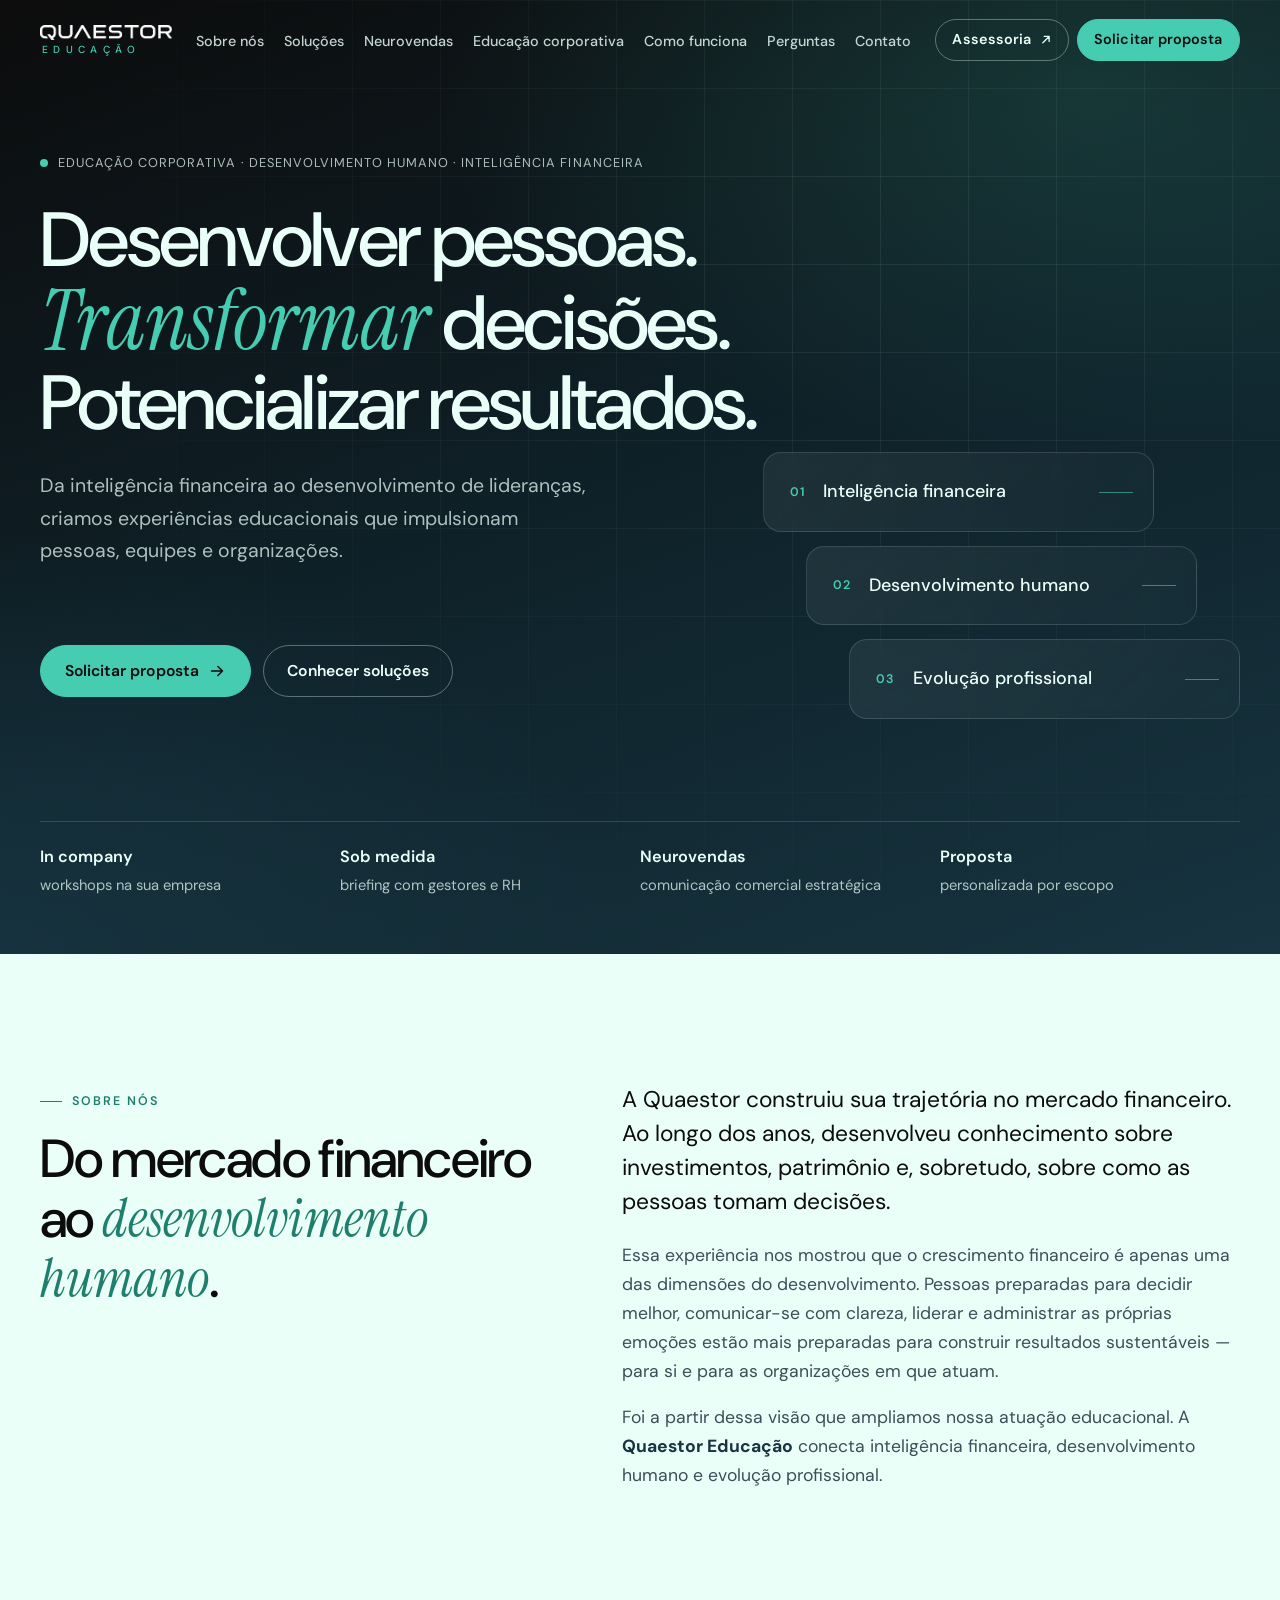
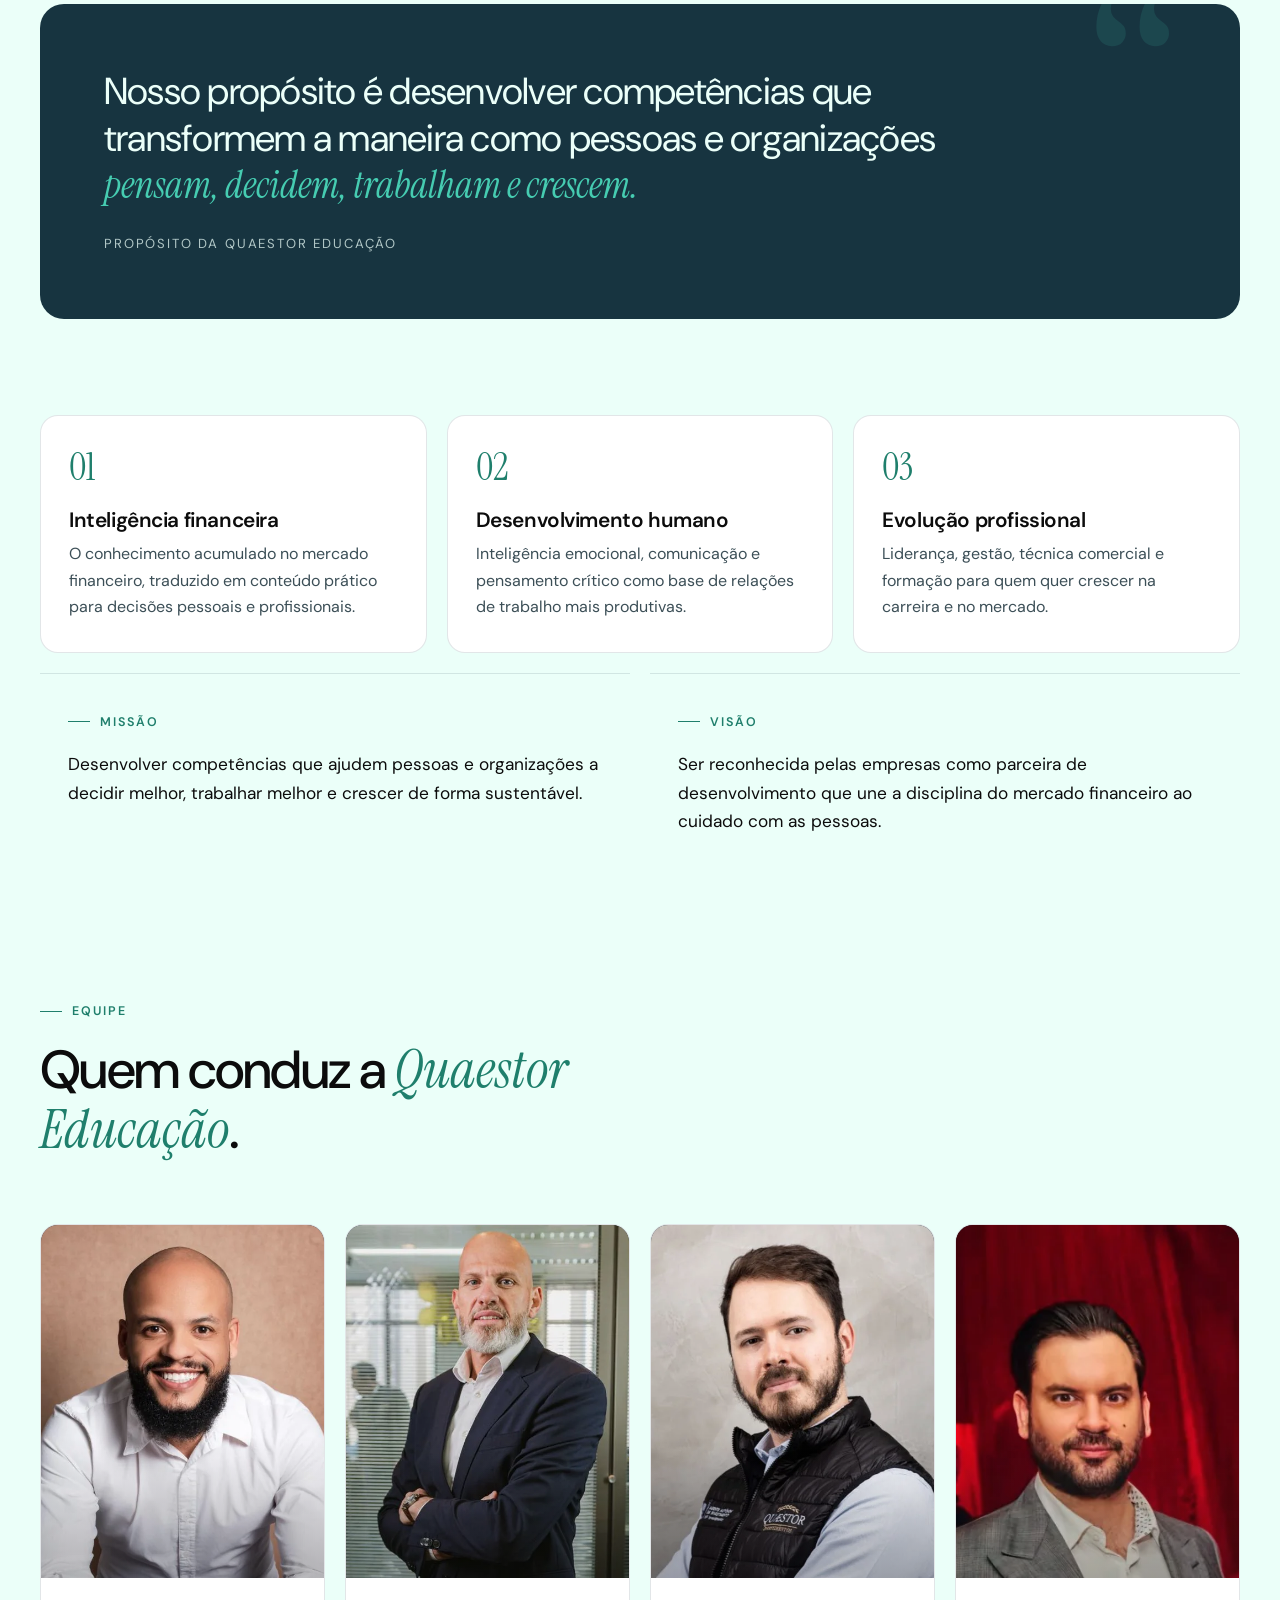
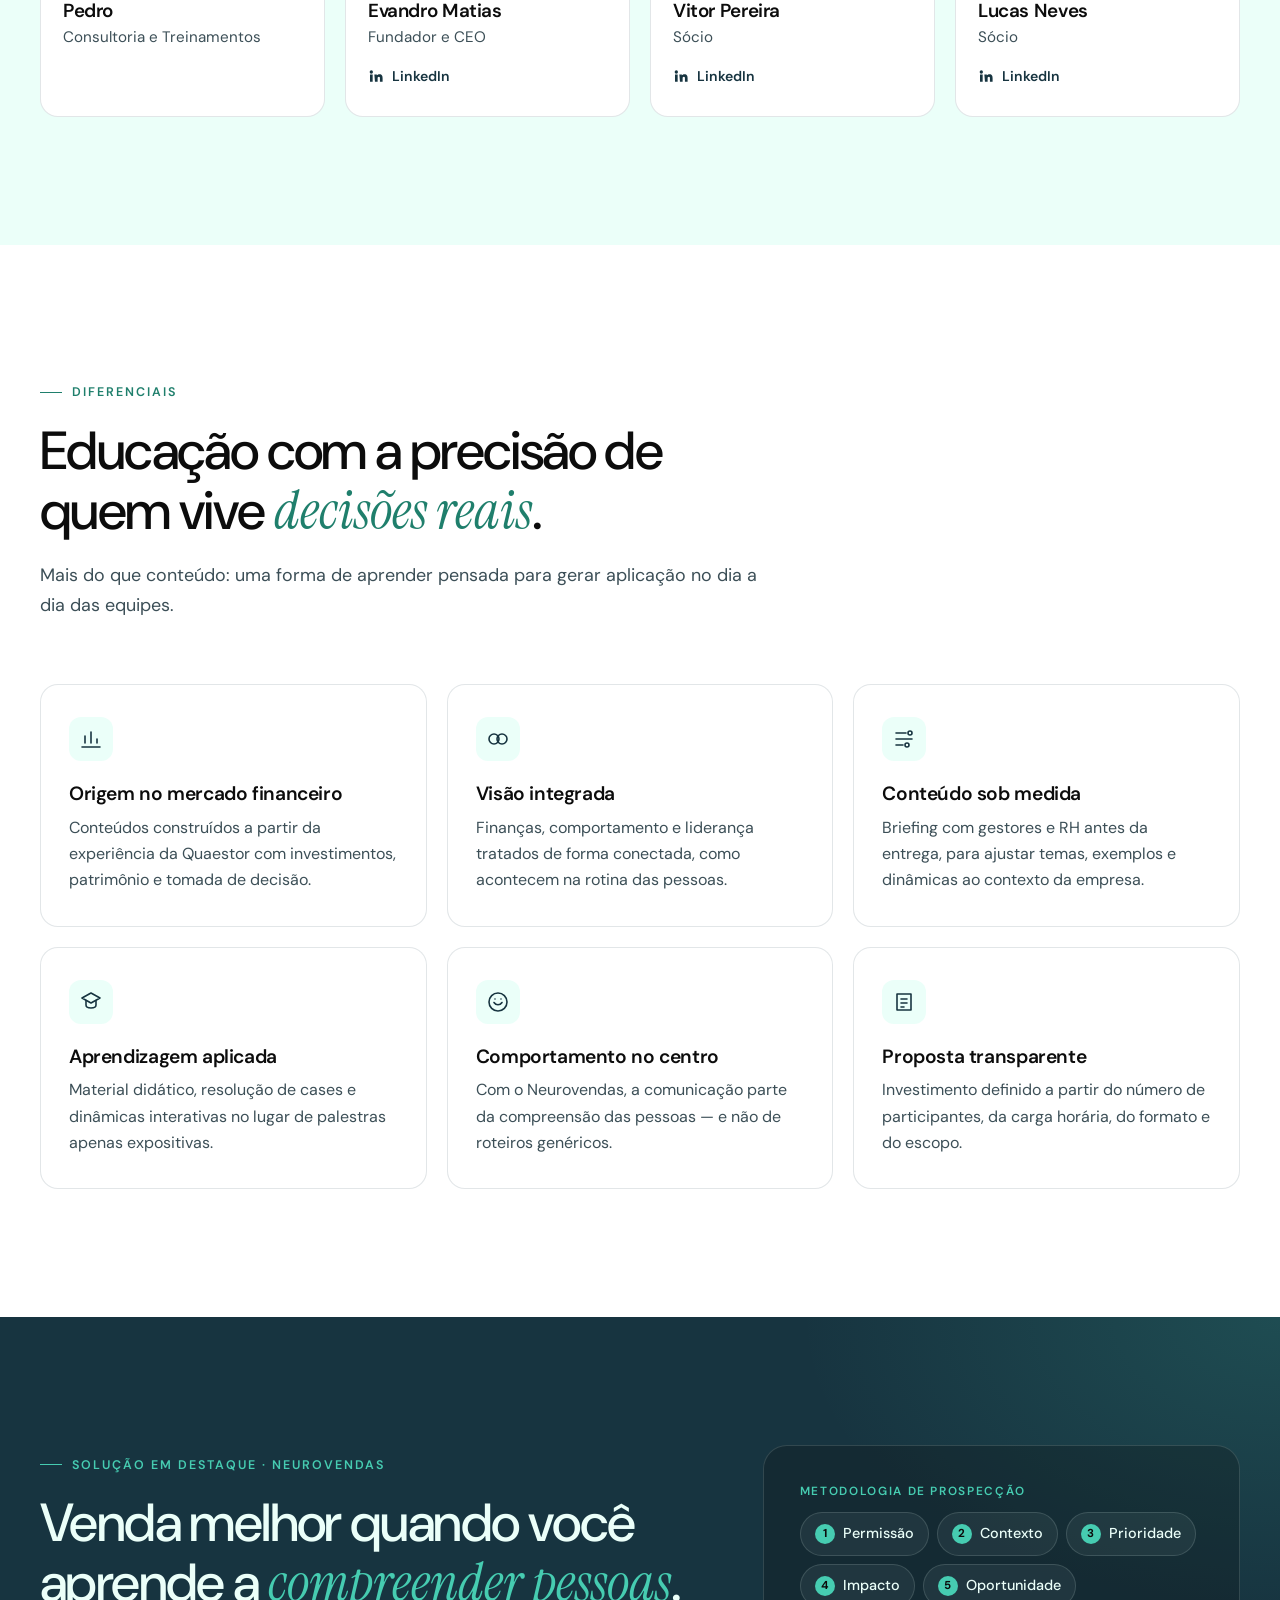
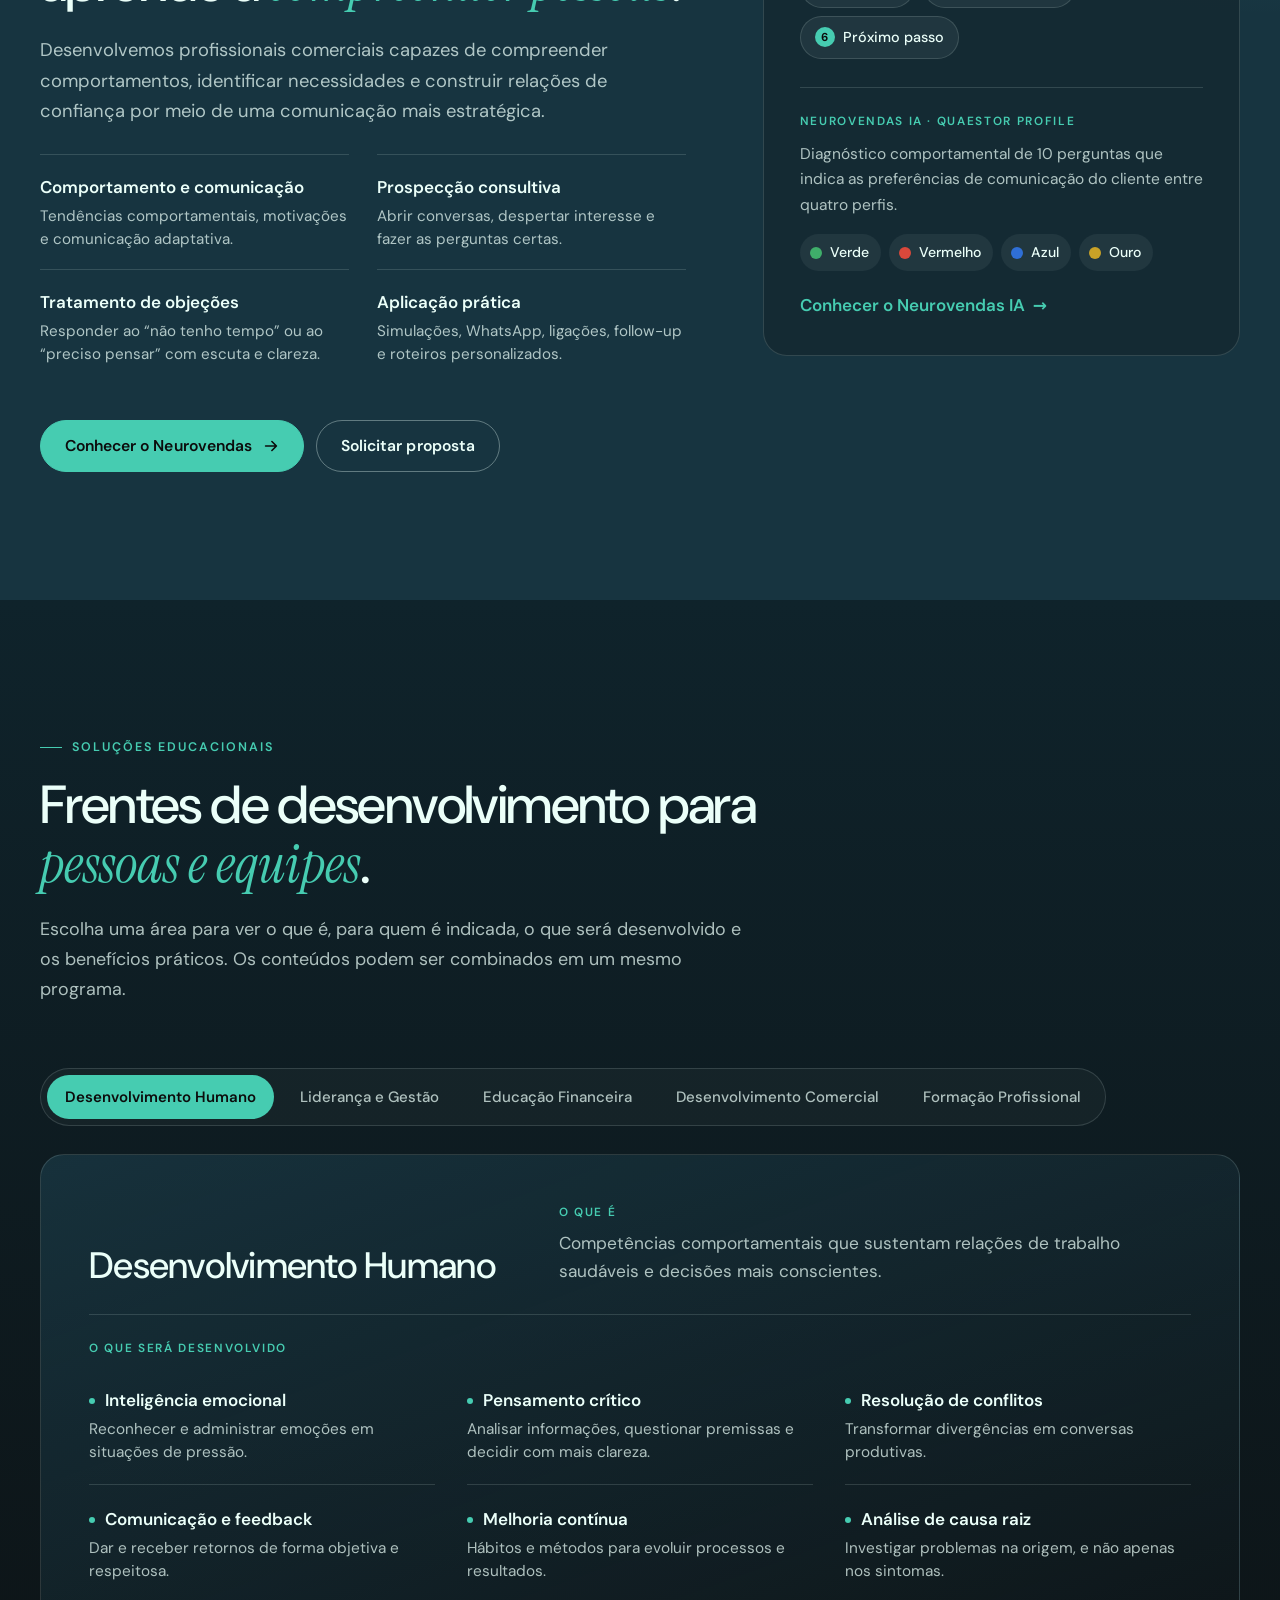
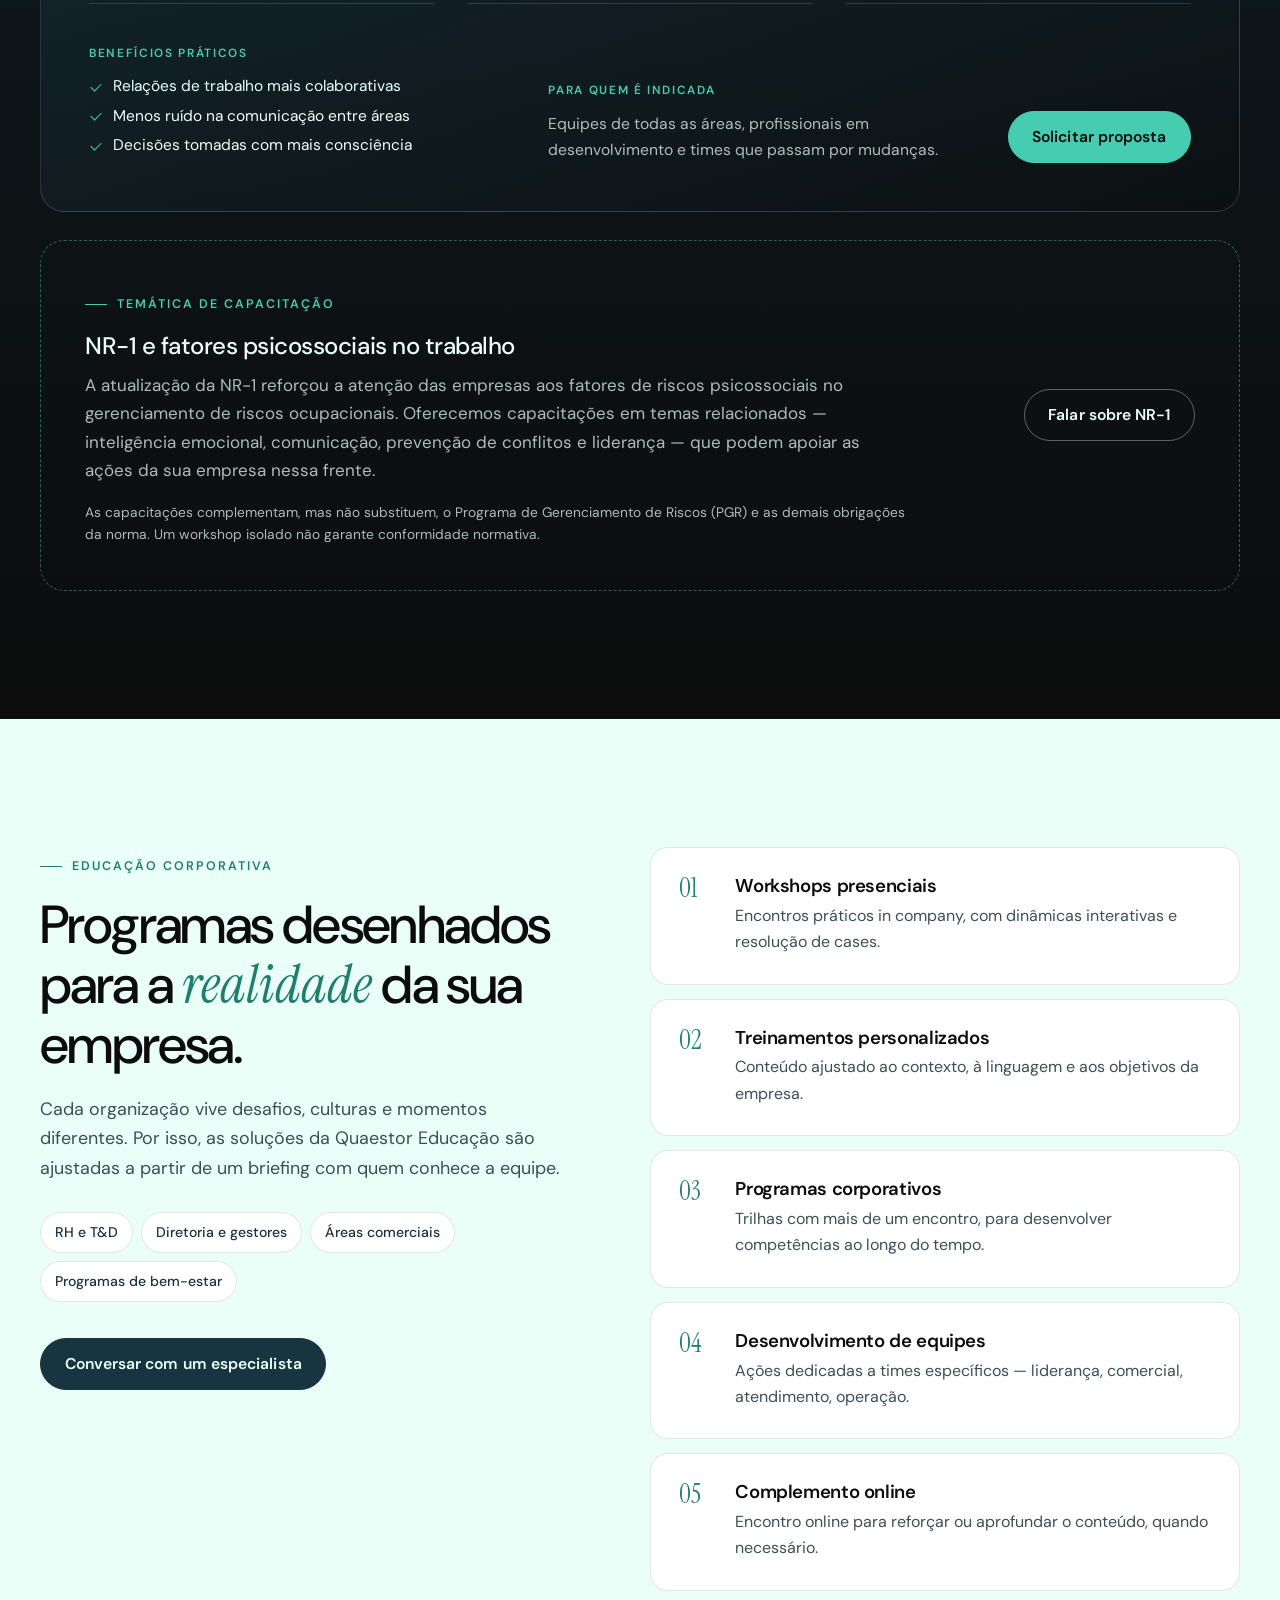
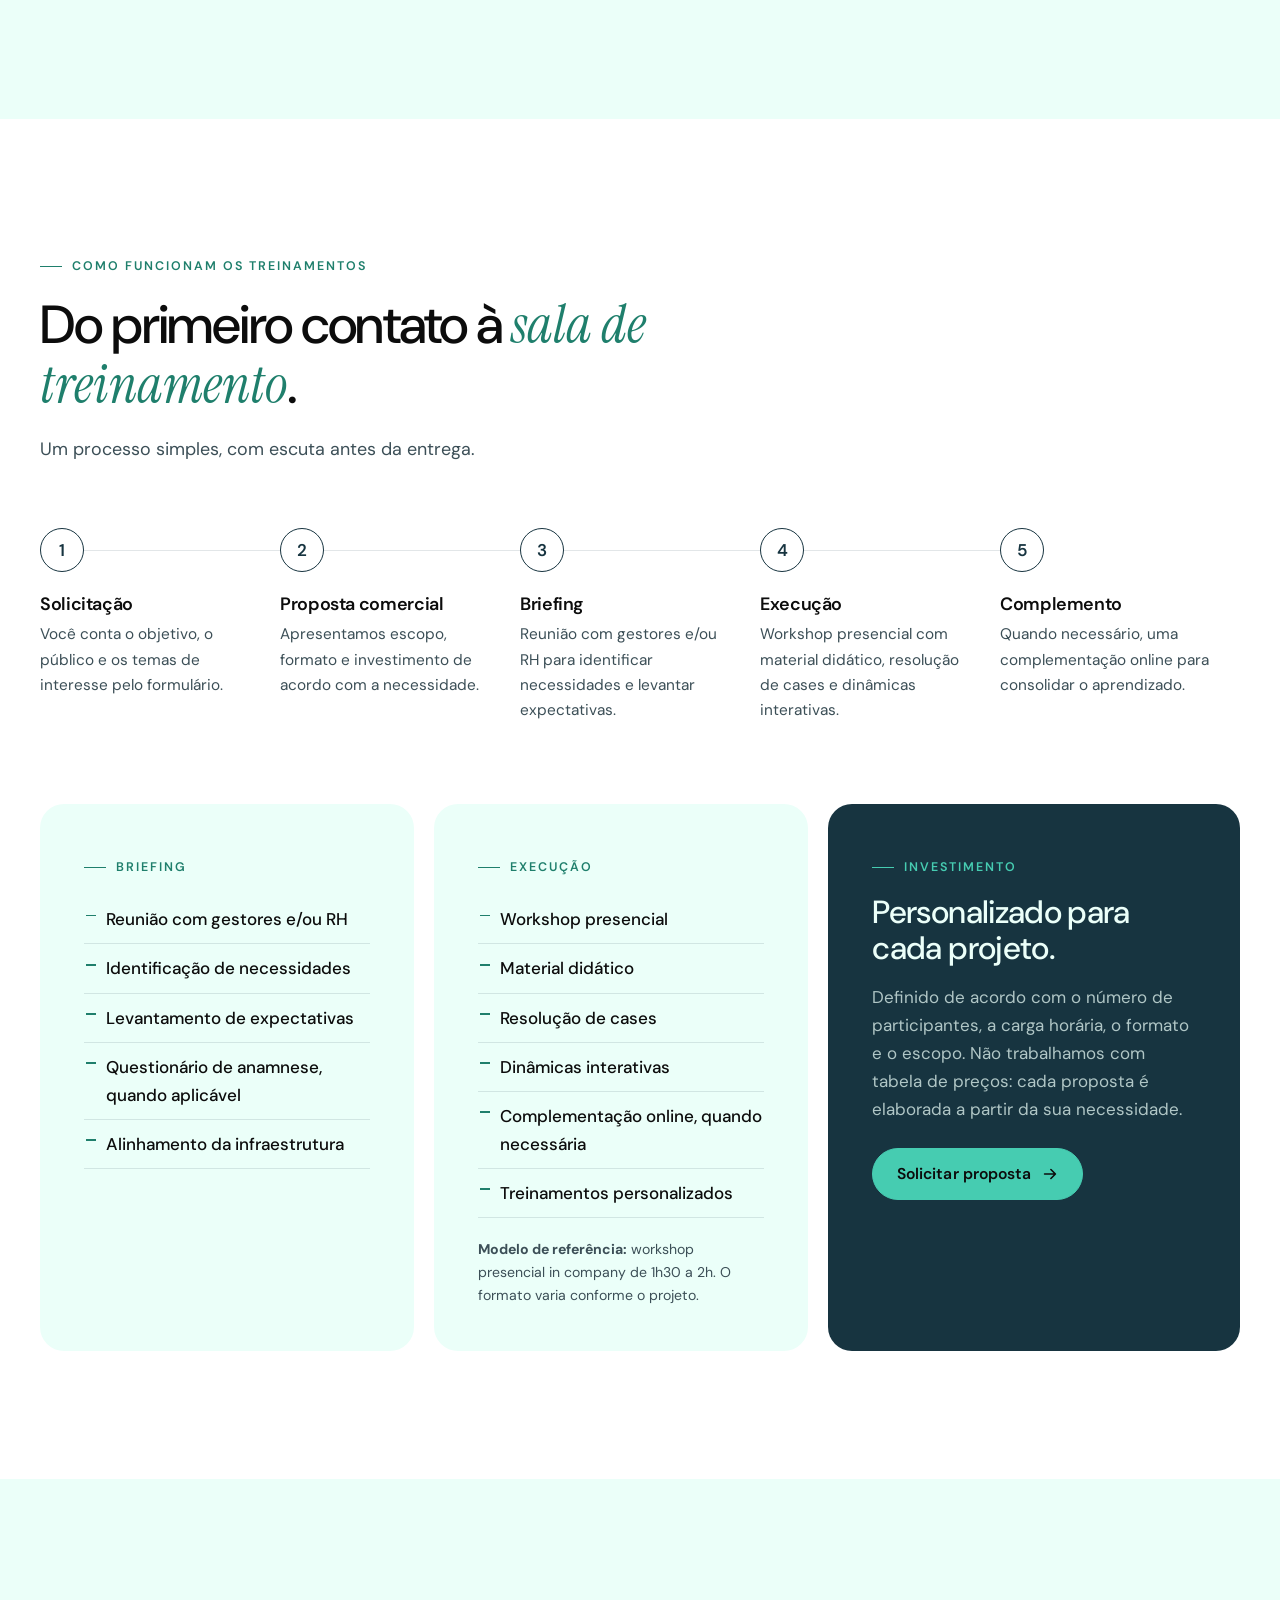
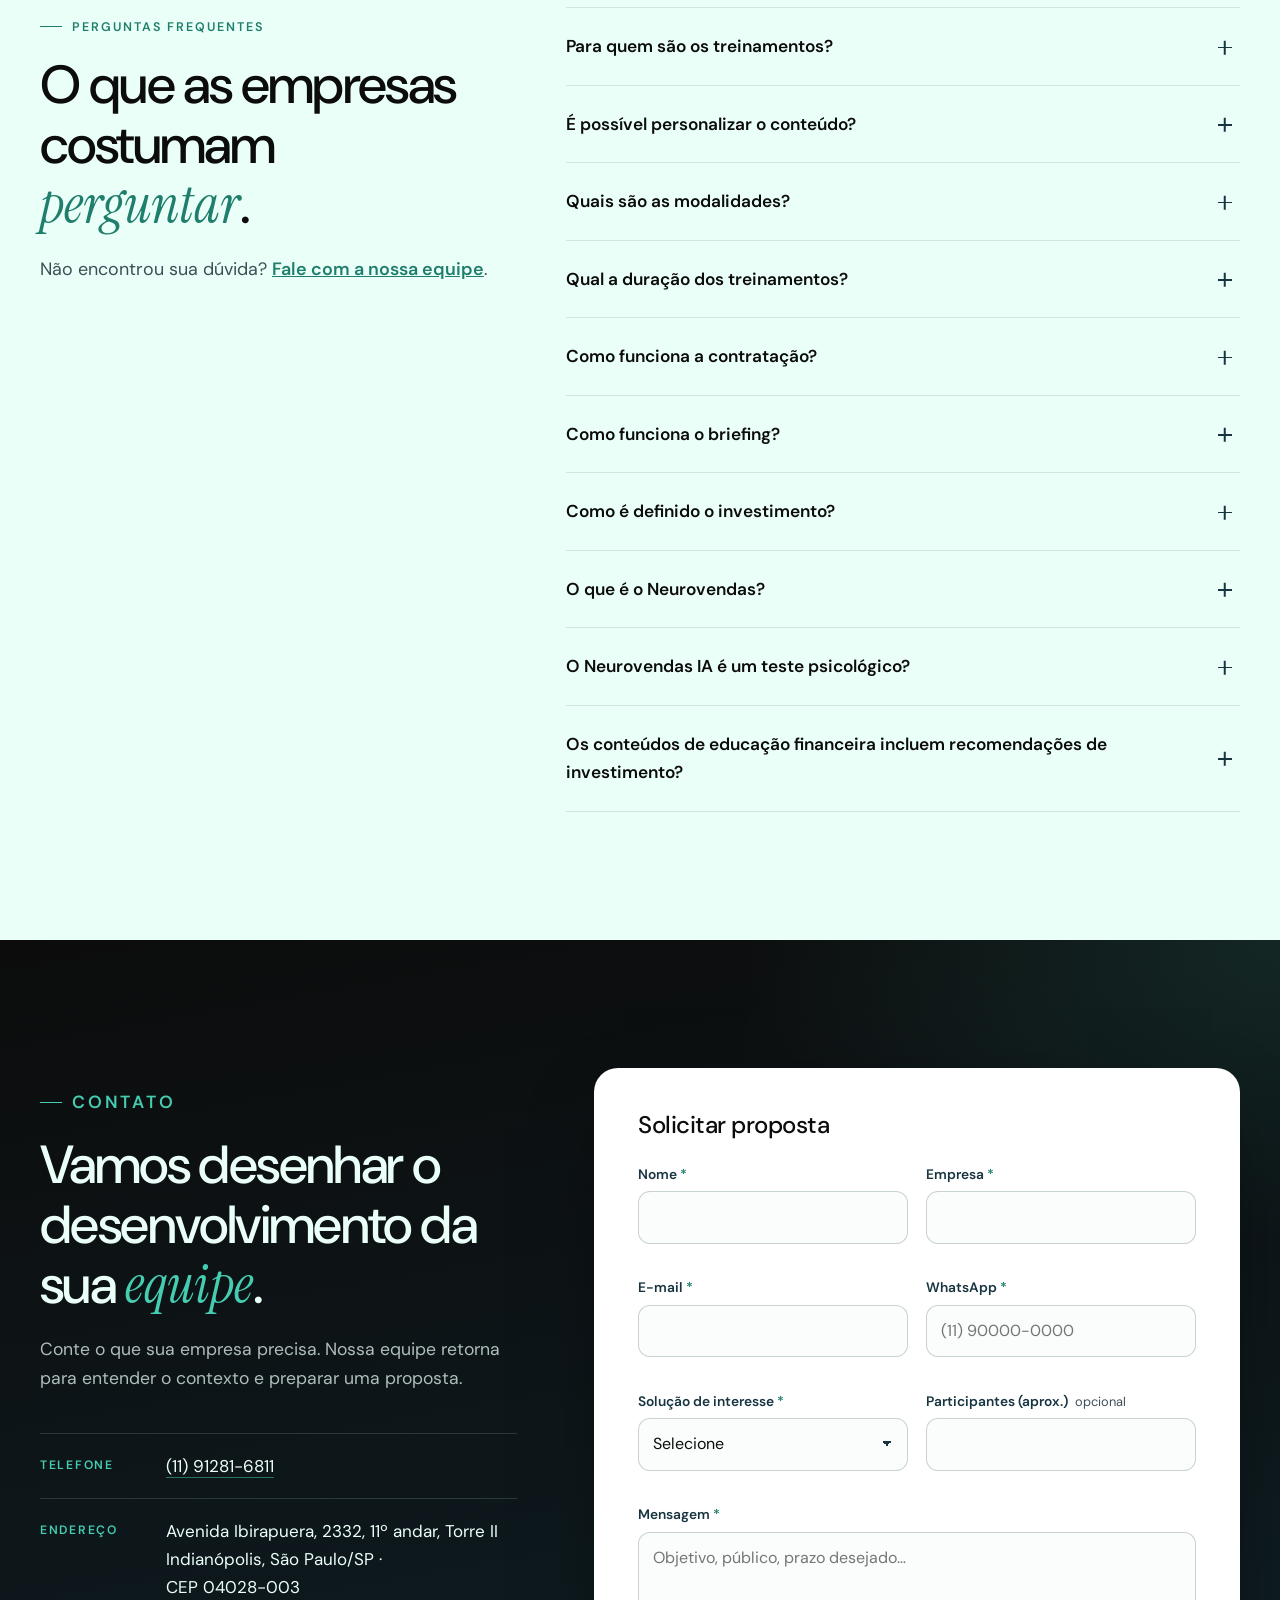
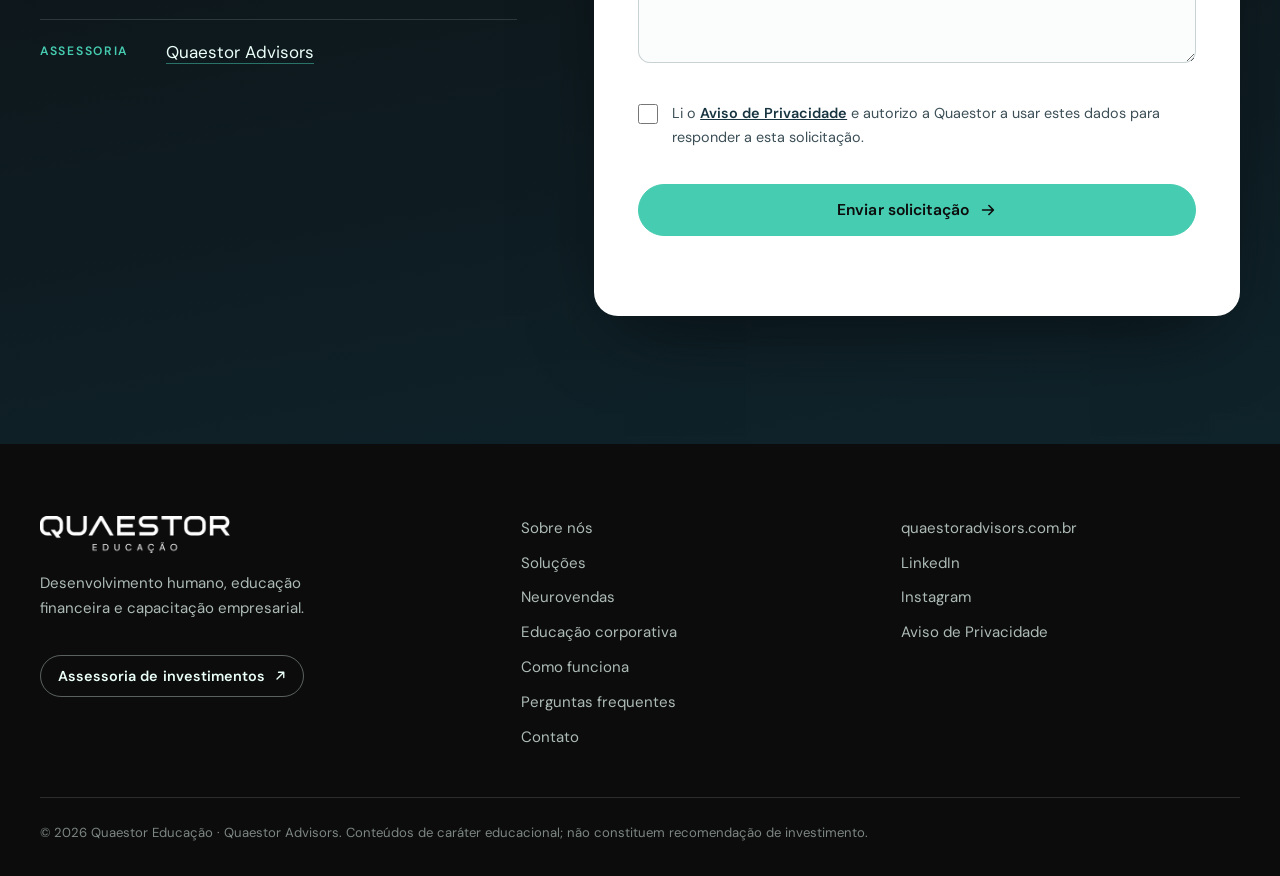
==== commit d497612c: "Equipe: fotos originais de Pedro, Evandro Matias, Vitor Pereira e Lucas Neves WebP na resolução orig" ====
--- a/index.html
+++ b/index.html
@@ -27,7 +27,7 @@
 <link rel="manifest" href="/site.webmanifest">
 <link rel="preload" href="/assets/fonts/DMSans-normal-300_700-latin.woff2" as="font" type="font/woff2" crossorigin>
 <link rel="preload" href="/assets/fonts/InstrumentSerif-italic-400-latin.woff2" as="font" type="font/woff2" crossorigin>
-<link rel="stylesheet" href="/assets/css/site.css?v=20261105b">
+<link rel="stylesheet" href="/assets/css/site.css?v=20261106">
 <script src="/assets/js/site.js?v=20261105b" defer></script>
 
 <script type="application/ld+json">
@@ -195,14 +195,14 @@
       </div>
       <ul class="pessoas">
         <li class="pessoa revela">
-          <div class="pessoa__foto" data-foto="pedro"><span aria-hidden="true">P</span></div>
+          <div class="pessoa__foto" data-foto="pedro"><img src="/assets/img/equipe/pedro.webp" width="640" height="640" alt="Pedro" loading="lazy" decoding="async"></div>
           <div class="pessoa__info">
             <h3>Pedro</h3>
             <p>Consultoria e Treinamentos</p>
           </div>
         </li>
         <li class="pessoa revela">
-          <div class="pessoa__foto" data-foto="evandro-matias"><span aria-hidden="true">EM</span></div>
+          <div class="pessoa__foto" data-foto="evandro-matias"><img src="/assets/img/equipe/evandro-matias.webp" width="640" height="640" alt="Evandro Matias" loading="lazy" decoding="async"></div>
           <div class="pessoa__info">
             <h3>Evandro Matias</h3>
             <p>Fundador e CEO</p>
@@ -210,7 +210,7 @@
           </div>
         </li>
         <li class="pessoa revela">
-          <div class="pessoa__foto" data-foto="vitor-pereira"><span aria-hidden="true">VP</span></div>
+          <div class="pessoa__foto" data-foto="vitor-pereira"><img src="/assets/img/equipe/vitor-pereira.webp" width="640" height="640" alt="Vitor Pereira" loading="lazy" decoding="async"></div>
           <div class="pessoa__info">
             <h3>Vitor Pereira</h3>
             <p>Sócio</p>
@@ -218,7 +218,7 @@
           </div>
         </li>
         <li class="pessoa revela">
-          <div class="pessoa__foto" data-foto="lucas-neves"><span aria-hidden="true">LN</span></div>
+          <div class="pessoa__foto" data-foto="lucas-neves"><img src="/assets/img/equipe/lucas-neves.webp" width="400" height="400" alt="Lucas Neves" loading="lazy" decoding="async"></div>
           <div class="pessoa__info">
             <h3>Lucas Neves</h3>
             <p>Sócio</p>
--- a/assets/css/site.css
+++ b/assets/css/site.css
@@ -405,7 +405,7 @@
 .pessoa { border-radius: var(--raio); background: var(--branco); border: 1px solid var(--linha-clara); overflow: hidden; transition: transform .45s var(--ease), box-shadow .45s var(--ease); }
 .pessoa:hover { transform: translateY(-4px); box-shadow: var(--sombra); }
 .pessoa__foto { position: relative; aspect-ratio: 4 / 5; background: linear-gradient(160deg, var(--petroleo), var(--petroleo-fundo)); display: grid; place-items: center; overflow: hidden; }
-.pessoa__foto img { position: absolute; inset: 0; width: 100%; height: 100%; object-fit: cover; object-position: 50% 22%; filter: saturate(.92); transition: transform .8s var(--ease), filter .5s; }
+.pessoa__foto img { position: absolute; inset: 0; width: 100%; height: 100%; object-fit: cover; object-position: var(--foco, 50% 30%); filter: saturate(.92); transition: transform .8s var(--ease), filter .5s; }
 .pessoa:hover .pessoa__foto img { transform: scale(1.035); filter: saturate(1); }
 .pessoa__foto span { font-family: var(--f-serif); font-size: clamp(3rem, 6vw, 4.6rem); color: var(--menta); letter-spacing: .02em; }
 .pessoa__foto::after { content: ""; position: absolute; inset: auto 0 0; height: 40%; background: linear-gradient(transparent, rgba(12, 12, 12, .28)); pointer-events: none; }
@@ -519,3 +519,8 @@
   .nv-blocos, .nv-grade, .ia-etapas, .perfis, .passos, .modelo--3 { grid-template-columns: 1fr; }
   .modelo--3 .modelo__inv { grid-column: auto; }
 }
+/* foco de cada foto da equipe (fotos originais quadradas, cortadas só na lateral) */
+[data-foto="pedro"] img { --foco: 50% 30%; }
+[data-foto="evandro-matias"] img { --foco: 56% 30%; }
+[data-foto="vitor-pereira"] img { --foco: 50% 30%; }
+[data-foto="lucas-neves"] img { --foco: 78% 30%; }
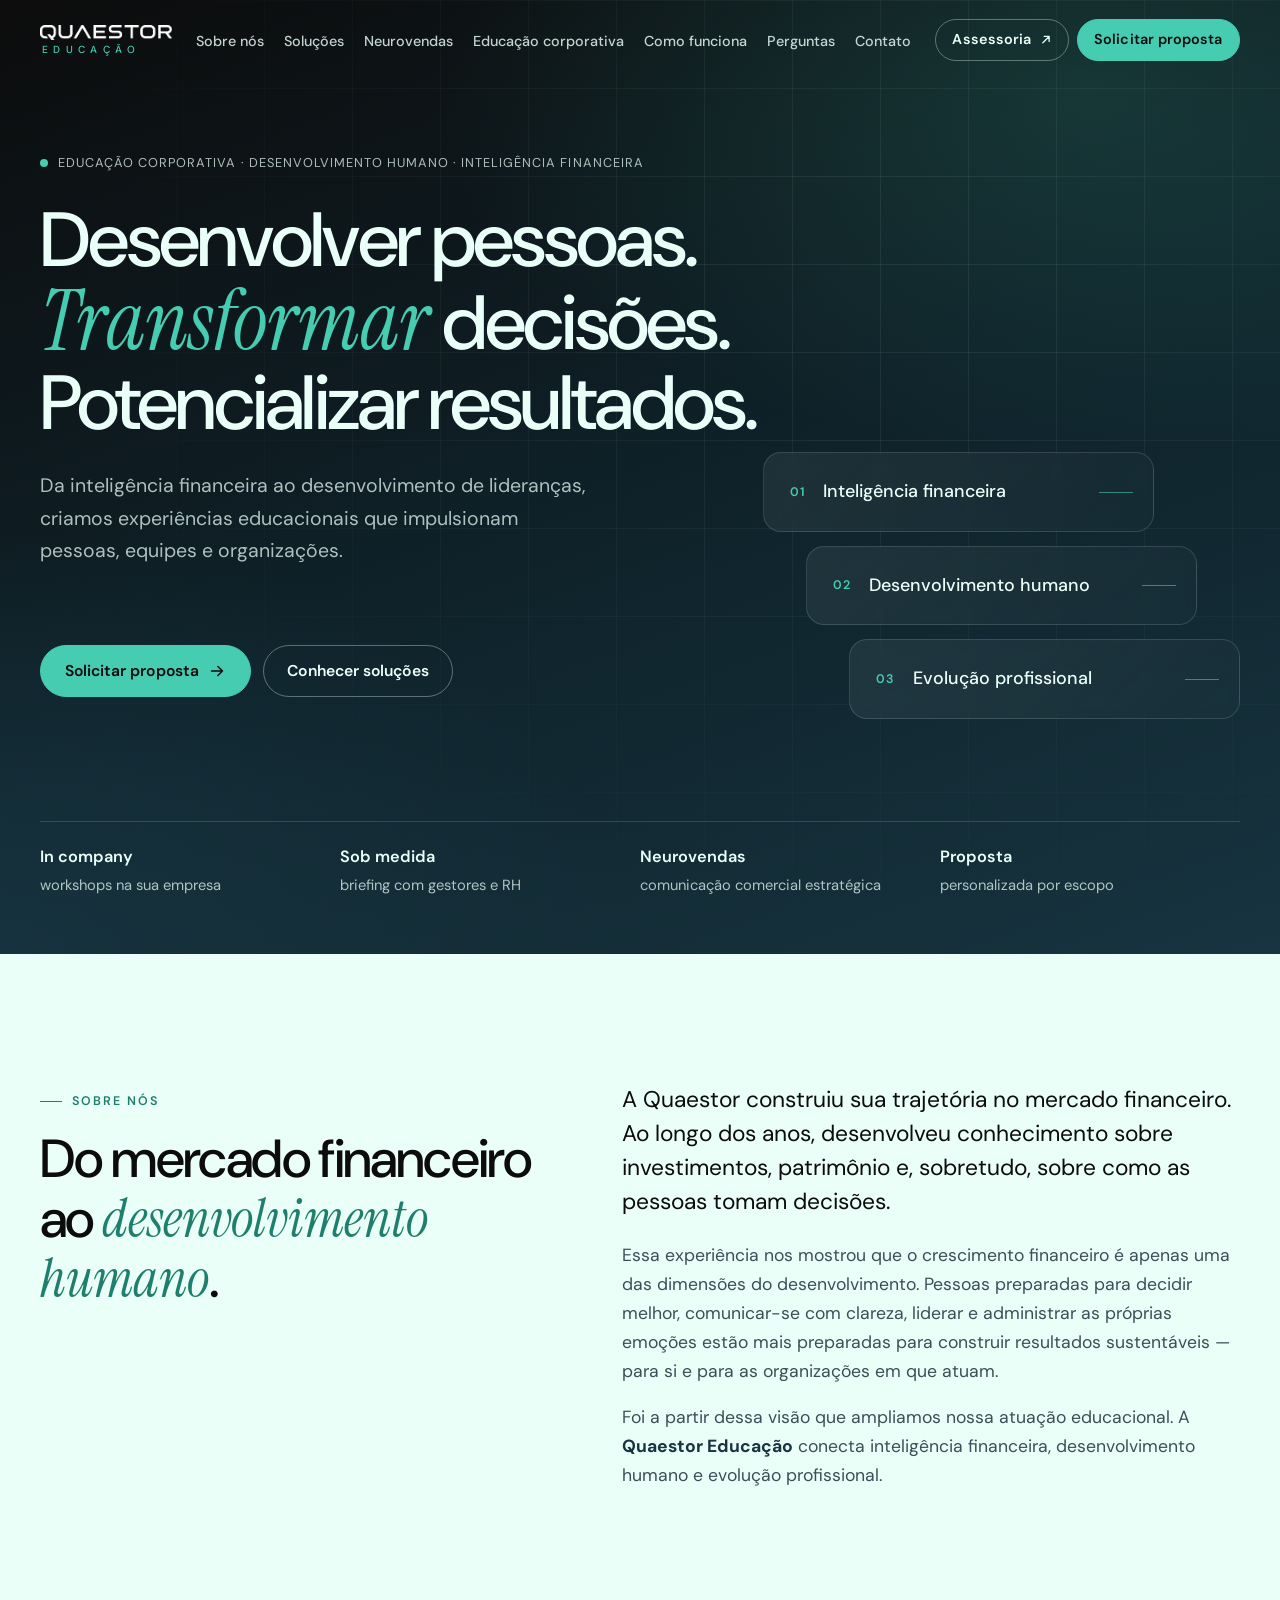
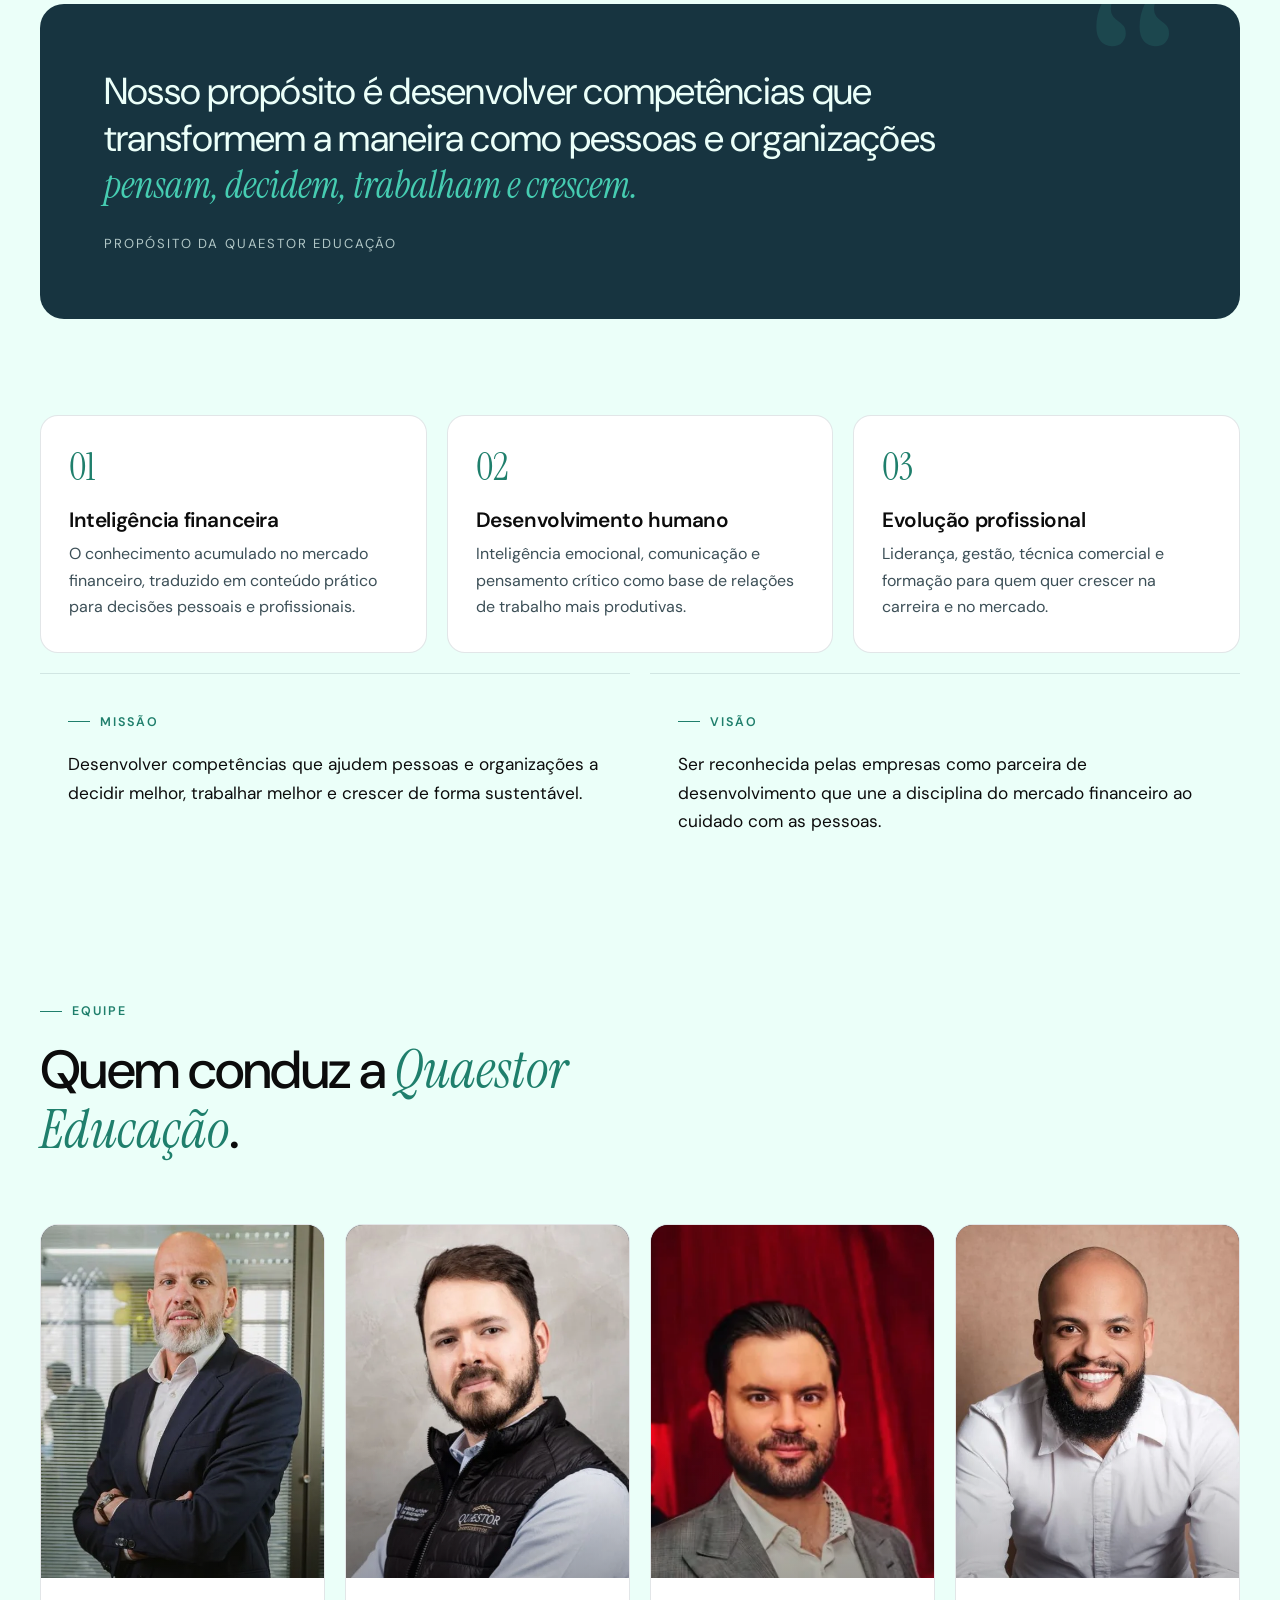
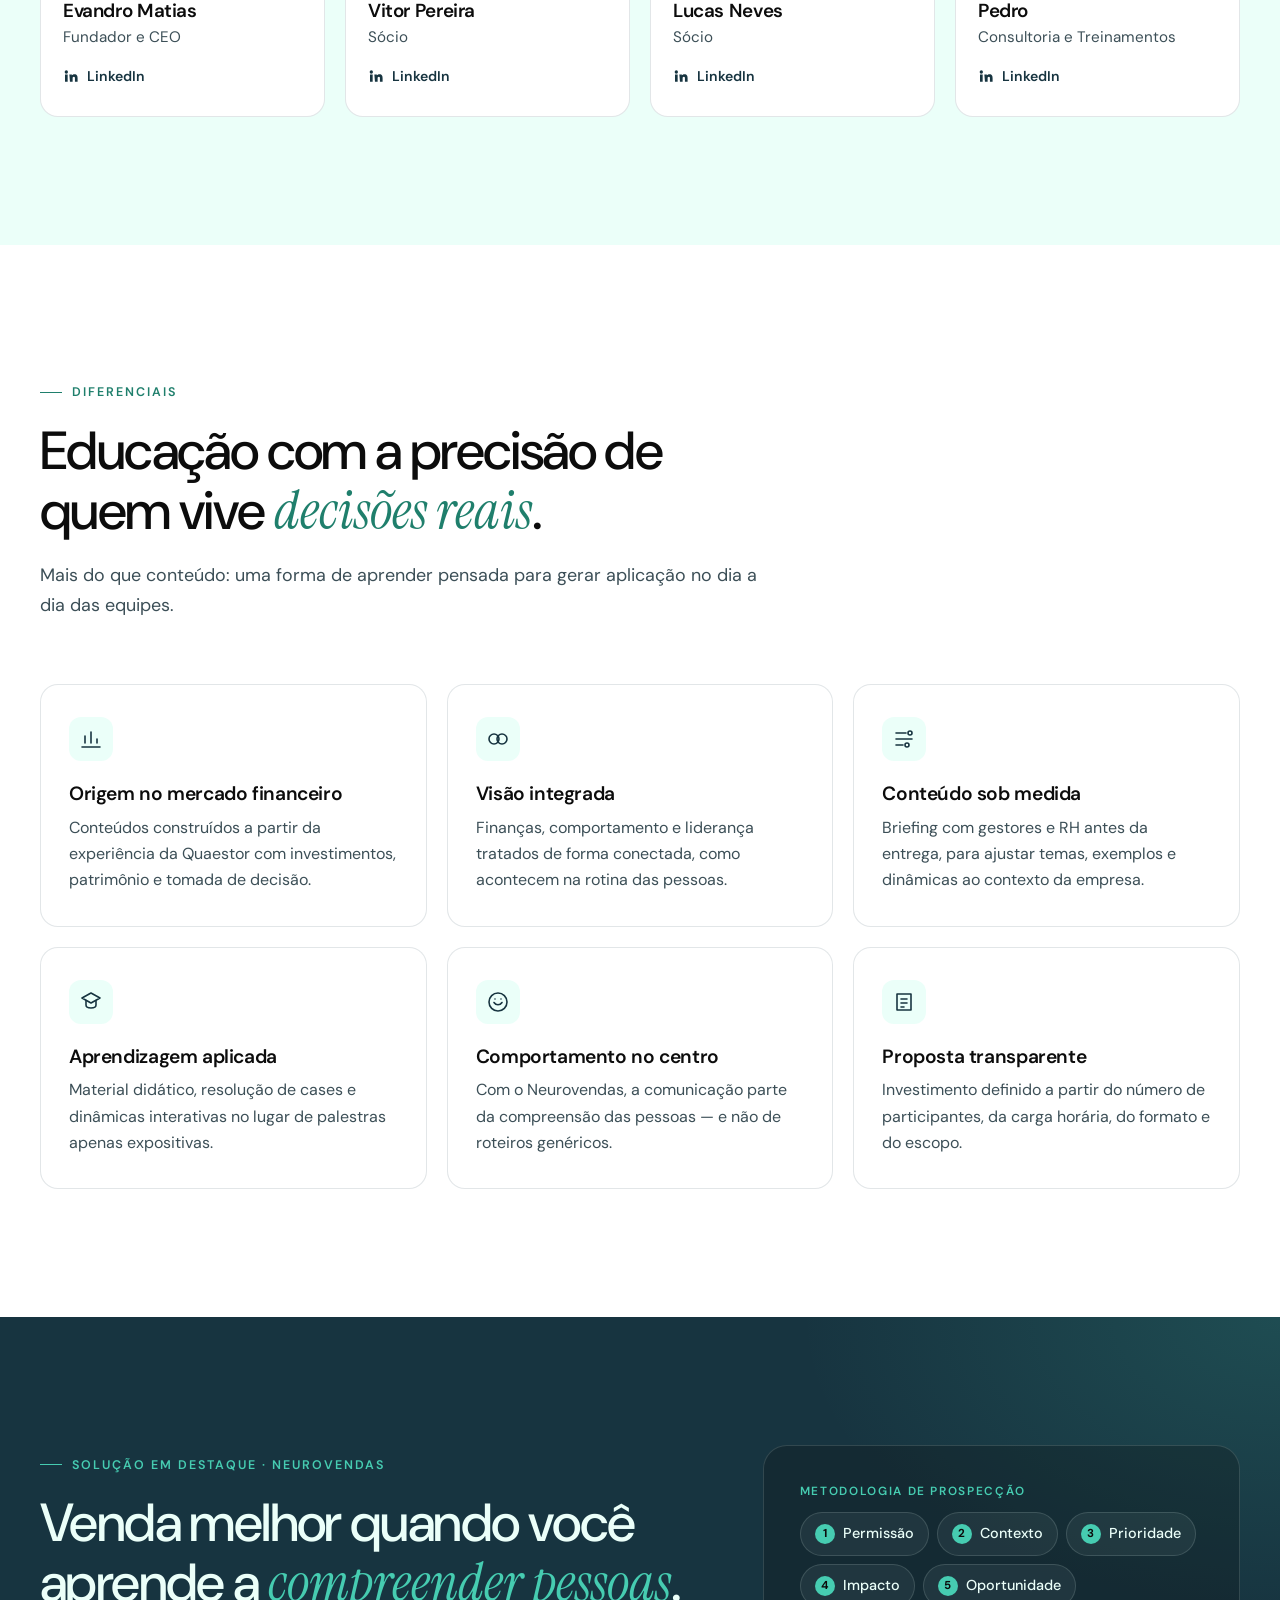
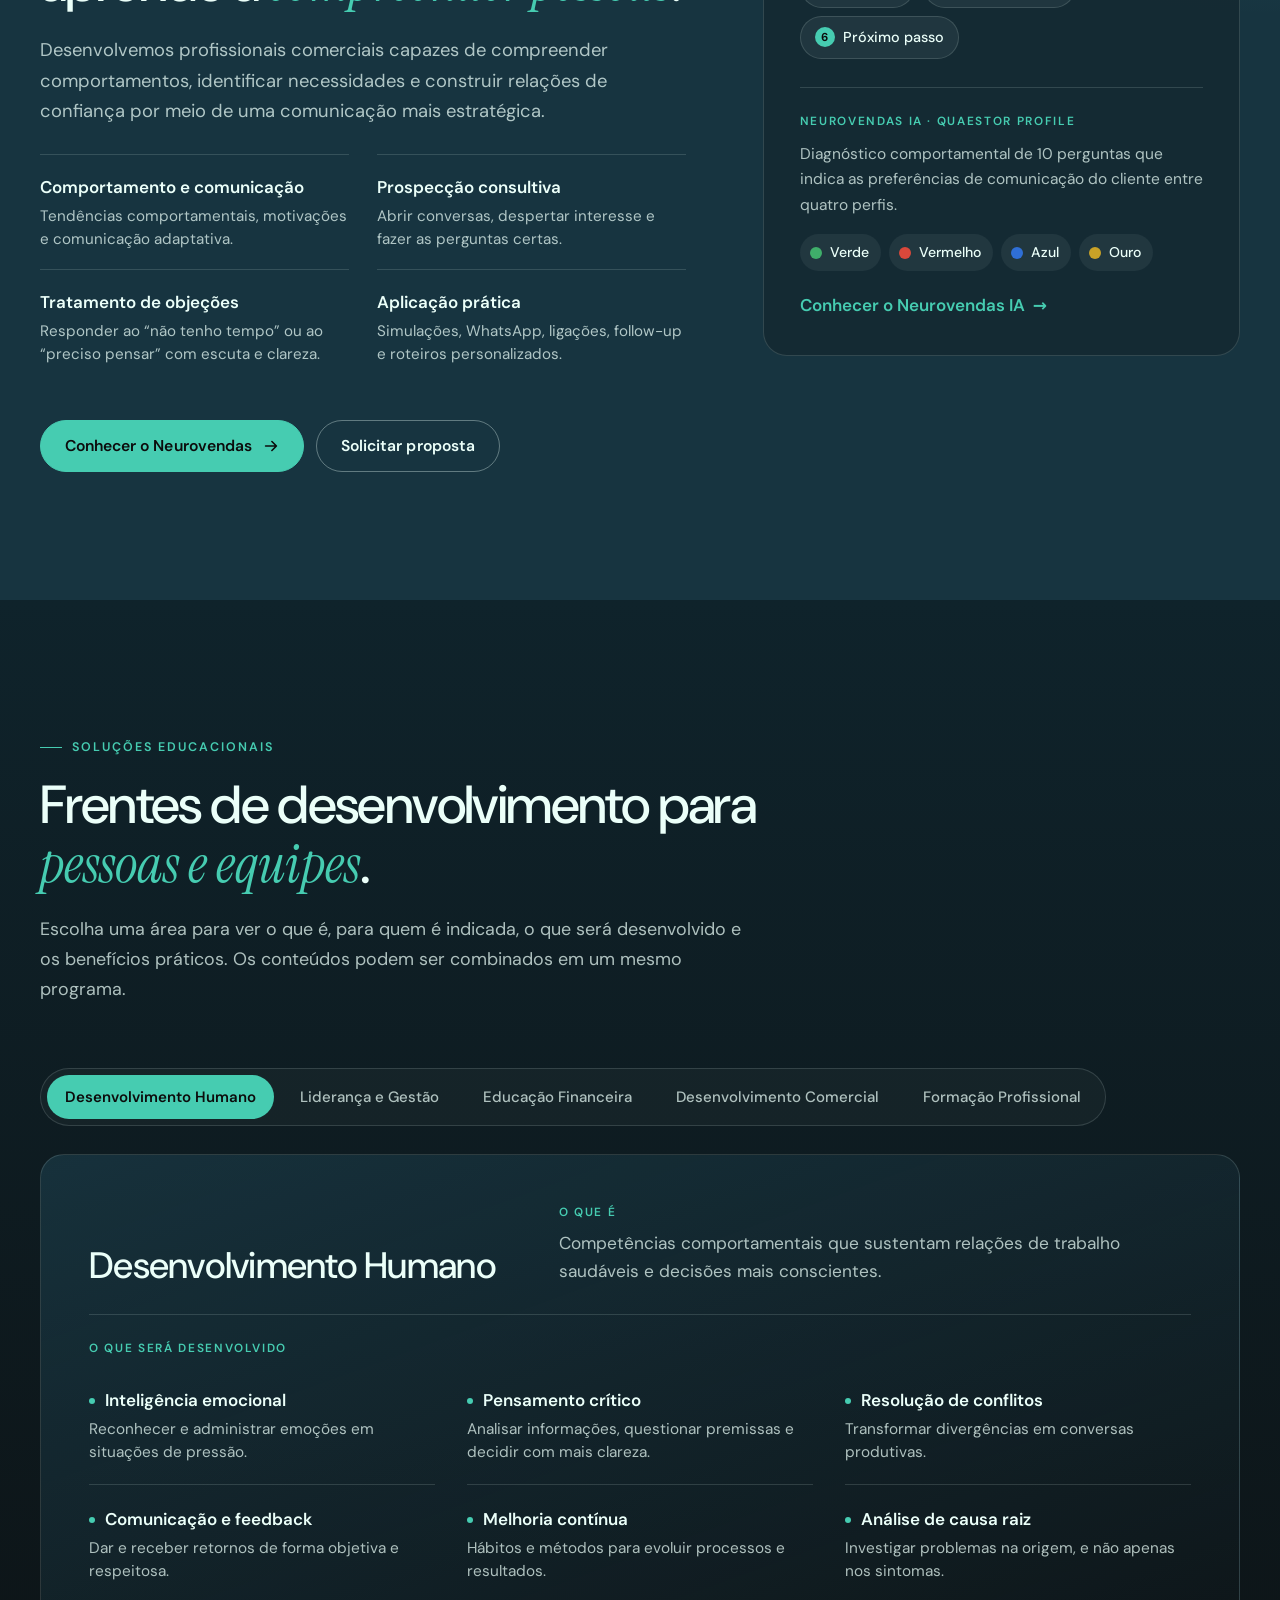
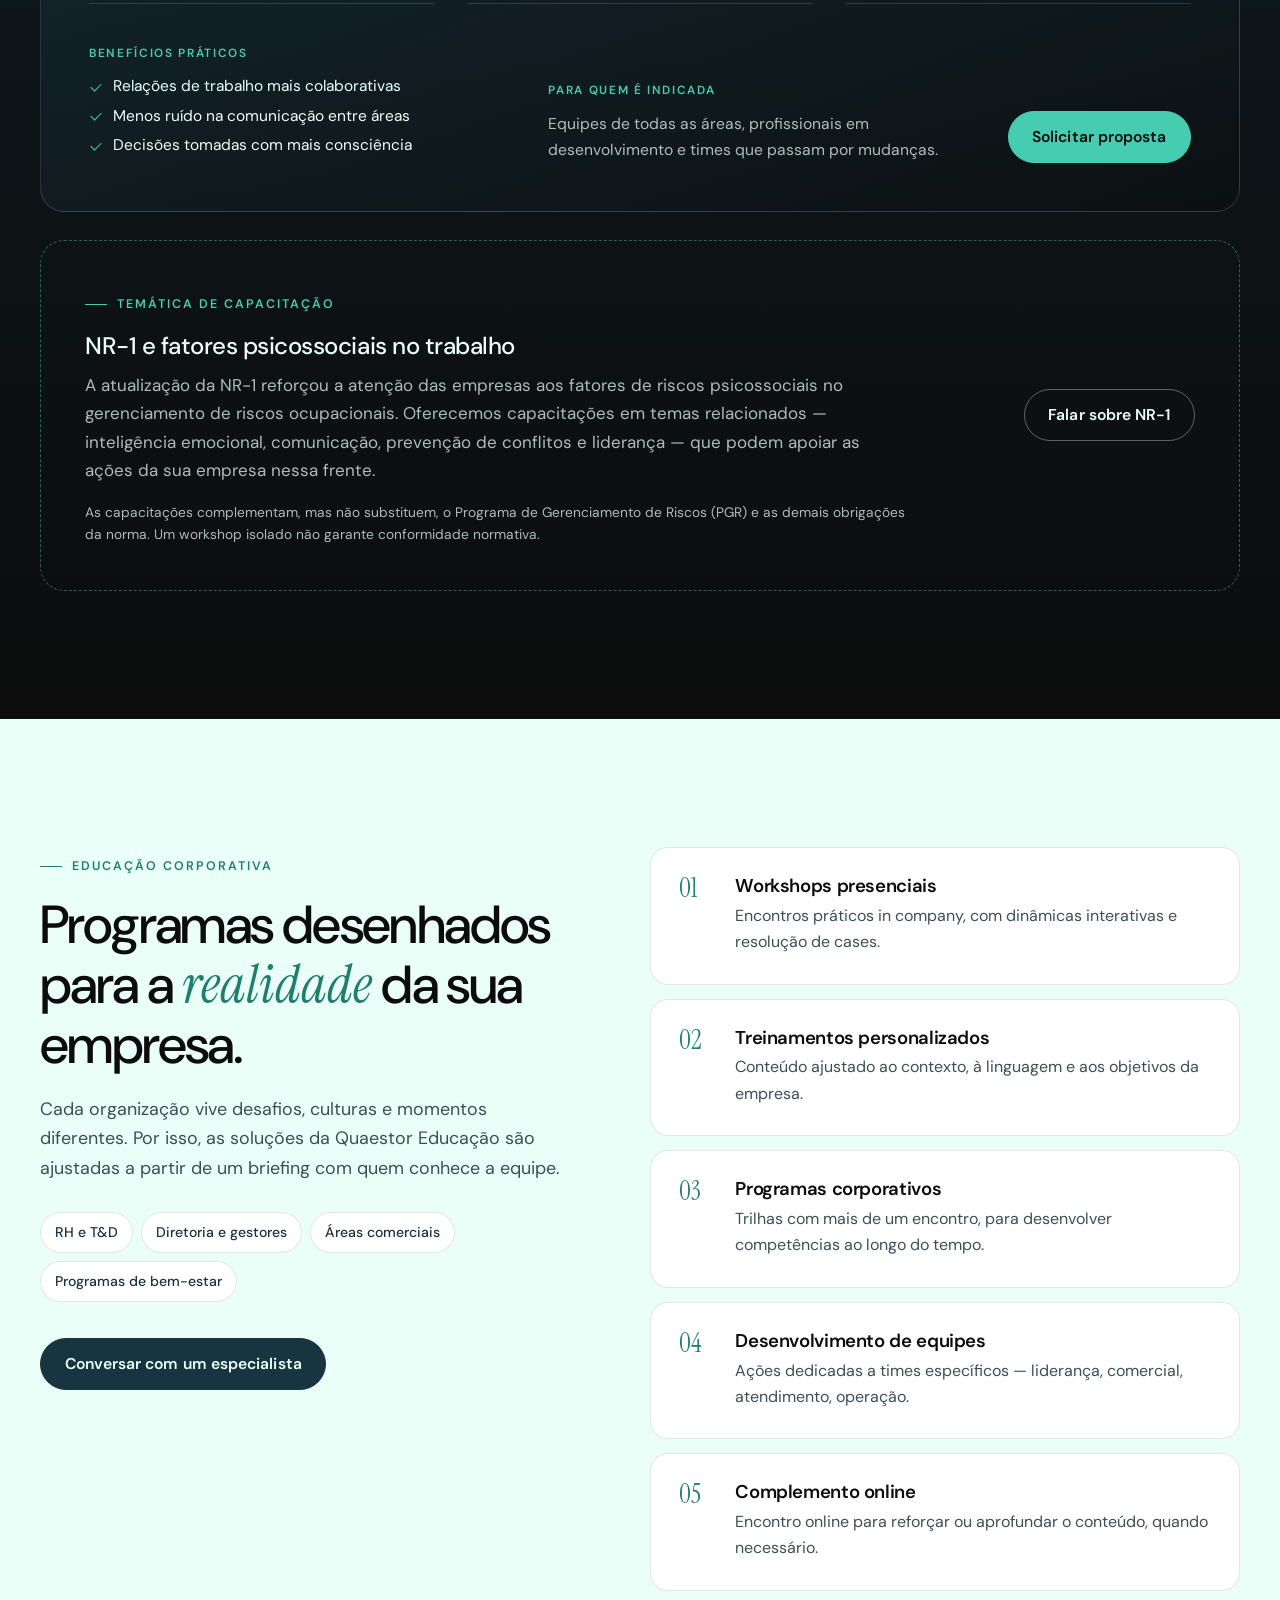
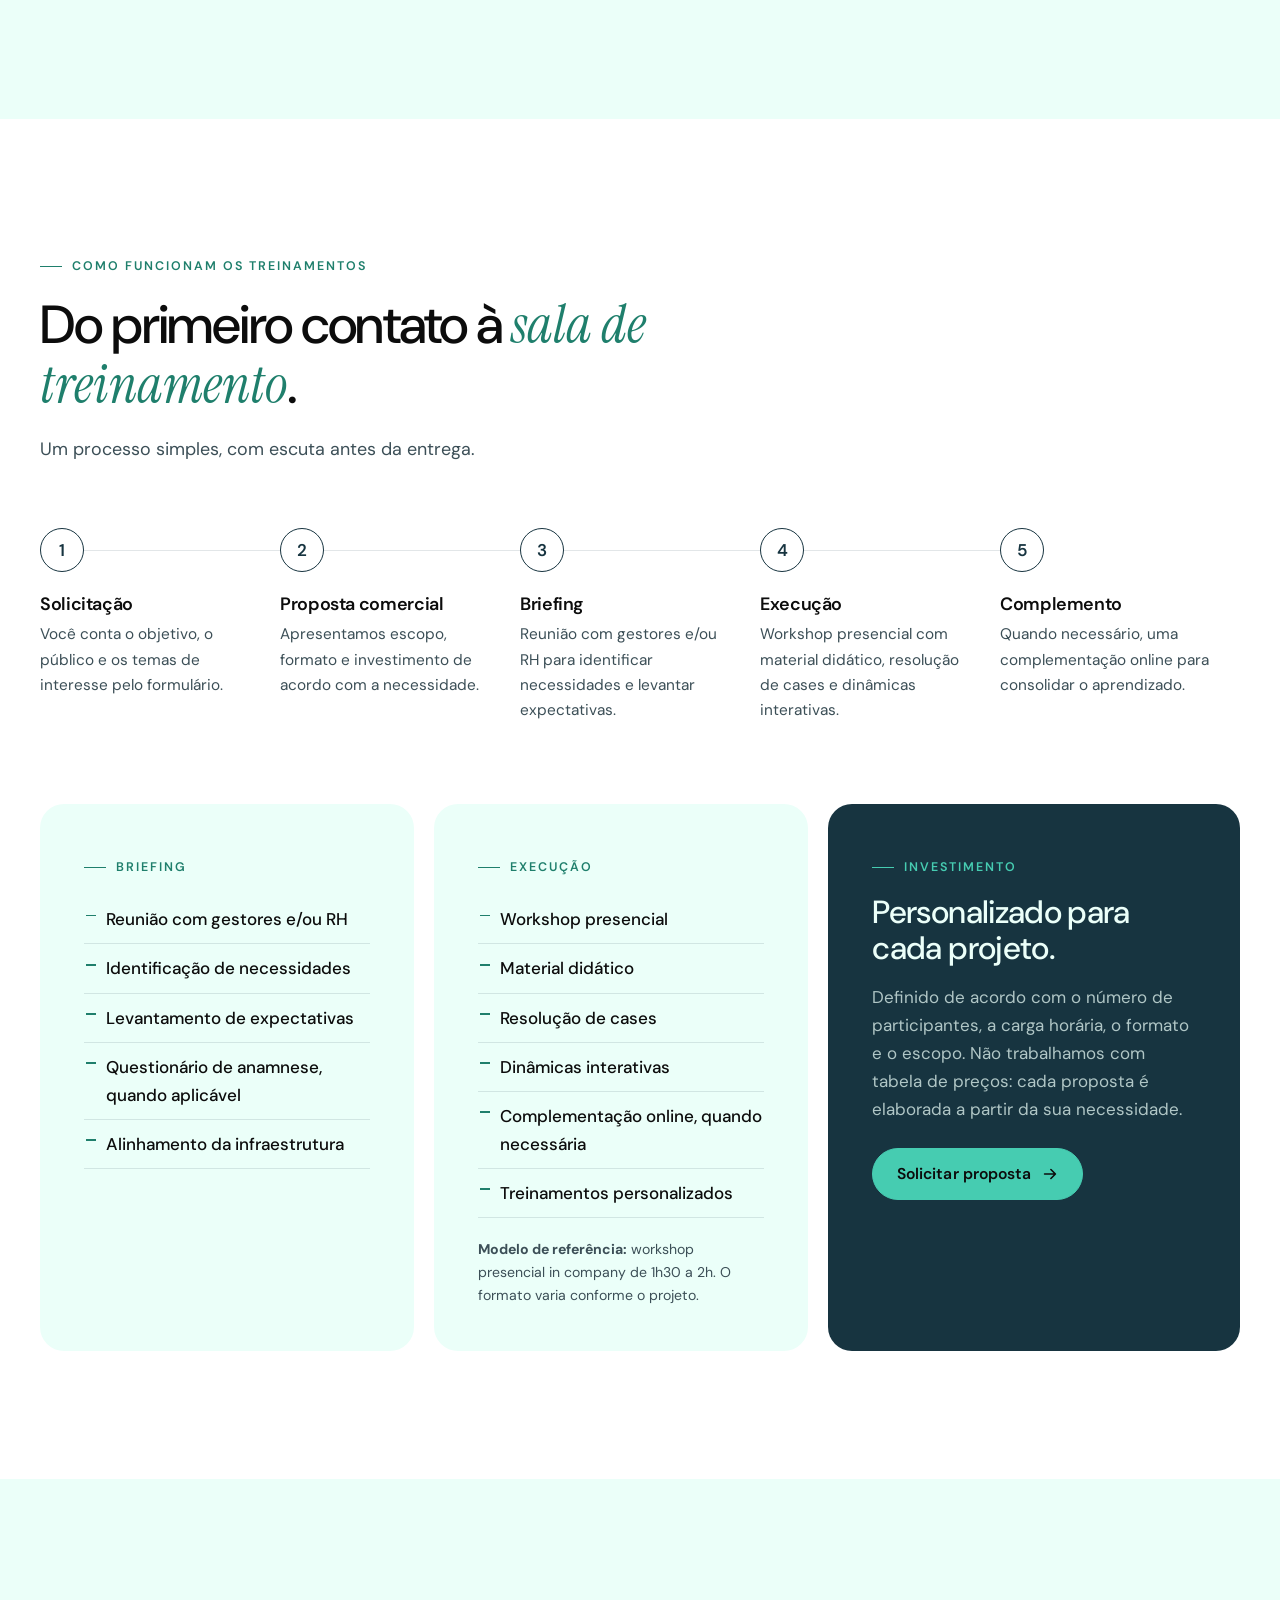
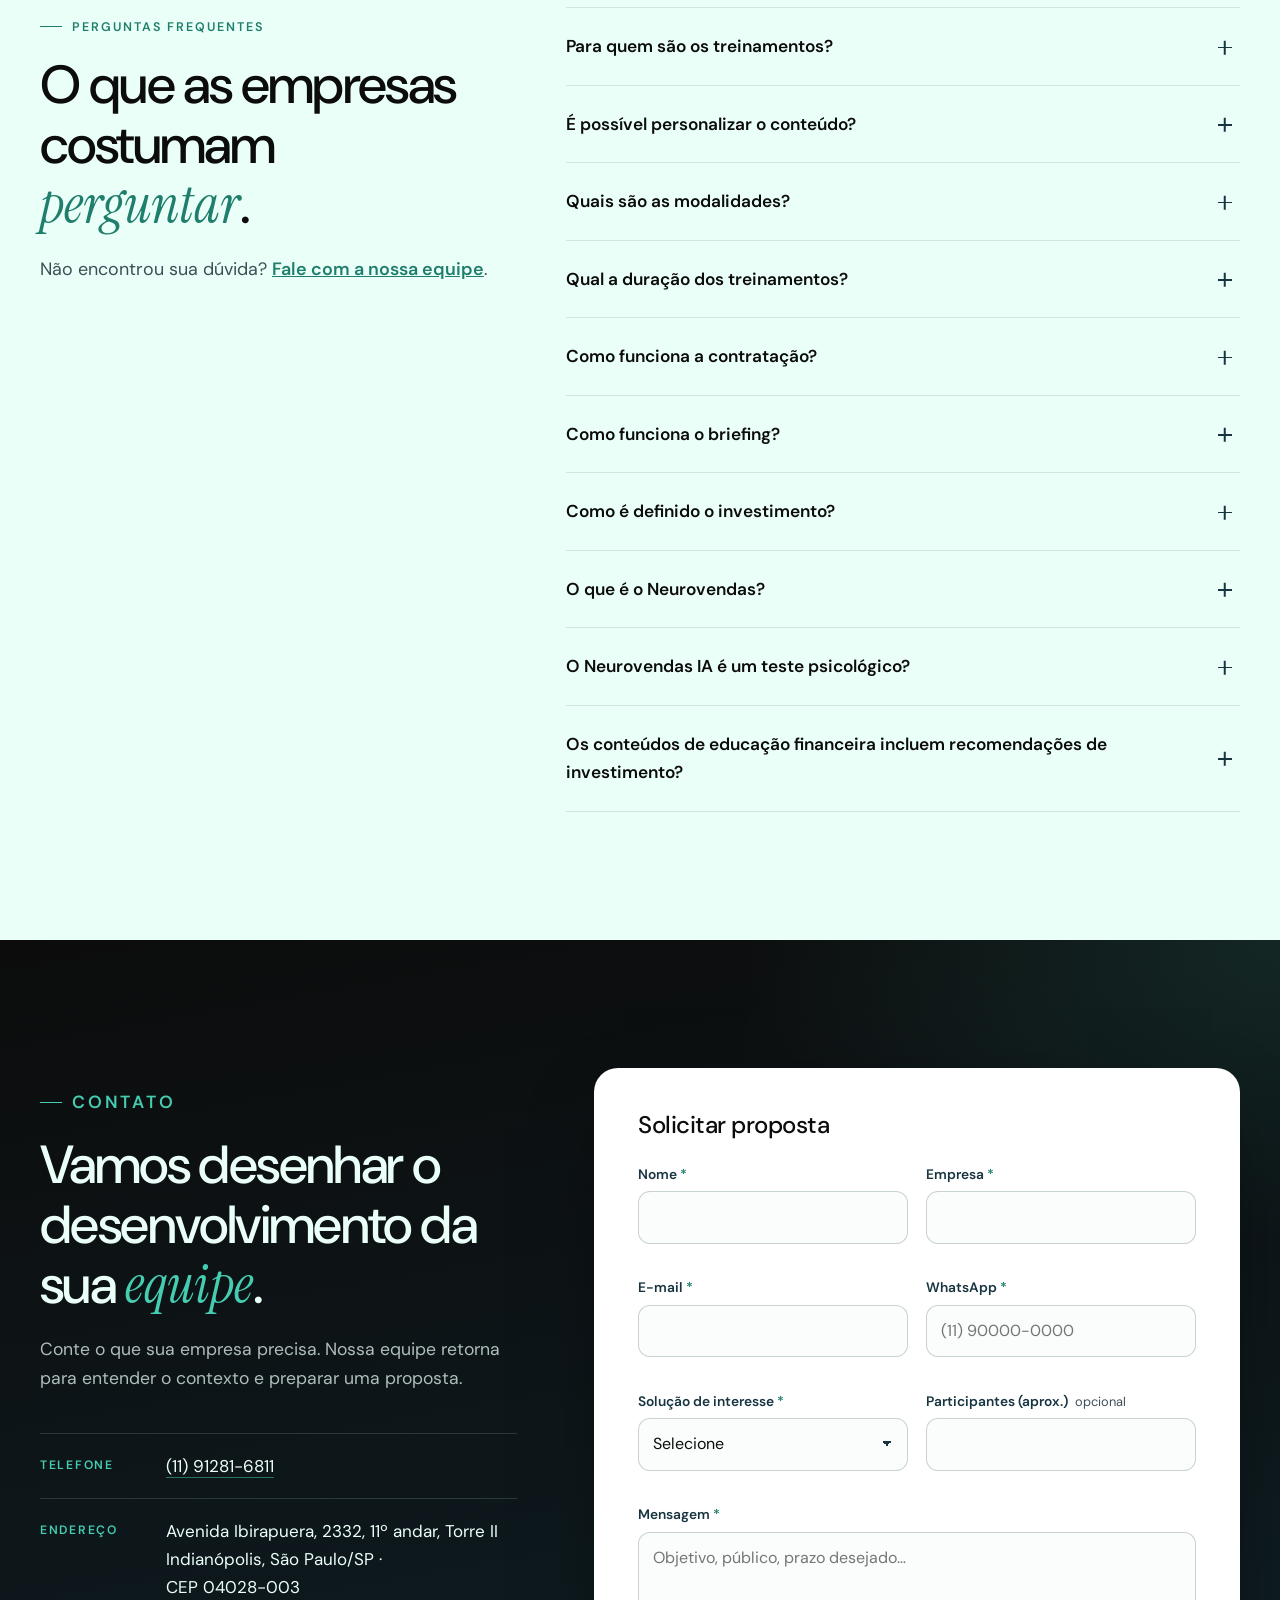
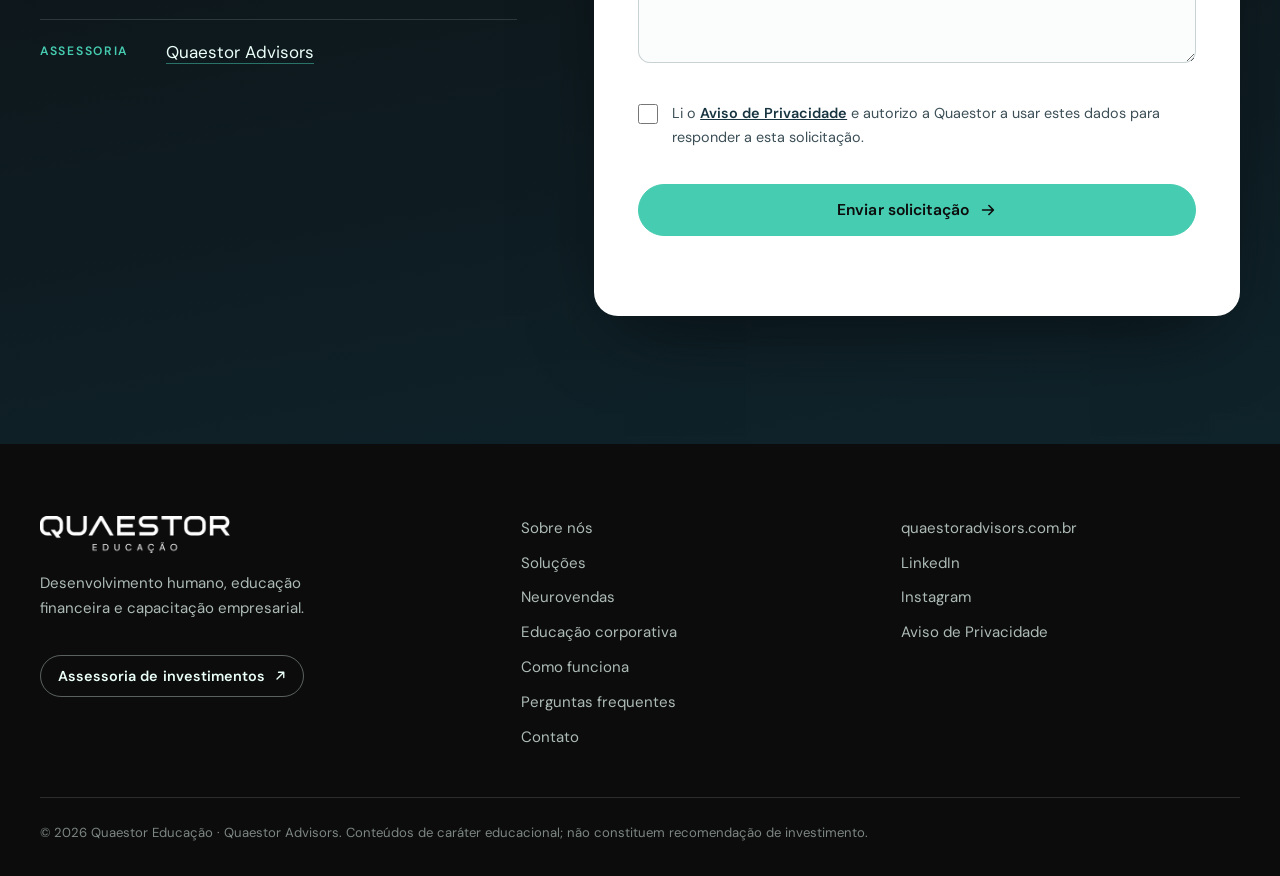
==== commit e6425244: "Equipe: Evandro primeiro, depois os sócios e Pedro; LinkedIn do Pedro Co-Authored-By: Claude Opus 5." ====
--- a/index.html
+++ b/index.html
@@ -49,7 +49,7 @@
         {"@type": "Person", "name": "Evandro Matias", "jobTitle": "Fundador e CEO", "sameAs": "https://www.linkedin.com/in/evandro-matias/"},
         {"@type": "Person", "name": "Vitor Pereira", "jobTitle": "Sócio", "sameAs": "https://www.linkedin.com/in/vitor-marques-pereira-cfp%C2%AE-b35228a2/"},
         {"@type": "Person", "name": "Lucas Neves", "jobTitle": "Sócio", "sameAs": "https://www.linkedin.com/in/lucas-neves-38437585/"},
-        {"@type": "Person", "name": "Pedro", "jobTitle": "Consultoria e Treinamentos"}
+        {"@type": "Person", "name": "Pedro", "jobTitle": "Consultoria e Treinamentos", "sameAs": "https://www.linkedin.com/in/pedro-silva-primeiropedrosilva/"}
       ],
       "hasOfferCatalog": {
         "@type": "OfferCatalog",
@@ -194,13 +194,6 @@
         <h2>Quem conduz a <em>Quaestor Educação</em>.</h2>
       </div>
       <ul class="pessoas">
-        <li class="pessoa revela">
-          <div class="pessoa__foto" data-foto="pedro"><img src="/assets/img/equipe/pedro.webp" width="640" height="640" alt="Pedro" loading="lazy" decoding="async"></div>
-          <div class="pessoa__info">
-            <h3>Pedro</h3>
-            <p>Consultoria e Treinamentos</p>
-          </div>
-        </li>
         <li class="pessoa revela">
           <div class="pessoa__foto" data-foto="evandro-matias"><img src="/assets/img/equipe/evandro-matias.webp" width="640" height="640" alt="Evandro Matias" loading="lazy" decoding="async"></div>
           <div class="pessoa__info">
@@ -223,6 +216,14 @@
             <h3>Lucas Neves</h3>
             <p>Sócio</p>
             <a class="in" href="https://www.linkedin.com/in/lucas-neves-38437585/" target="_blank" rel="noopener"><svg viewBox="0 0 24 24" aria-hidden="true"><path d="M4.98 3.5a2.5 2.5 0 1 1 0 5 2.5 2.5 0 0 1 0-5ZM3 9.75h4v11H3zM9.5 9.75h3.8v1.6h.06c.53-1 1.83-2.05 3.77-2.05 4.03 0 4.77 2.6 4.77 6v5.45h-4v-4.83c0-1.15-.02-2.63-1.6-2.63-1.61 0-1.86 1.25-1.86 2.55v4.91h-4z"/></svg>LinkedIn<span class="sr"> de Lucas Neves</span></a>
+          </div>
+        </li>
+        <li class="pessoa revela">
+          <div class="pessoa__foto" data-foto="pedro"><img src="/assets/img/equipe/pedro.webp" width="640" height="640" alt="Pedro" loading="lazy" decoding="async"></div>
+          <div class="pessoa__info">
+            <h3>Pedro</h3>
+            <p>Consultoria e Treinamentos</p>
+            <a class="in" href="https://www.linkedin.com/in/pedro-silva-primeiropedrosilva/" target="_blank" rel="noopener"><svg viewBox="0 0 24 24" aria-hidden="true"><path d="M4.98 3.5a2.5 2.5 0 1 1 0 5 2.5 2.5 0 0 1 0-5ZM3 9.75h4v11H3zM9.5 9.75h3.8v1.6h.06c.53-1 1.83-2.05 3.77-2.05 4.03 0 4.77 2.6 4.77 6v5.45h-4v-4.83c0-1.15-.02-2.63-1.6-2.63-1.61 0-1.86 1.25-1.86 2.55v4.91h-4z"/></svg>LinkedIn<span class="sr"> de Pedro</span></a>
           </div>
         </li>
       </ul>
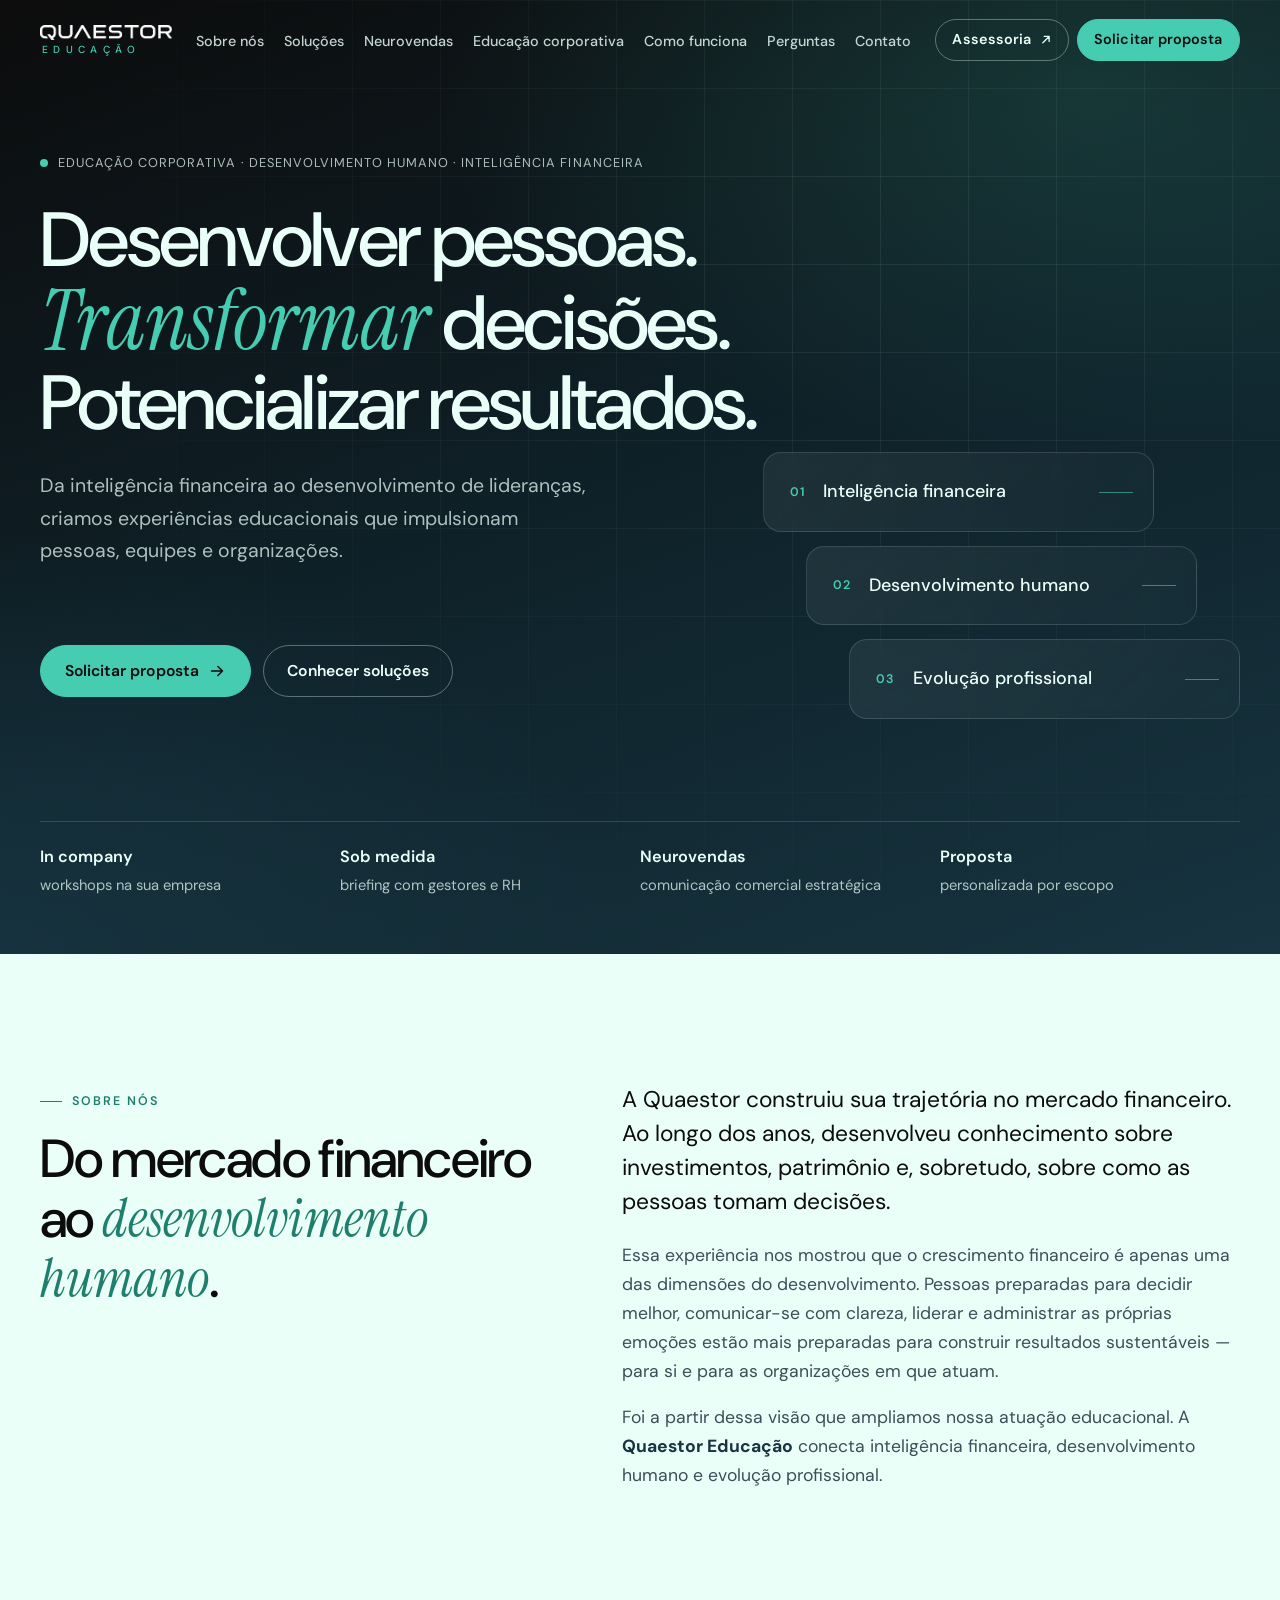
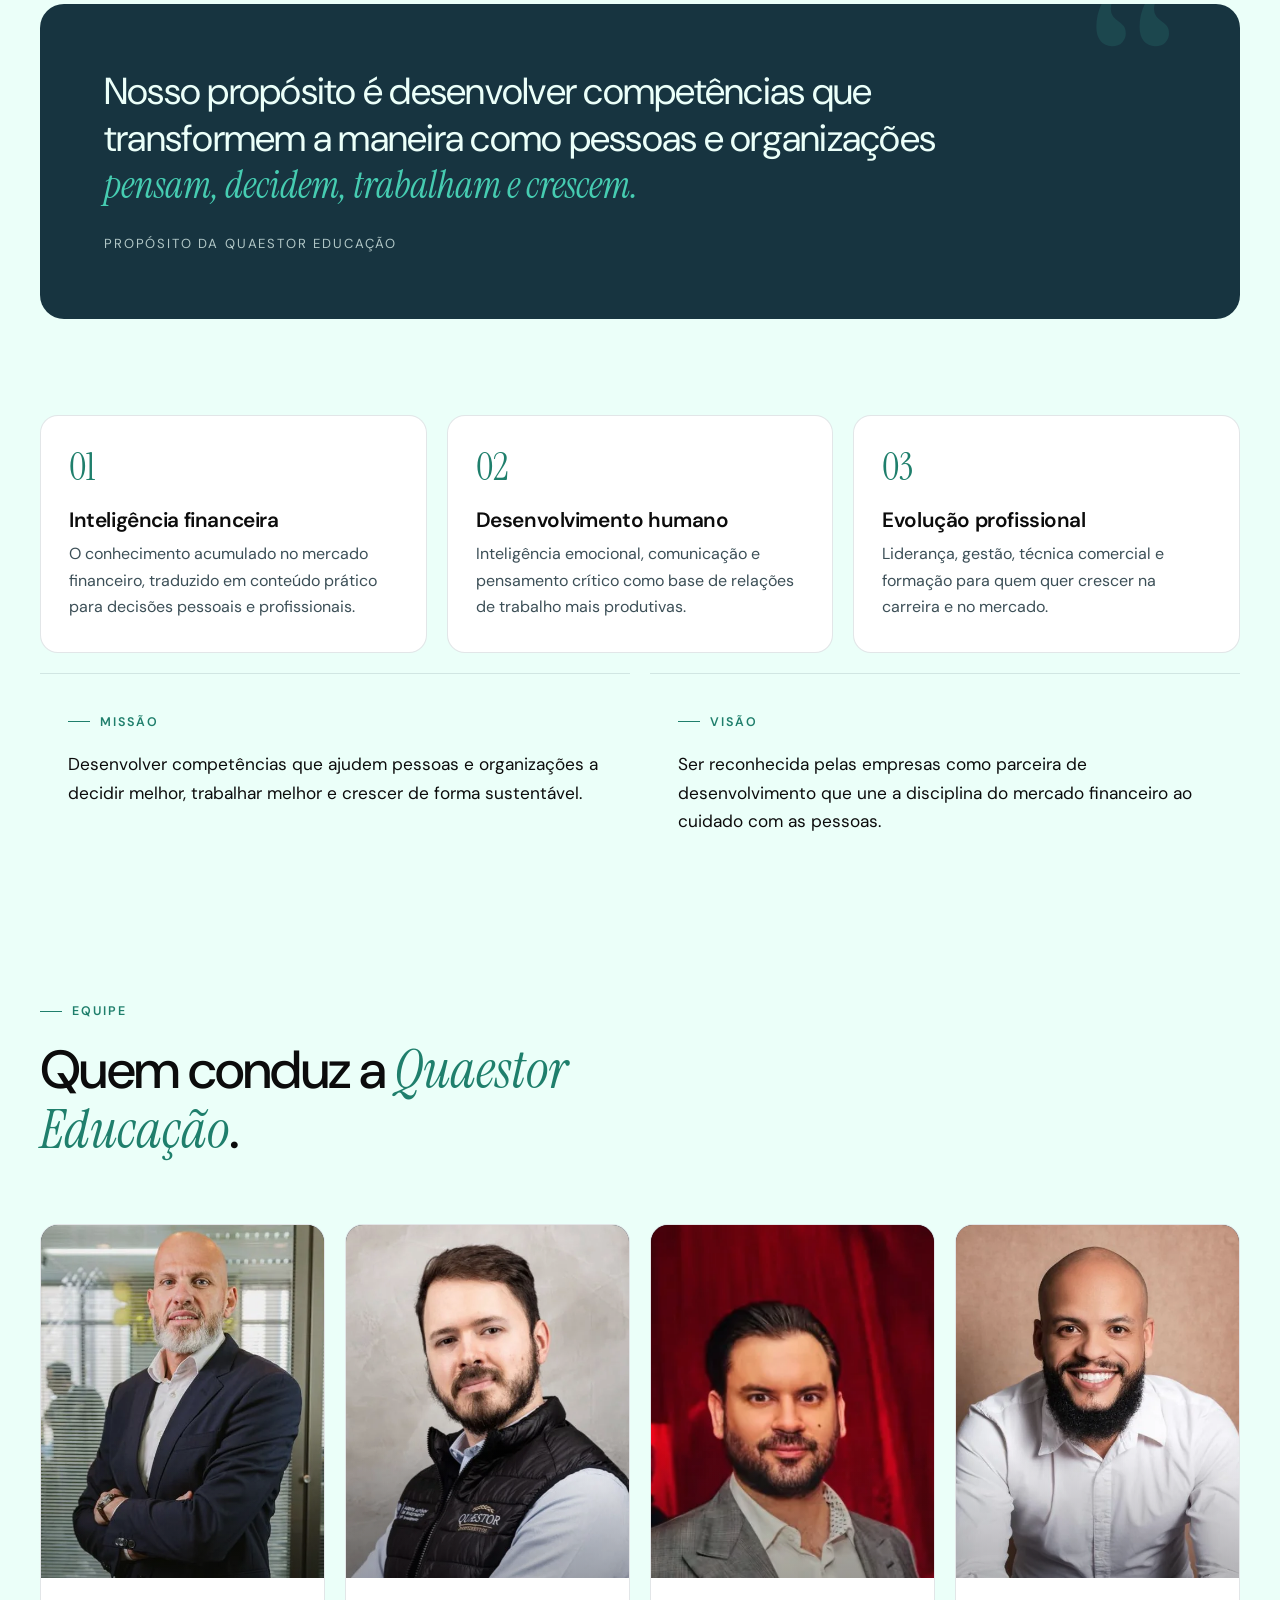
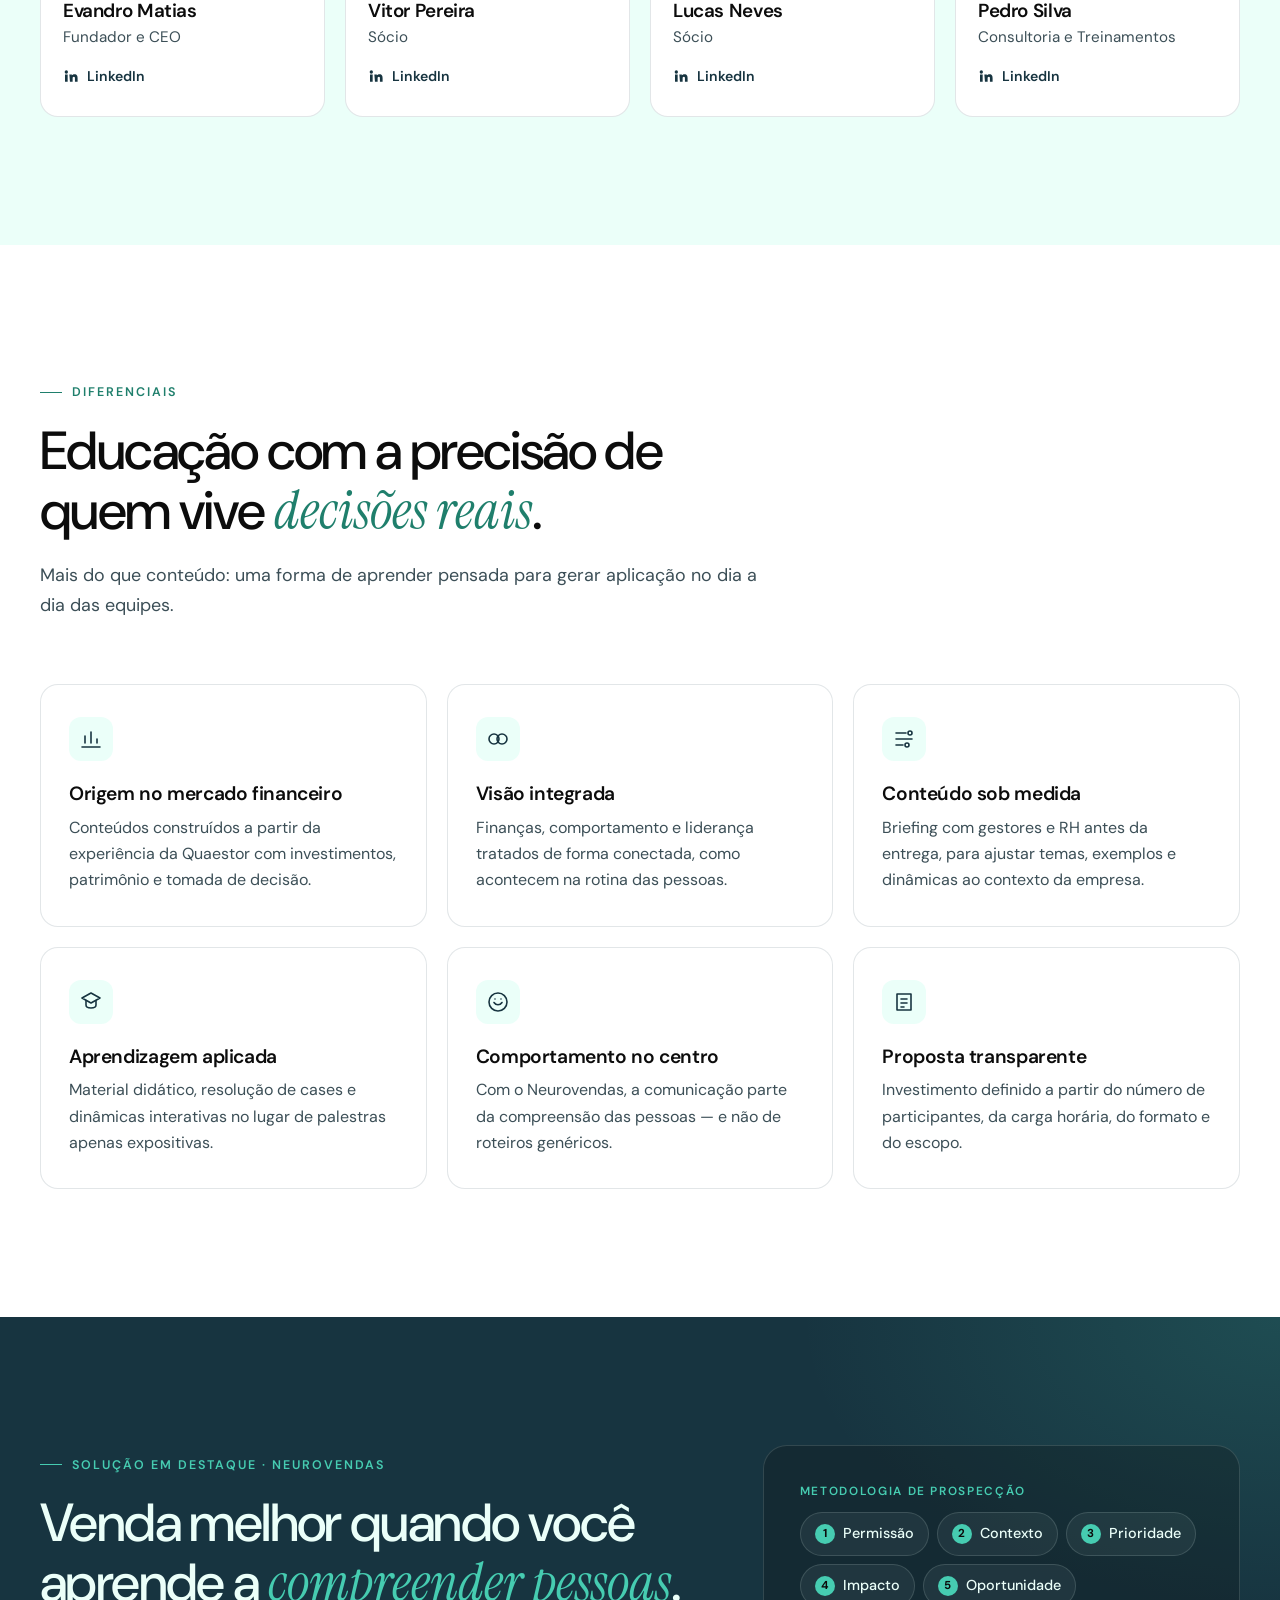
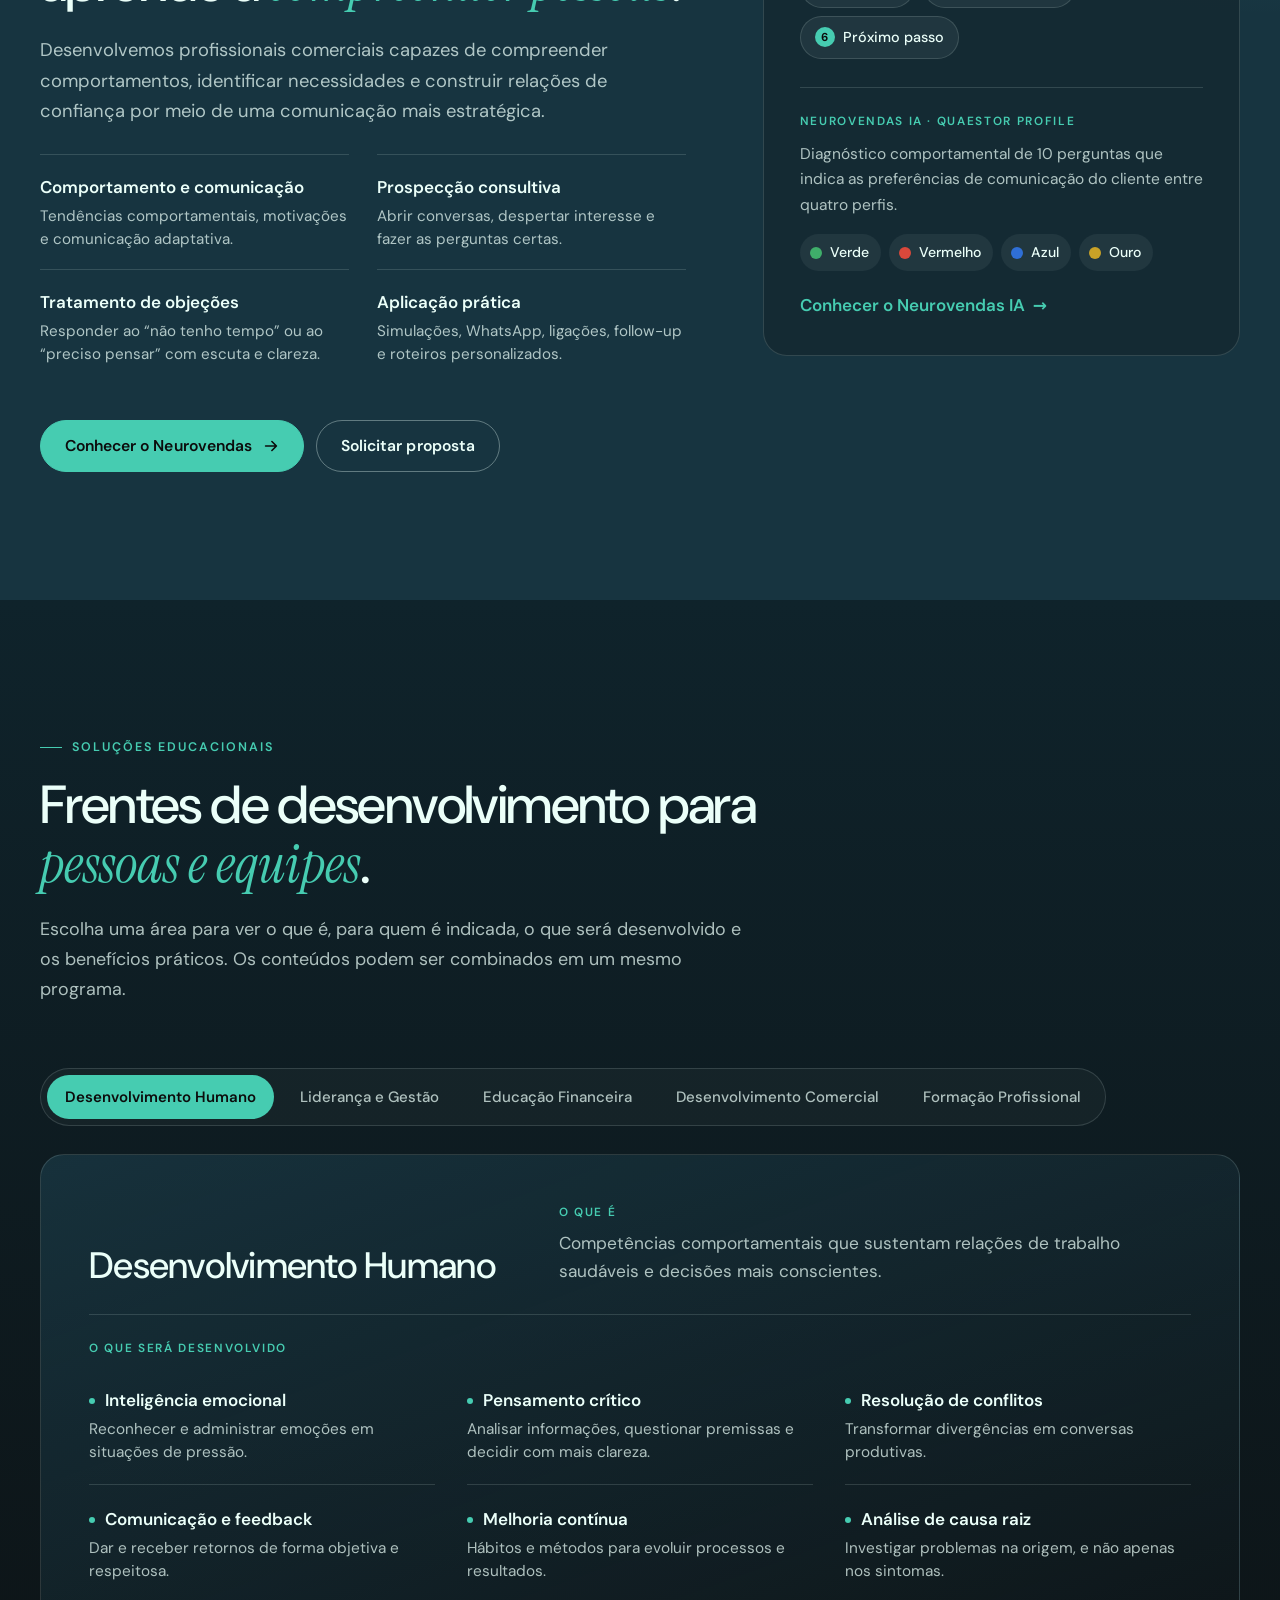
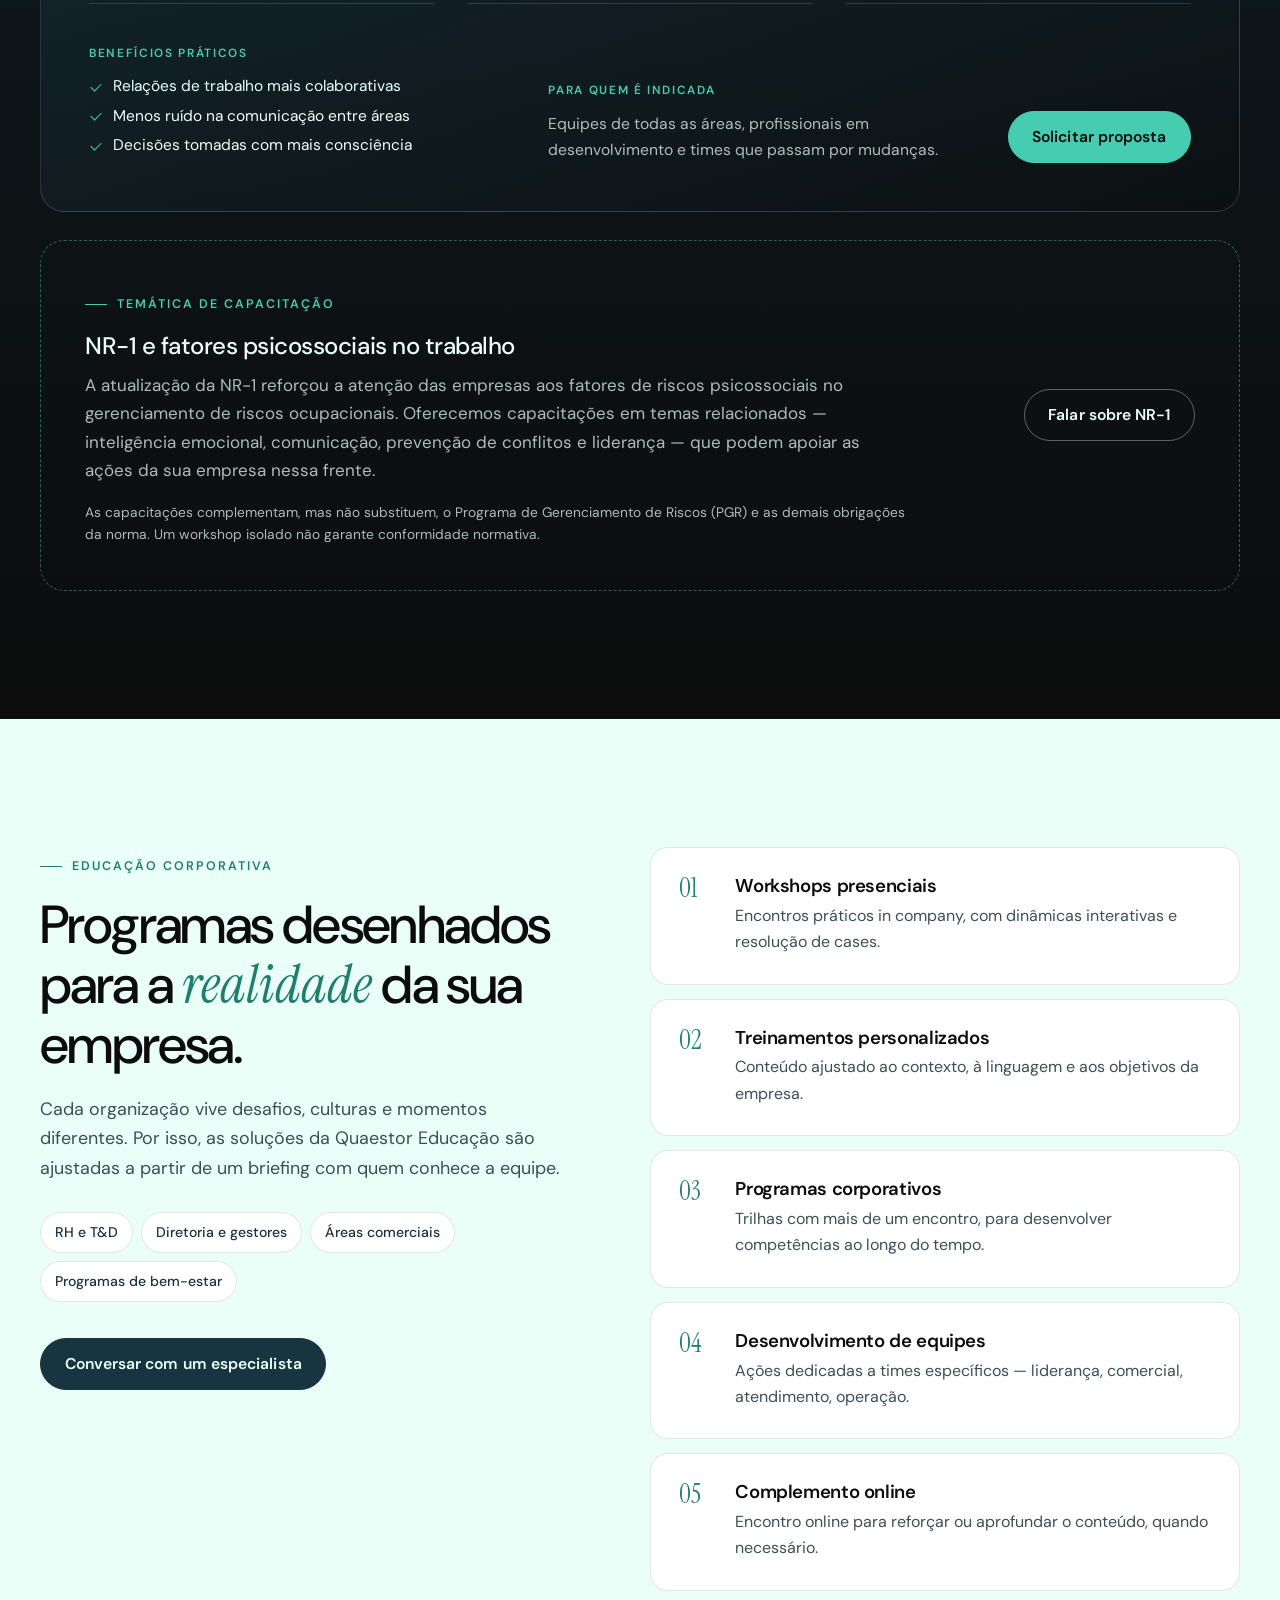
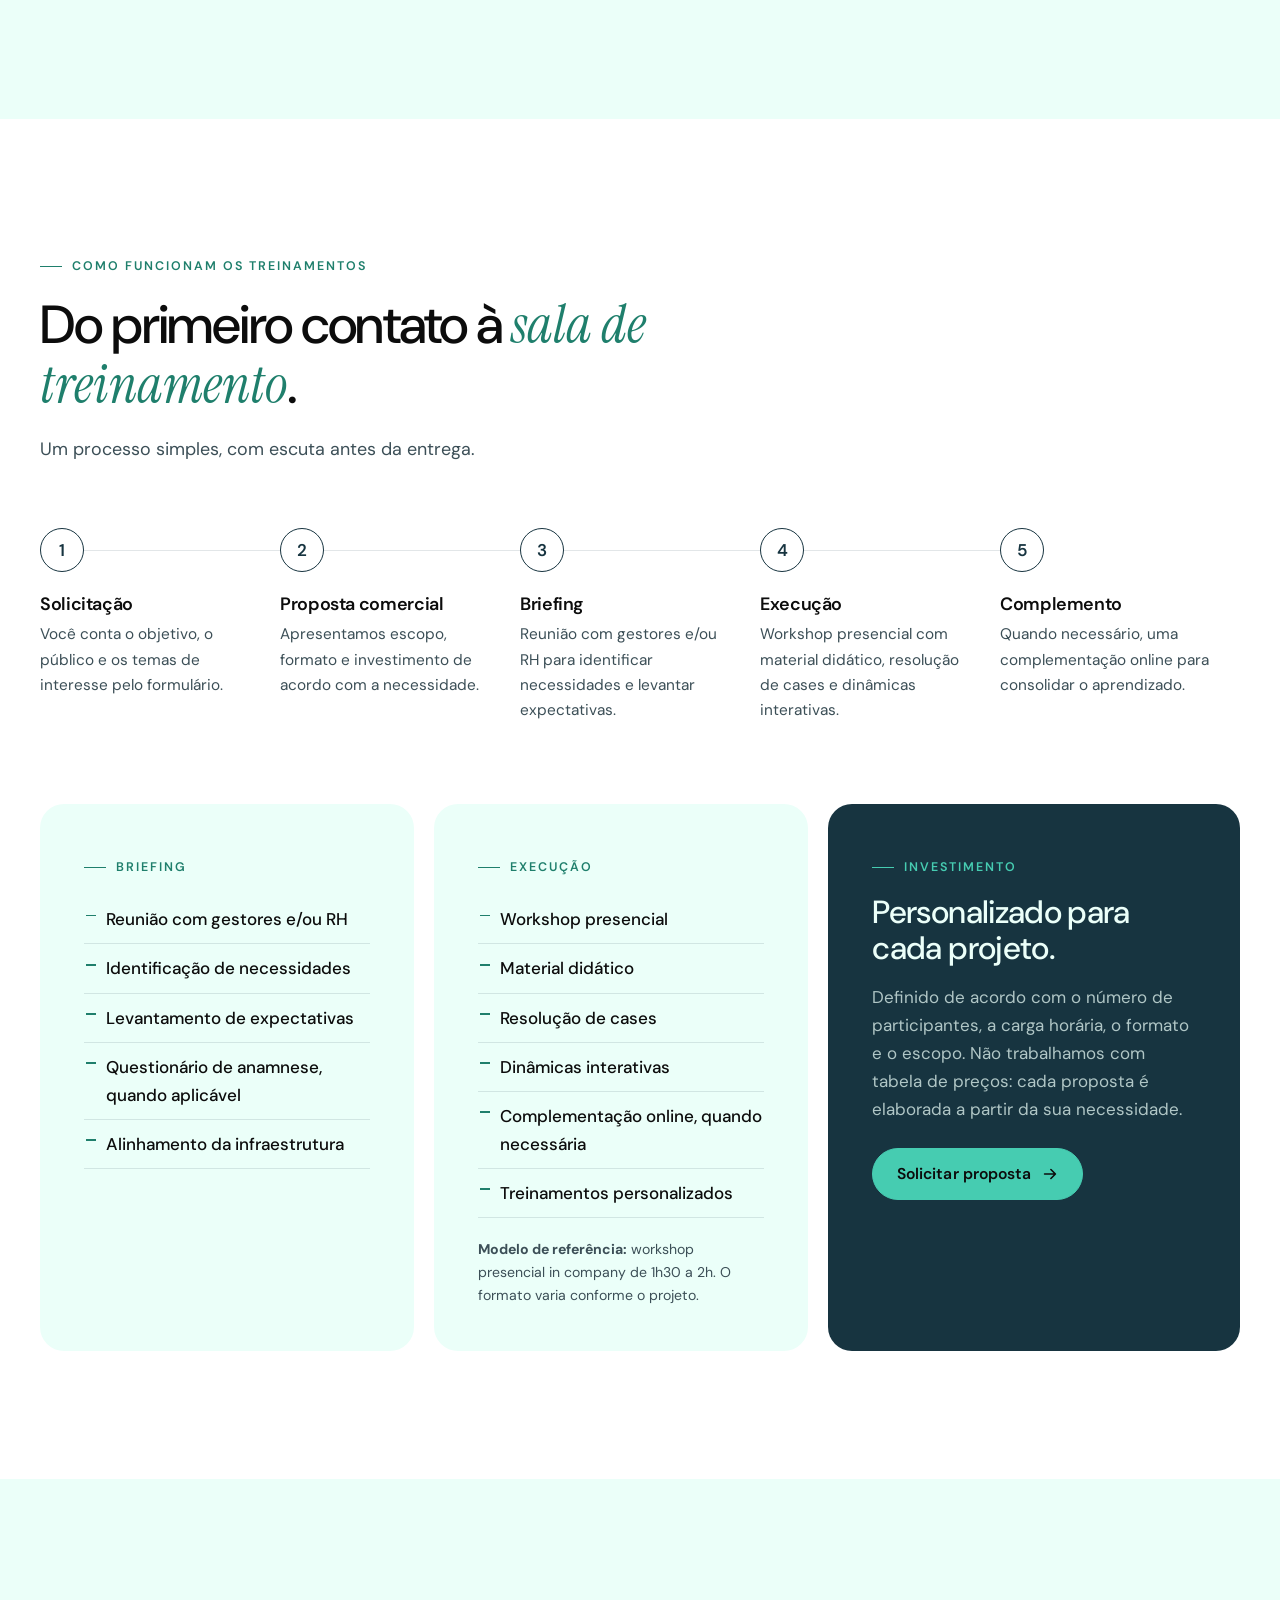
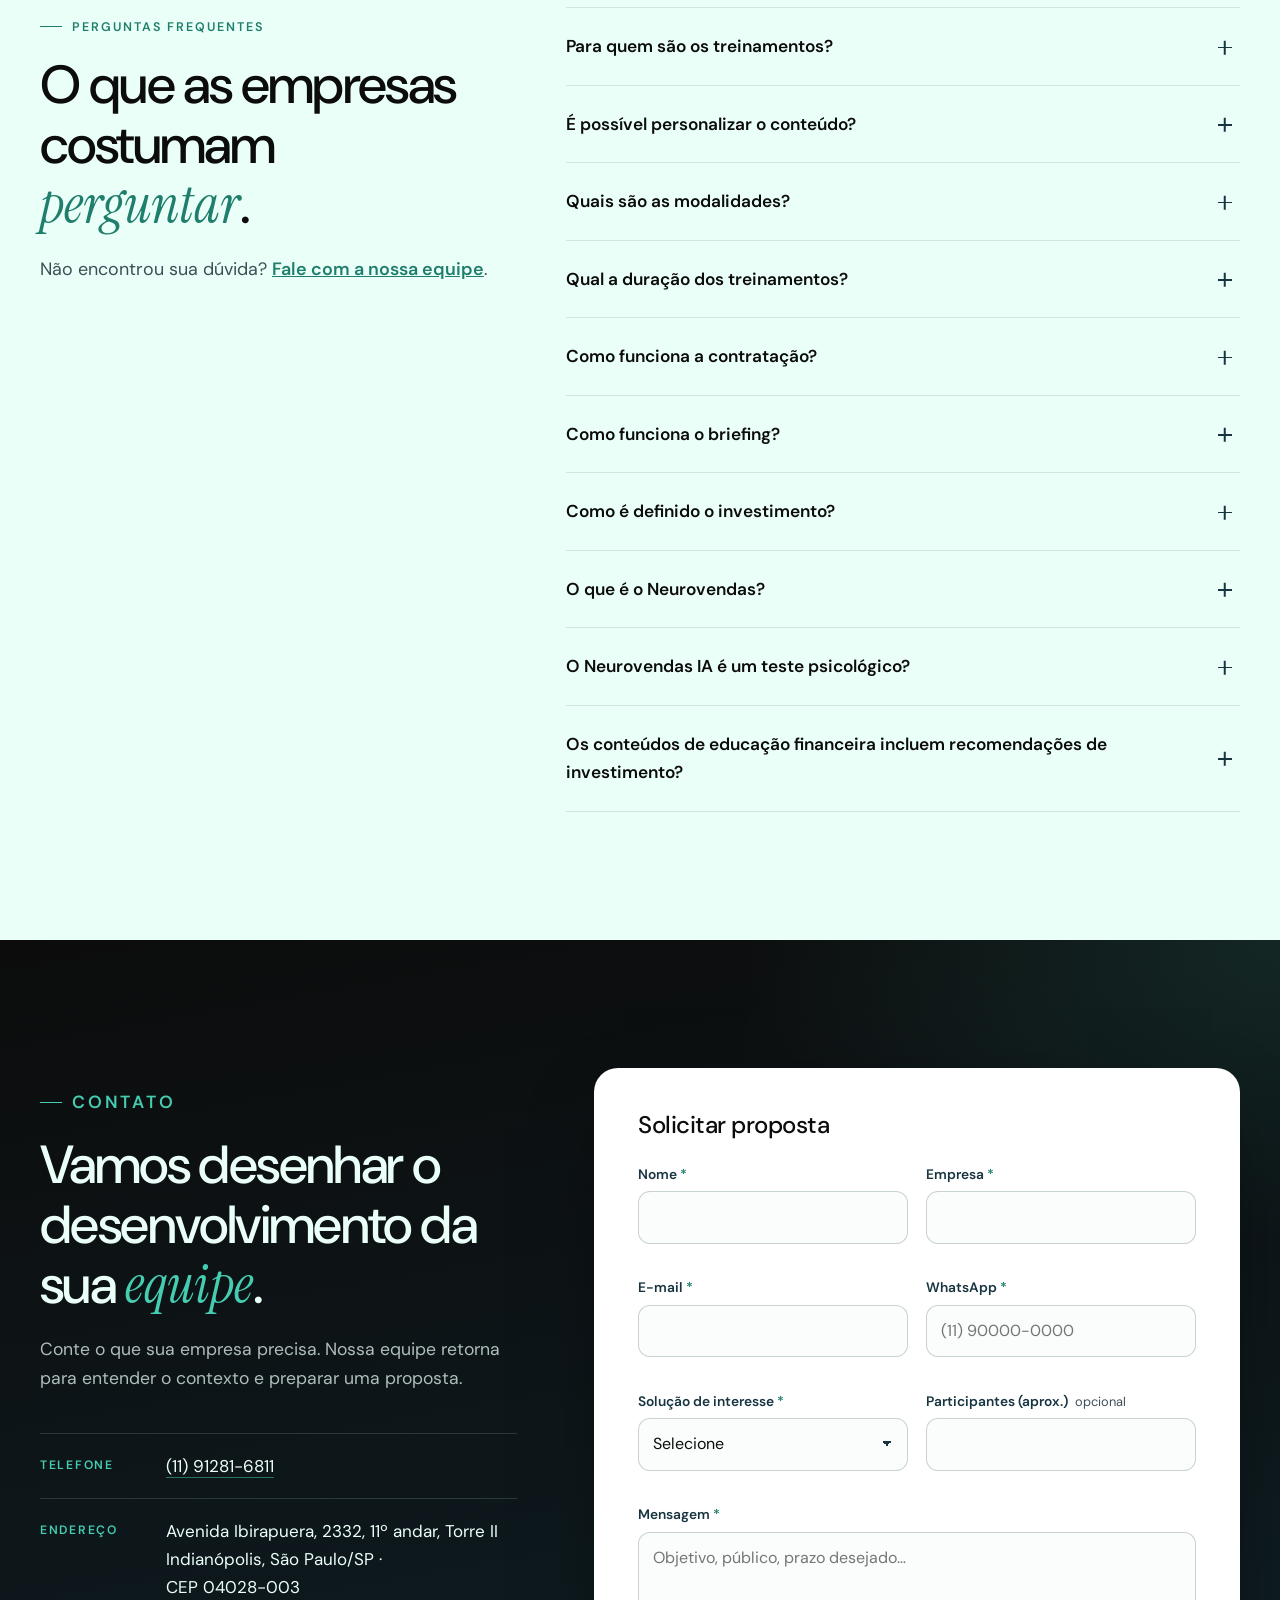
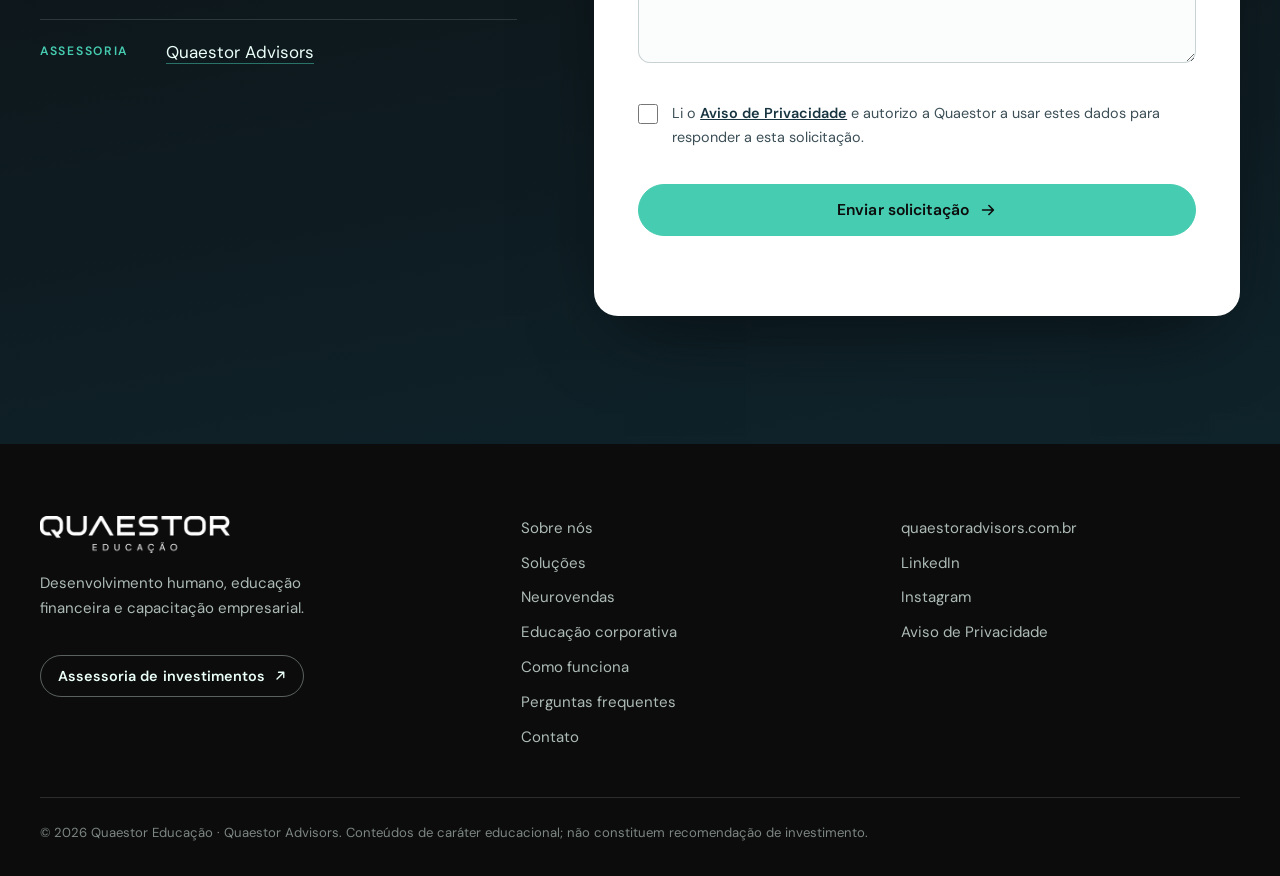
==== commit ccdcf243: "Equipe: Pedro Silva (nome completo) Co-Authored-By: Claude Opus 5.5 <noreply@anthropic.com>" ====
--- a/index.html
+++ b/index.html
@@ -49,7 +49,7 @@
         {"@type": "Person", "name": "Evandro Matias", "jobTitle": "Fundador e CEO", "sameAs": "https://www.linkedin.com/in/evandro-matias/"},
         {"@type": "Person", "name": "Vitor Pereira", "jobTitle": "Sócio", "sameAs": "https://www.linkedin.com/in/vitor-marques-pereira-cfp%C2%AE-b35228a2/"},
         {"@type": "Person", "name": "Lucas Neves", "jobTitle": "Sócio", "sameAs": "https://www.linkedin.com/in/lucas-neves-38437585/"},
-        {"@type": "Person", "name": "Pedro", "jobTitle": "Consultoria e Treinamentos", "sameAs": "https://www.linkedin.com/in/pedro-silva-primeiropedrosilva/"}
+        {"@type": "Person", "name": "Pedro Silva", "jobTitle": "Consultoria e Treinamentos", "sameAs": "https://www.linkedin.com/in/pedro-silva-primeiropedrosilva/"}
       ],
       "hasOfferCatalog": {
         "@type": "OfferCatalog",
@@ -219,11 +219,11 @@
           </div>
         </li>
         <li class="pessoa revela">
-          <div class="pessoa__foto" data-foto="pedro"><img src="/assets/img/equipe/pedro.webp" width="640" height="640" alt="Pedro" loading="lazy" decoding="async"></div>
+          <div class="pessoa__foto" data-foto="pedro"><img src="/assets/img/equipe/pedro.webp" width="640" height="640" alt="Pedro Silva" loading="lazy" decoding="async"></div>
           <div class="pessoa__info">
-            <h3>Pedro</h3>
+            <h3>Pedro Silva</h3>
             <p>Consultoria e Treinamentos</p>
-            <a class="in" href="https://www.linkedin.com/in/pedro-silva-primeiropedrosilva/" target="_blank" rel="noopener"><svg viewBox="0 0 24 24" aria-hidden="true"><path d="M4.98 3.5a2.5 2.5 0 1 1 0 5 2.5 2.5 0 0 1 0-5ZM3 9.75h4v11H3zM9.5 9.75h3.8v1.6h.06c.53-1 1.83-2.05 3.77-2.05 4.03 0 4.77 2.6 4.77 6v5.45h-4v-4.83c0-1.15-.02-2.63-1.6-2.63-1.61 0-1.86 1.25-1.86 2.55v4.91h-4z"/></svg>LinkedIn<span class="sr"> de Pedro</span></a>
+            <a class="in" href="https://www.linkedin.com/in/pedro-silva-primeiropedrosilva/" target="_blank" rel="noopener"><svg viewBox="0 0 24 24" aria-hidden="true"><path d="M4.98 3.5a2.5 2.5 0 1 1 0 5 2.5 2.5 0 0 1 0-5ZM3 9.75h4v11H3zM9.5 9.75h3.8v1.6h.06c.53-1 1.83-2.05 3.77-2.05 4.03 0 4.77 2.6 4.77 6v5.45h-4v-4.83c0-1.15-.02-2.63-1.6-2.63-1.61 0-1.86 1.25-1.86 2.55v4.91h-4z"/></svg>LinkedIn<span class="sr"> de Pedro Silva</span></a>
           </div>
         </li>
       </ul>
